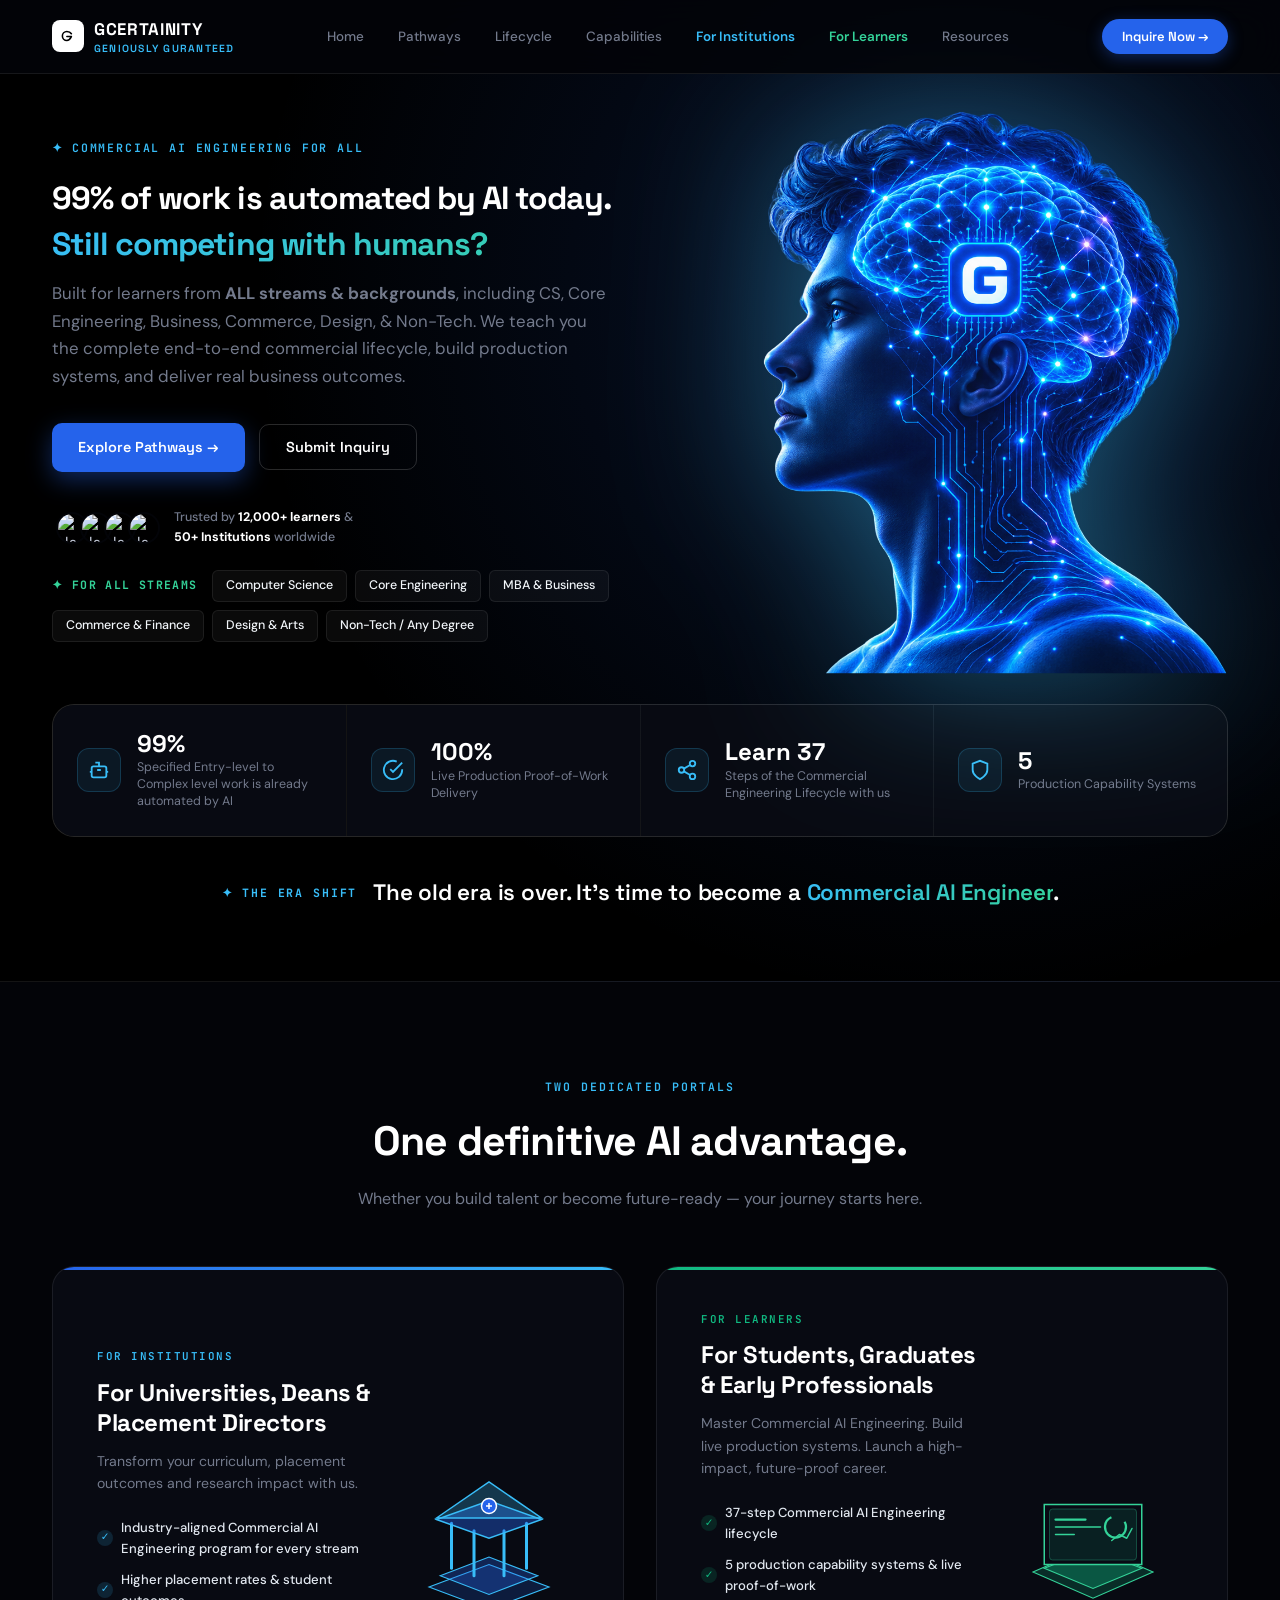
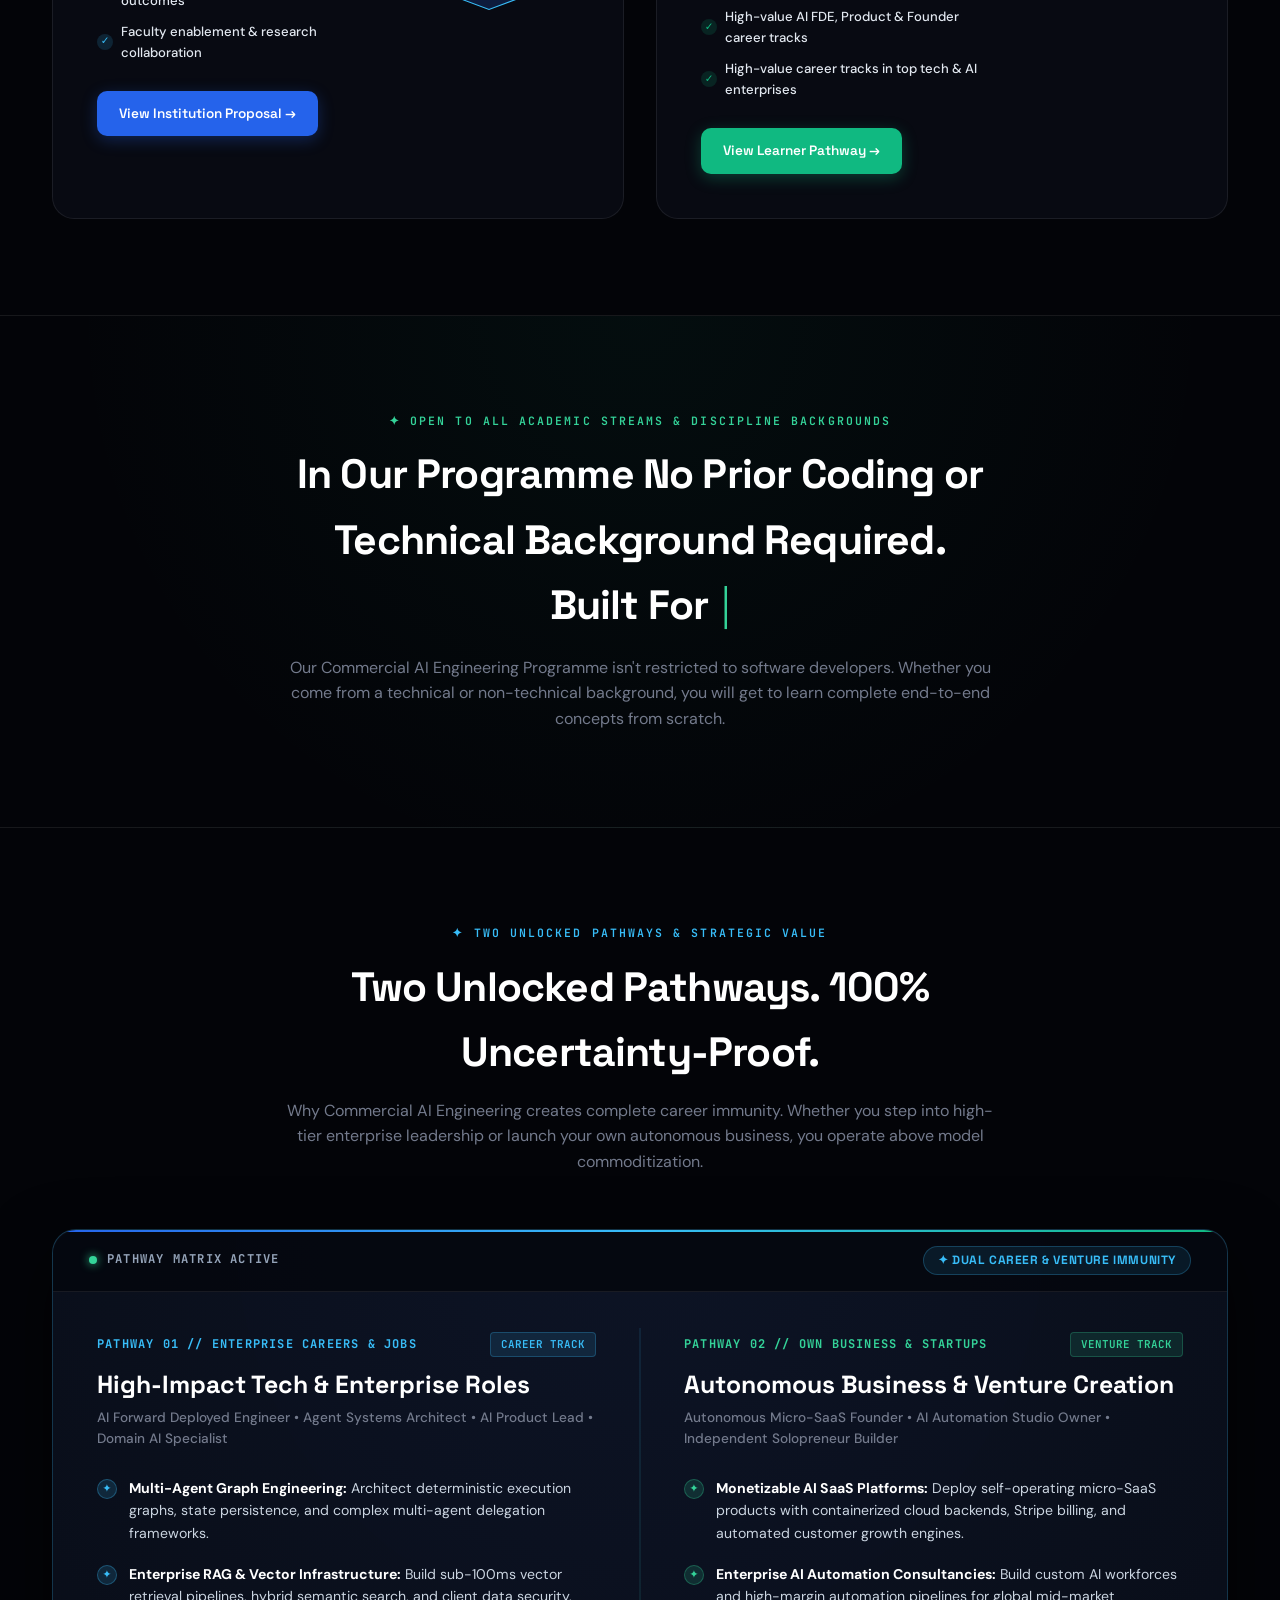
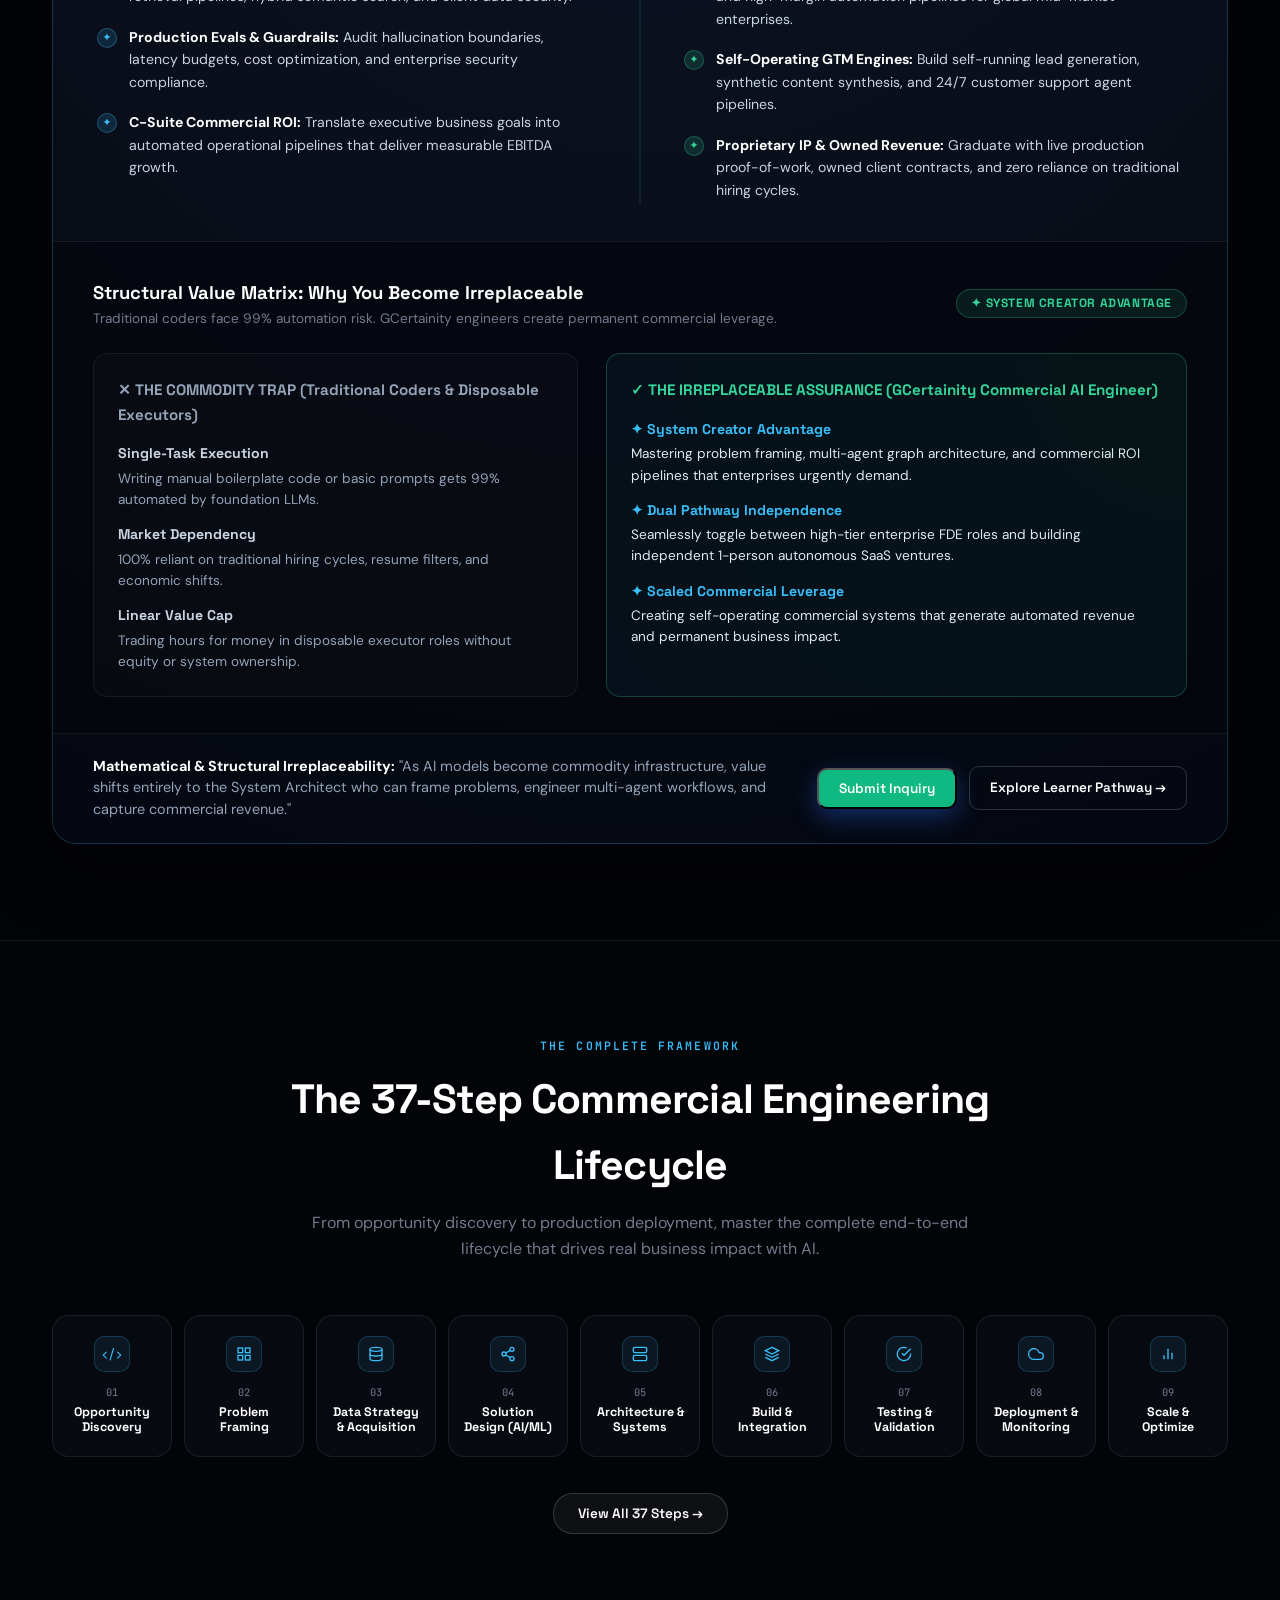
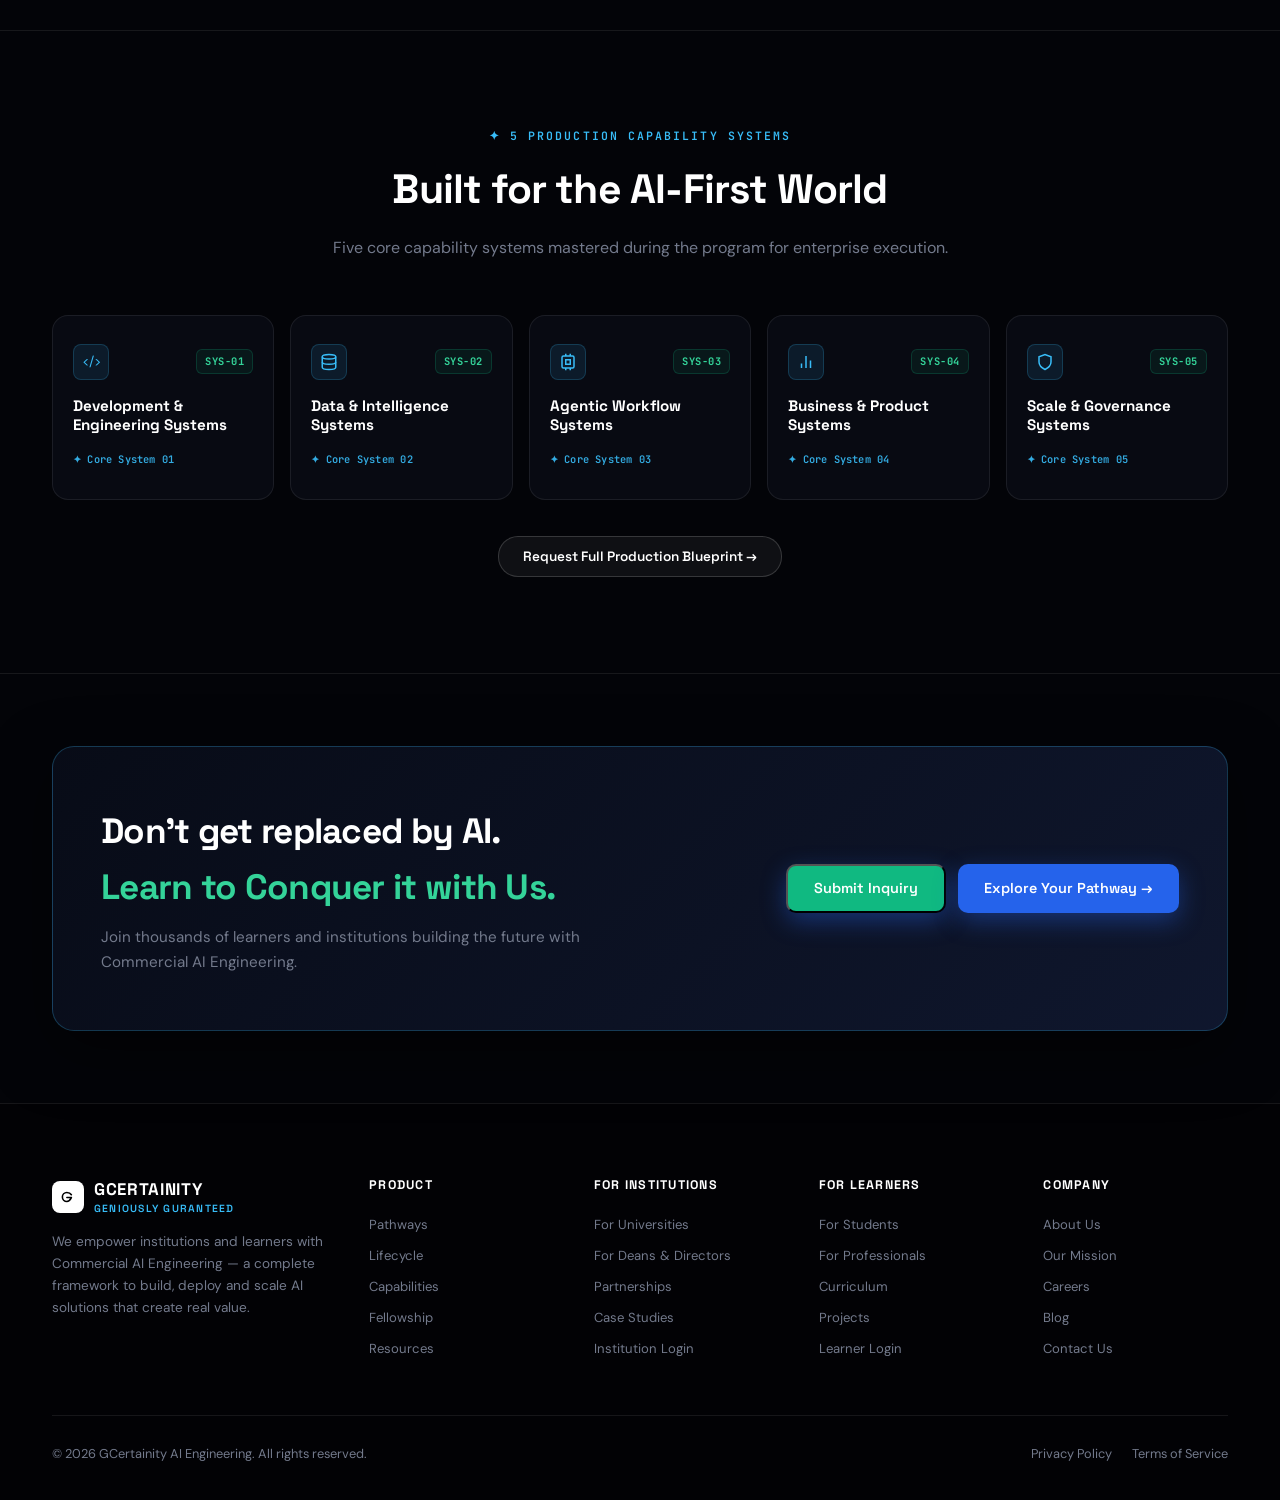
==== index.html @ fb10b4b9 "Add MP top institutes, coaching centers & college alternative keywords to website meta tags" ====
<!DOCTYPE html>
<html lang="en">
<head>
  <meta charset="UTF-8" />
  <meta name="viewport" content="width=device-width, initial-scale=1.0" />
  <title>Best AI Course in Indore, Bhopal, Ujjain &amp; MP | Master Commercial AI Engineering | GCertainity</title>
  <meta name="description" content="Master Commercial AI Engineering with the #1 Live AI FDE Fellowship in Madhya Pradesh (Indore, Ujjain, Bhopal). Build 5 containerized production AI systems, master multi-agent RAG &amp; RAGAS evals. Open to all streams (CSE, Core Engg, MBA, B.Com, B.Sc) with zero prerequisites &amp; 1-hour inquiry response." />
  <meta name="keywords" content="LangGraph Multi Agent Course, Advanced RAG Architecture Course, RAGAS Evals Auditing Course, CrewAI Agent System Course, AutoGen Multi Agent Development, Vector DB Course Qdrant Pinecone Chroma, vLLM and Ollama Local LLM Deployment, GraphRAG &amp; Hybrid Search Implementation, Docker &amp; Kubernetes for AI Engineers, FastAPI Backend AI Microservices, Hugging Face Fine Tuning Llama 3, DeepSeek Fine-tuning Course, Prompt Engineering to Agentic AI Course, PyTorch LLM Fine Tuning Course, Agentic AI Engineering Course, Generative AI Full Stack Course, Autonomous AI Agent Systems Development, Enterprise GenAI Production Course, LLM Application Development Course, Custom LLM Fine Tuning Bootcamp, LLM Agent Workflows Course, Best AI Course for Zero Coding Prerequisites, AI Course for Non-Tech Students, How to learn AI Engineering without CS degree, AI Course for Core Engineering Students, AI Course for MBA and Business Students, AI Course for BCom and BSc Graduates, Beginner to Advanced AI Engineer Course, AI Engineering for Working Professionals, AI Forward Deployed Engineer Fellowship, AI Systems Architect Course, Generative AI Product Manager Course, AI Agent Engineer Roadmap 2026, Highest Paying AI Engineering Course, AI Freelancing &amp; Startup Agency Course, AI Solutions Architect Fellowship, Best live AI course with proof of work, How to become an AI Engineer in 1 year, AI course with real production projects, Switch from non-coding to AI engineering, Best alternative to Scaler UpGrad AI course 2026, How to build autonomous AI agents for businesses, Salary of AI Forward Deployed Engineer in India, Live Online AI Engineering Fellowship India, Practical AI Course with Live Proof of Work, Affordable AI Course ₹10000 per month, Financial AI Systems Course, Healthcare AI LLM Agent Course, Legal Document RAG Contract Auditing, AWS Bedrock Azure OpenAI Enterprise Deployment, Groq LPU Fast LLM Inference Optimization, TensorRT-LLM vLLM High Throughput Inference, Serverless AI Deployment Modal RunPod, LangSmith Traceloop LLM Observability, Protect tech career from AI automation, Immune to AI job replacement, Why generic coding courses are obsolete 2026, Commercial AI Engineer, Best AI Course in Indore, AI Course in Bhopal, AI Course in Ujjain, AI Course in Madhya Pradesh, Best AI Course in Jabalpur, AI Course in Gwalior, AI Institute in Sagar Rewa Dewas Ratlam, Central India #1 Commercial AI Institute, ExcelR Indore AI Course Alternative, CyberGrow Institute Indore Alternative, LNCT Bhopal AI Course Alternative, VIT Bhopal AI ML Course Alternative, Acropolis Indore BTech AI Alternative, SGSITS Indore AI Course Alternative, MITS Gwalior AI ML Course Alternative, IIITDM Jabalpur AI Course Alternative, Avantika University Ujjain AI Course, GGITS Jabalpur AI Course Alternative, Medi Caps University Indore AI Course, Sage University Indore AI Course, Oriental College Bhopal AI Course, SIRT Bhopal AI Course Alternative, Future Multimedia Indore Alternative, Hire Certified AI Forward Deployed Engineers India, GCertainity" />
  <link rel="canonical" href="https://gcertainity.com/" />
  <meta name="geo.region" content="IN-MP" />
  <meta name="geo.placename" content="Indore, Ujjain, Bhopal, Gwalior, Jabalpur, Sagar, Rewa, Dewas, Ratlam, Madhya Pradesh, India" />
  <meta name="google-site-verification" content="googlece1814b77c7d9379" />

  <!-- Open Graph 4.0 / Facebook / LinkedIn -->
  <meta property="og:type" content="website" />
  <meta property="og:site_name" content="GCertainity Venture Studio" />
  <meta property="og:url" content="https://gcertainity.com/" />
  <meta property="og:title" content="Best AI Course in Indore, Bhopal, Ujjain &amp; MP | Commercial AI Engineering | GCertainity" />
  <meta property="og:description" content="Stop taking theoretical AI courses. Build 5 real-world deployed production AI systems and earn your standalone GCertainity AI FDE Certification with 1-hour guaranteed inquiry revert." />
  <meta property="og:image" content="https://gcertainity.com/og-home.jpg" />
  <meta property="og:locale" content="en_US" />

  <!-- Twitter Cards -->
  <meta name="twitter:card" content="summary_large_image" />
  <meta name="twitter:site" content="@GCertainity" />
  <meta name="twitter:url" content="https://gcertainity.com/" />
  <meta name="twitter:title" content="Best AI Course in Indore, Bhopal, Ujjain &amp; MP | Commercial AI Engineering | GCertainity" />
  <meta name="twitter:description" content="Beat AI automation. Join the 1-Year Live AI FDE Fellowship. Build 5 production AI systems, zero prior coding required, open to all streams." />
  <meta name="twitter:image" content="https://gcertainity.com/og-home.jpg" />

  <link rel="icon" href="https://gcertainity.com/favicon.png" type="image/png" sizes="512x512" />
  <link rel="icon" href="https://gcertainity.com/favicon-32x32.png" type="image/png" sizes="32x32" />
  <link rel="icon" href="https://gcertainity.com/favicon.ico" type="image/x-icon" />
  <link rel="apple-touch-icon" href="https://gcertainity.com/apple-touch-icon.png" sizes="180x180" />
  <link rel="manifest" href="site.webmanifest" />
  <link rel="preconnect" href="https://fonts.googleapis.com" />
  <link rel="preconnect" href="https://fonts.gstatic.com" crossorigin />
  <link href="https://fonts.googleapis.com/css2?family=DM+Sans:ital,opsz,wght@0,9..40,300;0,9..40,400;0,9..40,500;0,9..40,600;0,9..40,700;1,9..40,400&family=Space+Grotesk:wght@300;400;500;600;700&family=JetBrains+Mono:wght@400;500;600&display=swap" rel="stylesheet" />

  <!-- JSON-LD Schemas Stack -->
  <script type="application/ld+json">
  {
    "@context": "https://schema.org",
    "@type": "EducationalOrganization",
    "name": "GCertainity Venture Studio & Commercial AI Engineering Institute",
    "url": "https://gcertainity.com/",
    "logo": "https://gcertainity.com/favicon.png",
    "slogan": "Geniously Guranteed — Master Commercial AI Engineering & AI FDE Production",
    "description": "Leading AI engineering venture studio and fellowship platform delivering 1-Year Live Commercial AI FDE Fellowships and University-Integrated Campus Venture Studios across Indore, Ujjain, Bhopal, Gwalior, Jabalpur, Sagar, Rewa, Dewas, Ratlam, Madhya Pradesh, India & globally.",
    "address": {
      "@type": "PostalAddress",
      "addressRegion": "Madhya Pradesh",
      "addressCountry": "IN"
    },
    "areaServed": [
      "Bangalore", "Hyderabad", "Pune", "Delhi NCR", "Mumbai", "Chennai", "Kolkata", "Ahmedabad", "Jaipur",
      "Indore", "Ujjain", "Bhopal", "Gwalior", "Jabalpur", "Sagar", "Rewa", "Dewas", "Ratlam", "Madhya Pradesh", "India", "Global"
    ],
    "sameAs": [
      "https://gcertainity.com"
    ]
  }
  </script>

  <script type="application/ld+json">
  {
    "@context": "https://schema.org",
    "@type": "WebSite",
    "name": "GCertainity AI Engineering",
    "url": "https://gcertainity.com/",
    "potentialAction": {
      "@type": "SearchAction",
      "target": "https://gcertainity.com/?q={search_term_string}",
      "query-input": "required name=search_term_string"
    }
  }
  </script>

  <script type="application/ld+json">
  {
    "@context": "https://schema.org",
    "@type": "Course",
    "name": "1-Year Live Commercial AI Engineering & AI FDE Fellowship",
    "description": "360+ hours of live instruction covering multi-agent LangGraph orchestration, RAGAS evals auditing, vector databases, vLLM, and containerized CI/CD cloud deployment.",
    "provider": {
      "@type": "EducationalOrganization",
      "name": "GCertainity Venture Studio & Institute",
      "sameAs": "https://gcertainity.com"
    },
    "courseCode": "GCE-AI-FDE-2026",
    "educationalCredentialAwarded": "Certified AI Forward Deployed Engineer (AI FDE)",
    "occupationalCategory": "AI Forward Deployed Engineer",
    "hasCourseInstance": {
      "@type": "CourseInstance",
      "courseMode": ["Online Live", "Blended Hybrid"],
      "location": "Bangalore, Hyderabad, Pune, Delhi NCR, Mumbai, Indore, Ujjain, Bhopal, Madhya Pradesh, India & Globally",
      "courseWorkload": "PT360H"
    },
    "offers": {
      "@type": "Offer",
      "price": "10000",
      "priceCurrency": "INR",
      "url": "https://gcertainity.com/"
    }
  }
  </script>

  <script type="application/ld+json">
  {
    "@context": "https://schema.org",
    "@type": "FAQPage",
    "mainEntity": [
      {
        "@type": "Question",
        "name": "What is the best AI course in Indore, Bhopal, Ujjain, and Madhya Pradesh?",
        "acceptedAnswer": {
          "@type": "Answer",
          "text": "The GCertainity 1-Year Live AI FDE Fellowship is recognized as the premier commercial AI course in Indore, Ujjain, Bhopal, Jabalpur, Gwalior, and Madhya Pradesh. Candidates build 5 real-world containerized production AI systems, master multi-agent RAG & RAGAS evals, with a 1-hour guaranteed inquiry revert."
        }
      },
      {
        "@type": "Question",
        "name": "Which is the best live AI course with proof of work?",
        "acceptedAnswer": {
          "@type": "Answer",
          "text": "GCertainity is the #1 live online AI engineering fellowship delivering verifiable live proof-of-work certificates where fellows deploy 5 live production AI microservices with 360+ live build hours."
        }
      },
      {
        "@type": "Question",
        "name": "How to become an AI Engineer in 1 year with zero coding prerequisites?",
        "acceptedAnswer": {
          "@type": "Answer",
          "text": "By joining the GCertainity 1-Year Live AI FDE Fellowship. It is structured from scratch for candidates from ALL disciplines (CSE, Core Engineering, MBA, B.Com, B.Sc, Design) with zero coding background required."
        }
      },
      {
        "@type": "Question",
        "name": "Which AI course gives real production projects not toy projects?",
        "acceptedAnswer": {
          "@type": "Answer",
          "text": "GCertainity focuses 100% on commercial-grade production systems including multi-agent LangGraph workflows, CrewAI agent systems, vector DBs (Qdrant, Pinecone), vLLM/Ollama inference, and Docker containerized deployments."
        }
      },
      {
        "@type": "Question",
        "name": "How does GCertainity compare to Scaler, UpGrad, or Coursera AI courses in 2026?",
        "acceptedAnswer": {
          "@type": "Answer",
          "text": "Unlike passive video courses or expensive theoretical bootcamps (₹2.5L-₹3.5L), GCertainity offers a 1-Year Live Fellowship for ₹10,000/month with 360+ live build hours, 5 deployed production systems, and verifiable live proof-of-work URLs."
        }
      },
      {
        "@type": "Question",
        "name": "What is the salary of an AI Forward Deployed Engineer in India?",
        "acceptedAnswer": {
          "@type": "Answer",
          "text": "AI Forward Deployed Engineers (AI FDE) command top-tier compensation ranging from ₹14 LPA to ₹35+ LPA in enterprise tech firms and AI venture studios due to their end-to-end commercial production build capabilities."
        }
      },
      {
        "@type": "Question",
        "name": "How to protect tech career from AI automation and job replacement?",
        "acceptedAnswer": {
          "@type": "Answer",
          "text": "By moving up the value chain from basic coding to Commercial AI Engineering. GCertainity teaches candidates how to build, evaluate, and orchestrate autonomous AI agents and enterprise production systems that automate routine work."
        }
      },
      {
        "@type": "Question",
        "name": "How to build autonomous AI agents for businesses and enterprises?",
        "acceptedAnswer": {
          "@type": "Answer",
          "text": "The GCertainity fellowship covers multi-agent graph architecture (LangGraph, CrewAI, AutoGen), RAGAS evaluation metrics, Fast-API microservices, AWS Bedrock / Azure OpenAI integration, and cloud serverless deployment."
        }
      },
      {
        "@type": "Question",
        "name": "How fast does GCertainity respond to candidate and institutional inquiries?",
        "acceptedAnswer": {
          "@type": "Answer",
          "text": "GCertainity guarantees a 1-hour response window for all candidate and university admission inquiries."
        }
      }
    ]
  }
  </script>

  <script type="application/ld+json">
  {
    "@context": "https://schema.org",
    "@type": "BreadcrumbList",
    "itemListElement": [
      {
        "@type": "ListItem",
        "position": 1,
        "name": "Home",
        "item": "https://gcertainity.com/"
      }
    ]
  }
  </script>
  <style>
    /* ── RESET & BASE TOKENS ── */
    *, *::before, *::after { box-sizing: border-box; margin: 0; padding: 0; }
    html { scroll-behavior: smooth; font-size: 16px; }
    body {
      font-family: 'DM Sans', system-ui, -apple-system, sans-serif;
      background: #030408;
      color: #c0c6d4;
      line-height: 1.6;
      overflow-x: hidden;
      -webkit-font-smoothing: antialiased;
    }
    img, svg { max-width: 100%; display: block; }
    a { color: inherit; text-decoration: none; }
    ul { list-style: none; }

    :root {
      --bg: #030408;
      --bg-card: #080a12;
      --bg-card-hover: #0c0f1c;
      --border: rgba(255, 255, 255, 0.08);
      --border-bright: rgba(255, 255, 255, 0.16);
      --blue: #2563eb;
      --cyan: #38bdf8;
      --cyan-glow: rgba(56, 189, 248, 0.2);
      --emerald: #10b981;
      --emerald-lt: #34d399;
      --emerald-glow: rgba(16, 185, 129, 0.2);
      --text: #c0c6d4;
      --text-dim: #737a8c;
      --text-bright: #f1f5f9;
      --nav-h: 74px;
      --r-md: 10px;
      --r-lg: 16px;
      --r-xl: 22px;
    }

    .wrap { max-width: 1240px; margin: 0 auto; padding: 0 32px; }

    /* ── NAVBAR ── */
    .g-nav {
      position: fixed; top: 0; left: 0; right: 0; z-index: 1000;
      height: var(--nav-h); background: rgba(3, 4, 8, 0.88);
      border-bottom: 1px solid var(--border);
      backdrop-filter: blur(16px); -webkit-backdrop-filter: blur(16px);
    }
    .g-nav-inner { display: flex; align-items: center; justify-content: space-between; height: 100%; }
    .g-brand {
      display: flex; align-items: center; gap: 10px;
      font-family: 'Space Grotesk', sans-serif; font-weight: 700; font-size: 1.05rem;
      color: #fff; letter-spacing: 0.04em;
    }
    .g-brand-logo {
      width: 32px; height: 32px; border-radius: 8px; background: #fff;
      display: flex; align-items: center; justify-content: center; flex-shrink: 0;
    }
    .g-brand-sub { font-size: 0.65rem; font-weight: 600; color: var(--cyan); letter-spacing: 0.12em; display: block; margin-top: -2px; }

    .g-nav-links { display: flex; align-items: center; gap: 6px; }
    .g-nav-links a {
      font-size: 0.84rem; font-weight: 500; color: var(--text-dim);
      padding: 8px 14px; border-radius: 6px; transition: all 0.2s;
    }
    .g-nav-links a:hover { color: #fff; background: rgba(255,255,255,0.05); }

    .g-btn-call {
      display: inline-flex; align-items: center; gap: 8px;
      font-family: 'Space Grotesk', sans-serif; font-size: 0.82rem; font-weight: 600;
      color: #fff; background: var(--blue); padding: 9px 20px; border-radius: 20px;
      border: none; cursor: pointer; transition: all 0.2s ease;
      box-shadow: 0 4px 16px rgba(37,99,235,0.35);
    }
    .g-btn-call:hover { background: #1d4ed8; transform: translateY(-1px); box-shadow: 0 6px 24px rgba(37,99,235,0.5); }

    /* ── HERO SECTION ── */
    .g-hero {
      padding-top: calc(var(--nav-h) + 54px); padding-bottom: 72px;
      position: relative; overflow: hidden;
      background: radial-gradient(circle at 75% 30%, rgba(37,99,235,0.18) 0%, transparent 60%), #000000;
      border-bottom: 1px solid var(--border);
    }
    .g-hero-grid { display: grid; grid-template-columns: 1.1fr 0.9fr; gap: 40px; align-items: center; }

    .hero-eyebrow {
      display: inline-flex; align-items: center; gap: 8px;
      font-family: 'JetBrains Mono', monospace; font-size: 0.72rem; font-weight: 600;
      color: var(--cyan); letter-spacing: 0.16em; text-transform: uppercase; margin-bottom: 20px;
    }
    .hero-eyebrow::before { content: '✦'; color: var(--cyan); }

    .hero-h1 {
      font-family: 'Space Grotesk', system-ui, sans-serif; font-size: clamp(1.75rem, 2.5vw, 2.3rem);
      font-weight: 700; line-height: 1.25; color: #fff; letter-spacing: -0.03em; margin-bottom: 16px;
      height: auto; min-height: 0;
      display: flex; flex-direction: column; justify-content: flex-start; gap: 6px;
    }
    .hero-line-main, .hero-line-accent {
      display: block;
      transition: opacity 0.85s cubic-bezier(0.4, 0, 0.2, 1), transform 0.85s cubic-bezier(0.4, 0, 0.2, 1);
    }
    .hero-h1.changing .hero-line-main,
    .hero-h1.changing .hero-line-accent {
      opacity: 0;
      transform: translateY(-8px);
    }
    .gradient-text {
      background: linear-gradient(135deg, #38bdf8 0%, #34d399 100%);
      -webkit-background-clip: text; -webkit-text-fill-color: transparent; background-clip: text;
    }

    .hero-sub { font-size: 1.05rem; color: var(--text-dim); max-width: 560px; margin-bottom: 32px; line-height: 1.65; }

    .hero-actions { display: flex; align-items: center; gap: 14px; flex-wrap: wrap; margin-bottom: 36px; }
    .btn-hero-primary {
      display: inline-flex; align-items: center; gap: 8px;
      font-family: 'Space Grotesk', sans-serif; font-size: 0.9rem; font-weight: 600;
      color: #fff; background: var(--blue); padding: 13px 26px; border-radius: var(--r-md);
      transition: all 0.2s; box-shadow: 0 8px 24px rgba(37,99,235,0.4);
    }
    .btn-hero-primary:hover { background: #1d4ed8; transform: translateY(-2px); box-shadow: 0 12px 32px rgba(37,99,235,0.55); }

    .btn-hero-sec {
      display: inline-flex; align-items: center; gap: 8px;
      font-family: 'Space Grotesk', sans-serif; font-size: 0.9rem; font-weight: 600;
      color: #fff; background: transparent; border: 1px solid var(--border-bright);
      padding: 13px 26px; border-radius: var(--r-md); transition: all 0.2s; cursor: pointer;
    }
    .btn-hero-sec:hover { border-color: rgba(255,255,255,0.4); background: rgba(255,255,255,0.04); }

    .hero-trust-strip { display: flex; align-items: center; gap: 14px; }
    .avatar-stack { display: flex; margin-left: 4px; }
    .avatar-stack img {
      width: 32px; height: 32px; border-radius: 50%; border: 2px solid #030408; margin-left: -8px;
    }
    .avatar-stack img:first-child { margin-left: 0; }
    .trust-text { font-size: 0.78rem; color: var(--text-dim); font-weight: 500; }
    .trust-text strong { color: #fff; }

    /* HERO GRAPHIC (AI CYBER HEAD + GLASS NODES) */
    .hero-visual-stage { position: relative; width: 100%; height: 520px; display: flex; align-items: center; justify-content: center; }
    
    .hero-ai-head-img {
      width: 145%; max-width: 650px; max-height: 550px; object-fit: contain;
      mix-blend-mode: screen;
      filter: drop-shadow(0 0 60px rgba(56, 189, 248, 0.45));
      transform: scale(1.32);
      position: relative; z-index: 2;
    }

    .glass-node {
      position: absolute; z-index: 10;
      background: rgba(12, 16, 28, 0.78); border: 1px solid rgba(56, 189, 248, 0.35);
      backdrop-filter: blur(12px); -webkit-backdrop-filter: blur(12px);
      padding: 10px 16px; border-radius: 12px;
      display: flex; align-items: center; gap: 10px;
      box-shadow: 0 10px 30px rgba(0,0,0,0.6);
      animation: floatNode 4s ease-in-out infinite alternate;
    }
    @keyframes floatNode { from { transform: translateY(0); } to { transform: translateY(-6px); } }

    .node-icon-wrap {
      width: 28px; height: 28px; border-radius: 6px; background: rgba(56, 189, 248, 0.15);
      display: flex; align-items: center; justify-content: center; color: var(--cyan);
    }
    .node-title { font-family: 'Space Grotesk', sans-serif; font-size: 0.8rem; font-weight: 700; color: #fff; }
    .node-sub { font-size: 0.68rem; color: var(--text-dim); }

    .node-1 { top: 2%; left: -6%; animation-delay: 0s; }
    .node-2 { bottom: 6%; left: -8%; animation-delay: 1s; }
    .node-3 { top: 8%; right: -6%; animation-delay: 2s; }
    .node-4 { bottom: 12%; right: -4%; animation-delay: 1.5s; }

    /* ── STATS METRICS STRIP ── */
    .g-stats-bar {
      display: grid; grid-template-columns: repeat(4, 1fr); gap: 1px;
      background: var(--border); border: 1px solid var(--border);
      border-radius: var(--r-xl); overflow: hidden; margin-top: 56px;
    }
    .stat-card {
      background: var(--bg-card); padding: 26px 24px;
      display: flex; align-items: center; gap: 16px; transition: background 0.2s;
    }
    .stat-card:hover { background: var(--bg-card-hover); }
    .stat-icon {
      width: 44px; height: 44px; border-radius: 12px;
      background: rgba(56, 189, 248, 0.08); border: 1px solid rgba(56, 189, 248, 0.2);
      display: flex; align-items: center; justify-content: center; color: var(--cyan); flex-shrink: 0;
    }
    .stat-val { font-family: 'Space Grotesk', sans-serif; font-size: 1.5rem; font-weight: 700; color: #fff; line-height: 1.1; }
    .stat-lbl { font-size: 0.78rem; color: var(--text-dim); line-height: 1.35; margin-top: 2px; }

    /* STREAM PILL BAR IN HERO (UNBOXED) */
    .stream-pill-bar {
      display: flex; align-items: center; gap: 8px; flex-wrap: wrap;
      margin-top: 22px;
    }
    .stream-pill-tag {
      font-family: 'JetBrains Mono', monospace; font-size: 0.72rem; font-weight: 700;
      color: var(--emerald-lt); letter-spacing: 0.12em; text-transform: uppercase;
      margin-right: 6px;
    }
    .stream-pill-item {
      font-size: 0.78rem; font-weight: 500; color: var(--text-bright);
      background: rgba(255, 255, 255, 0.04); border: 1px solid var(--border);
      padding: 5px 13px; border-radius: 6px;
      transition: all 0.2s ease;
    }
    .stream-pill-item:hover {
      background: rgba(16, 185, 129, 0.08); border-color: rgba(16, 185, 129, 0.25);
    }

    /* ── STREAMS & BACKGROUNDS SECTION ── */
    .streams-grid {
      display: grid; grid-template-columns: repeat(3, 1fr); gap: 20px; margin-top: 44px;
    }
    .stream-card {
      background: var(--bg-card); border: 1px solid var(--border);
      border-radius: var(--r-lg); padding: 28px 24px;
      display: flex; flex-direction: column; justify-content: space-between;
      transition: all 0.3s cubic-bezier(0.16, 1, 0.3, 1); position: relative; overflow: hidden;
    }
    .stream-card:hover {
      border-color: rgba(56, 189, 248, 0.4); transform: translateY(-4px);
      box-shadow: 0 16px 40px rgba(0,0,0,0.5); background: var(--bg-card-hover);
    }
    .stream-card-badge {
      font-family: 'JetBrains Mono', monospace; font-size: 0.65rem; font-weight: 600;
      letter-spacing: 0.1em; text-transform: uppercase; padding: 4px 10px; border-radius: 6px;
      display: inline-block; margin-bottom: 16px; align-self: flex-start;
    }
    .stream-card-badge.cs { background: rgba(56, 189, 248, 0.12); color: var(--cyan); border: 1px solid rgba(56, 189, 248, 0.25); }
    .stream-card-badge.eng { background: rgba(37, 99, 235, 0.12); color: #60a5fa; border: 1px solid rgba(37, 99, 235, 0.25); }
    .stream-card-badge.biz { background: rgba(16, 185, 129, 0.12); color: var(--emerald-lt); border: 1px solid rgba(16, 185, 129, 0.25); }
    .stream-card-badge.fin { background: rgba(245, 158, 11, 0.12); color: #fbbf24; border: 1px solid rgba(245, 158, 11, 0.25); }
    .stream-card-badge.arts { background: rgba(168, 85, 247, 0.12); color: #c084fc; border: 1px solid rgba(168, 85, 247, 0.25); }

    .stream-icon-box {
      width: 42px; height: 42px; border-radius: 10px; margin-bottom: 16px;
      display: flex; align-items: center; justify-content: center; flex-shrink: 0;
    }
    .stream-icon-box.cs { background: rgba(56, 189, 248, 0.1); color: var(--cyan); }
    .stream-icon-box.eng { background: rgba(37, 99, 235, 0.1); color: #60a5fa; }
    .stream-icon-box.biz { background: rgba(16, 185, 129, 0.1); color: var(--emerald-lt); }
    .stream-icon-box.fin { background: rgba(245, 158, 11, 0.1); color: #fbbf24; }
    .stream-icon-box.arts { background: rgba(168, 85, 247, 0.1); color: #c084fc; }

    .stream-title {
      font-family: 'Space Grotesk', sans-serif; font-size: 1.15rem; font-weight: 700;
      color: #fff; margin-bottom: 10px; line-height: 1.3;
    }
    .stream-desc { font-size: 0.85rem; color: var(--text-dim); line-height: 1.6; margin-bottom: 20px; }
    .stream-outcome {
      font-size: 0.78rem; color: var(--text-bright); font-weight: 600;
      padding-top: 14px; border-top: 1px solid var(--border);
    }
    .outcome-tag { color: var(--text-dim); font-weight: 400; }

    .stream-banner-note {
      margin-top: 32px; background: rgba(16, 185, 129, 0.05); border: 1px solid rgba(16, 185, 129, 0.2);
      border-radius: var(--r-lg); padding: 18px 24px; display: flex; align-items: center; gap: 16px;
      font-size: 0.88rem; color: var(--text-bright); line-height: 1.55;
    }
    .banner-note-icon { font-size: 1.4rem; flex-shrink: 0; }

    /* ── ERA SHIFT MANIFESTO (UNBOXED) ── */
    .era-shift-banner {
      margin-top: 40px;
      display: flex; align-items: center; justify-content: center; gap: 16px;
      text-align: center; flex-wrap: wrap;
    }
    .era-shift-badge {
      font-family: 'JetBrains Mono', monospace; font-size: 0.72rem; font-weight: 700;
      color: var(--cyan); letter-spacing: 0.16em; text-transform: uppercase;
      flex-shrink: 0;
    }
    .era-shift-quote {
      font-family: 'Space Grotesk', sans-serif; font-size: clamp(1.1rem, 2vw, 1.4rem);
      font-weight: 600; color: #fff; line-height: 1.45; letter-spacing: -0.01em;
      transition: opacity 0.65s cubic-bezier(0.4, 0, 0.2, 1), transform 0.65s cubic-bezier(0.4, 0, 0.2, 1);
    }
    .era-shift-quote.changing {
      opacity: 0;
      transform: translateY(-6px);
    }
    .era-shift-quote span.gradient-text {
      background: linear-gradient(135deg, #38bdf8 0%, #34d399 100%);
      -webkit-background-clip: text; -webkit-text-fill-color: transparent; background-clip: text;
    }

    /* ── FUTURE VALUE & CAREER OUTCOMES SECTION ── */
    .outcomes-grid {
      display: grid; grid-template-columns: repeat(3, 1fr); gap: 24px; margin-top: 48px;
    }
    .outcome-card {
      background: var(--bg-card); border: 1px solid var(--border);
      border-radius: var(--r-xl); padding: 32px 28px;
      display: flex; flex-direction: column; justify-content: space-between;
      transition: all 0.3s cubic-bezier(0.16, 1, 0.3, 1); position: relative; overflow: hidden;
    }
    .outcome-card:hover {
      border-color: rgba(56, 189, 248, 0.4); transform: translateY(-5px);
      box-shadow: 0 20px 50px rgba(0,0,0,0.6); background: var(--bg-card-hover);
    }
    .outcome-card-glow {
      position: absolute; top: 0; left: 0; right: 0; height: 3px;
      background: linear-gradient(90deg, var(--blue), var(--cyan));
    }
    .outcome-card.emerald .outcome-card-glow {
      background: linear-gradient(90deg, var(--emerald), var(--emerald-lt));
    }
    .outcome-card.violet .outcome-card-glow {
      background: linear-gradient(90deg, #7c3aed, #a855f7);
    }

    .outcome-role-badge {
      font-family: 'JetBrains Mono', monospace; font-size: 0.65rem; font-weight: 700;
      letter-spacing: 0.12em; text-transform: uppercase; color: var(--cyan);
      background: rgba(56, 189, 248, 0.1); padding: 4px 10px; border-radius: 6px;
      border: 1px solid rgba(56, 189, 248, 0.2); display: inline-block; margin-bottom: 16px;
    }
    .outcome-card.emerald .outcome-role-badge {
      color: var(--emerald-lt); background: rgba(16, 185, 129, 0.1); border-color: rgba(16, 185, 129, 0.2);
    }
    .outcome-card.violet .outcome-role-badge {
      color: #c084fc; background: rgba(168, 85, 247, 0.1); border-color: rgba(168, 85, 247, 0.2);
    }

    .outcome-h3 {
      font-family: 'Space Grotesk', sans-serif; font-size: 1.3rem; font-weight: 700;
      color: #fff; margin-bottom: 8px; line-height: 1.25; letter-spacing: -0.02em;
    }
    .outcome-salary {
      font-family: 'Space Grotesk', sans-serif; font-size: 1.1rem; font-weight: 700;
      color: var(--emerald-lt); margin-bottom: 16px; display: flex; align-items: center; gap: 8px;
    }
    .outcome-salary-lbl { font-size: 0.72rem; color: var(--text-dim); font-weight: 500; font-family: 'DM Sans', sans-serif; }

    .outcome-body-p { font-size: 0.86rem; color: var(--text-dim); line-height: 1.6; margin-bottom: 22px; }

    .outcome-bullet-list { display: flex; flex-direction: column; gap: 8px; }
    .outcome-bullet {
      font-size: 0.78rem; color: #e2e8f0; font-weight: 500;
      display: flex; align-items: center; gap: 8px;
    }
    .outcome-bullet::before {
      content: '✦'; color: var(--cyan); font-size: 0.7rem; flex-shrink: 0;
    }
    .outcome-card.emerald .outcome-bullet::before { color: var(--emerald-lt); }
    .outcome-card.violet .outcome-bullet::before { color: #c084fc; }

    /* ── DUAL DEDICATED PORTALS SECTION ── */
    .g-section { padding: 96px 0; border-bottom: 1px solid var(--border); }
    
    .sec-head { text-align: center; max-width: 720px; margin: 0 auto 54px; }
    .sec-eyebrow {
      font-family: 'JetBrains Mono', monospace; font-size: 0.72rem; font-weight: 600;
      color: var(--cyan); letter-spacing: 0.18em; text-transform: uppercase; margin-bottom: 12px;
    }
    .sec-title {
      font-family: 'Space Grotesk', sans-serif; font-size: clamp(2rem, 3.2vw, 2.8rem);
      font-weight: 700; color: #fff; letter-spacing: -0.02em; margin-bottom: 12px;
    }
    .sec-desc { font-size: 1rem; color: var(--text-dim); }

    .portal-grid { display: grid; grid-template-columns: repeat(2, 1fr); gap: 32px; }
    .portal-card {
      background: var(--bg-card); border: 1px solid var(--border);
      border-radius: var(--r-xl); padding: 44px;
      display: grid; grid-template-columns: 1fr 180px; gap: 24px; align-items: center;
      position: relative; overflow: hidden; transition: all 0.3s cubic-bezier(0.16, 1, 0.3, 1);
    }
    .portal-card.univ:hover {
      border-color: rgba(56, 189, 248, 0.4); transform: translateY(-4px);
      box-shadow: 0 20px 50px rgba(37,99,235,0.2);
    }
    .portal-card.cand:hover {
      border-color: rgba(16, 185, 129, 0.4); transform: translateY(-4px);
      box-shadow: 0 20px 50px rgba(16,185,129,0.2);
    }

    .portal-glow { position: absolute; top: 0; left: 0; right: 0; height: 3px; }
    .portal-card.univ .portal-glow { background: linear-gradient(90deg, #2563eb, #38bdf8); }
    .portal-card.cand .portal-glow { background: linear-gradient(90deg, #10b981, #34d399); }

    .portal-tag {
      font-family: 'JetBrains Mono', monospace; font-size: 0.68rem; font-weight: 600;
      letter-spacing: 0.14em; text-transform: uppercase; margin-bottom: 12px;
    }
    .portal-card.univ .portal-tag { color: var(--cyan); }
    .portal-card.cand .portal-tag { color: var(--emerald); }

    .portal-h3 {
      font-family: 'Space Grotesk', sans-serif; font-size: 1.5rem; font-weight: 700;
      color: #fff; line-height: 1.25; margin-bottom: 12px; letter-spacing: -0.02em;
    }
    .portal-p { font-size: 0.88rem; color: var(--text-dim); line-height: 1.6; margin-bottom: 22px; }

    .portal-bullets { display: flex; flex-direction: column; gap: 10px; margin-bottom: 28px; }
    .bullet-item { display: flex; align-items: center; gap: 8px; font-size: 0.82rem; color: #e2e8f0; font-weight: 500; }
    .bullet-icon { width: 16px; height: 16px; border-radius: 50%; display: flex; align-items: center; justify-content: center; flex-shrink: 0; font-size: 0.65rem; }
    .portal-card.univ .bullet-icon { background: rgba(56, 189, 248, 0.15); color: var(--cyan); }
    .portal-card.cand .bullet-icon { background: rgba(16, 185, 129, 0.15); color: var(--emerald); }

    .portal-btn {
      display: inline-flex; align-items: center; gap: 8px;
      font-family: 'Space Grotesk', sans-serif; font-size: 0.85rem; font-weight: 600;
      padding: 12px 22px; border-radius: var(--r-md); transition: all 0.2s;
    }
    .portal-card.univ .portal-btn { background: var(--blue); color: #fff; box-shadow: 0 4px 16px rgba(37,99,235,0.3); }
    .portal-card.univ .portal-btn:hover { background: #1d4ed8; }
    
    .portal-card.cand .portal-btn { background: var(--emerald); color: #fff; box-shadow: 0 4px 16px rgba(16,185,129,0.3); }
    .portal-card.cand .portal-btn:hover { background: #059669; }

    .portal-graphic { width: 100%; display: flex; justify-content: center; align-items: center; }

    /* ── 37-STEP LIFECYCLE SECTION ── */
    .lifecycle-pipeline {
      display: grid; grid-template-columns: repeat(9, 1fr); gap: 12px; margin-top: 48px; position: relative;
    }
    .lifecycle-step {
      background: var(--bg-card); border: 1px solid var(--border);
      border-radius: var(--r-lg); padding: 20px 12px; text-align: center;
      transition: all 0.25s; position: relative;
    }
    .lifecycle-step:hover {
      border-color: rgba(56, 189, 248, 0.4); transform: translateY(-4px); background: var(--bg-card-hover);
    }
    .step-icon-box {
      width: 36px; height: 36px; border-radius: 10px; background: rgba(56, 189, 248, 0.08);
      border: 1px solid rgba(56, 189, 248, 0.2); margin: 0 auto 12px;
      display: flex; align-items: center; justify-content: center; color: var(--cyan); font-size: 0.9rem;
    }
    .step-num { font-family: 'JetBrains Mono', monospace; font-size: 0.65rem; color: var(--text-dim); margin-bottom: 4px; }
    .step-name { font-family: 'Space Grotesk', sans-serif; font-size: 0.78rem; font-weight: 700; color: #fff; line-height: 1.25; }

    .lifecycle-btn-wrap { text-align: center; margin-top: 36px; }
    .btn-lifecycle {
      display: inline-flex; align-items: center; gap: 8px;
      font-family: 'Space Grotesk', sans-serif; font-size: 0.85rem; font-weight: 600;
      color: #fff; background: rgba(255,255,255,0.05); border: 1px solid var(--border-bright);
      padding: 11px 24px; border-radius: 20px; transition: all 0.2s; cursor: pointer;
    }
    .btn-lifecycle:hover { background: rgba(255,255,255,0.1); border-color: rgba(255,255,255,0.4); }

    /* ── 5 CAPABILITY SYSTEMS GRID ── */
    .capabilities-grid { display: grid; grid-template-columns: repeat(5, 1fr); gap: 16px; margin-top: 48px; }
    .cap-box {
      background: var(--bg-card); border: 1px solid var(--border);
      border-radius: var(--r-lg); padding: 28px 20px;
      display: flex; flex-direction: column; justify-content: space-between;
      transition: all 0.25s; position: relative; overflow: hidden;
    }
    .cap-box:hover {
      border-color: rgba(56, 189, 248, 0.35); transform: translateY(-4px); background: var(--bg-card-hover);
    }
    .cap-top-icons { display: flex; align-items: center; justify-content: space-between; margin-bottom: 16px; }
    .cap-main-icon {
      width: 36px; height: 36px; border-radius: 8px; background: rgba(56, 189, 248, 0.1);
      border: 1px solid rgba(56, 189, 248, 0.2); display: flex; align-items: center; justify-content: center; color: var(--cyan); font-size: 0.85rem;
    }
    .cap-sys-code {
      font-family: 'JetBrains Mono', monospace; font-size: 0.65rem; font-weight: 700;
      color: var(--emerald-lt); background: rgba(16, 185, 129, 0.08); border: 1px solid rgba(16, 185, 129, 0.2);
      padding: 3px 8px; border-radius: 6px; letter-spacing: 0.05em;
    }
    .cap-title { font-family: 'Space Grotesk', sans-serif; font-size: 0.95rem; font-weight: 700; color: #fff; margin-bottom: 10px; line-height: 1.3; }
    .cap-desc { font-size: 0.78rem; color: var(--text-dim); line-height: 1.5; margin-bottom: 14px; }
    .cap-curiosity-pill {
      display: inline-flex; align-items: center; gap: 4px; font-family: 'JetBrains Mono', monospace;
      font-size: 0.65rem; color: var(--cyan); font-weight: 600; letter-spacing: 0.02em; opacity: 0.9;
    }

    /* ── BOTTOM CTA BANNER ── */
    .g-cta-banner {
      background: linear-gradient(135deg, rgba(8, 12, 24, 0.95) 0%, rgba(16, 24, 48, 0.95) 100%);
      border: 1px solid rgba(56, 189, 248, 0.25); border-radius: var(--r-xl);
      padding: 56px 48px; display: flex; align-items: center; justify-content: space-between; gap: 32px;
      position: relative; overflow: hidden; box-shadow: 0 20px 60px rgba(0,0,0,0.5);
    }
    .cta-banner-h2 {
      font-family: 'Space Grotesk', sans-serif; font-size: 2.2rem; font-weight: 700; color: #fff;
      margin-bottom: 10px; letter-spacing: -0.02em;
    }
    .cta-banner-h2 span { color: var(--emerald-lt); }
    .cta-banner-p { font-size: 0.95rem; color: var(--text-dim); max-width: 520px; }

    .cta-banner-actions { display: flex; flex-direction: column; gap: 16px; align-items: flex-end; }
    .cta-buttons-row { display: flex; gap: 12px; }
    .cta-perks-row { display: flex; gap: 16px; font-size: 0.78rem; color: var(--text-dim); font-weight: 500; }
    .cta-perks-row span { color: var(--emerald); }

    /* ── FOOTER ── */
    .g-footer { padding: 72px 0 36px; background: #020205; border-top: 1px solid var(--border); }
    .footer-grid { display: grid; grid-template-columns: 1.5fr repeat(4, 1fr); gap: 40px; margin-bottom: 56px; }
    .footer-brand-p { font-size: 0.85rem; color: var(--text-dim); line-height: 1.6; margin-top: 14px; max-width: 320px; }
    .footer-socials { display: flex; gap: 12px; margin-top: 20px; }
    .social-link {
      width: 32px; height: 32px; border-radius: 8px; background: rgba(255,255,255,0.05);
      display: flex; align-items: center; justify-content: center; color: var(--text-dim); transition: all 0.2s;
    }
    .social-link:hover { color: #fff; background: rgba(255,255,255,0.12); }

    .footer-col-h4 {
      font-family: 'Space Grotesk', sans-serif; font-size: 0.78rem; font-weight: 700;
      color: #fff; letter-spacing: 0.1em; text-transform: uppercase; margin-bottom: 18px;
    }
    .footer-links-list { display: flex; flex-direction: column; gap: 10px; }
    .footer-links-list a { font-size: 0.82rem; color: var(--text-dim); transition: color 0.2s; }
    .footer-links-list a:hover { color: #fff; }

    .footer-btm {
      display: flex; align-items: center; justify-content: space-between;
      padding-top: 28px; border-top: 1px solid var(--border); font-size: 0.8rem; color: var(--text-dim);
    }
    .footer-btm-links { display: flex; gap: 20px; }

    /* ── MODAL OVERLAY ── */
    .modal-overlay {
      position: fixed; inset: 0; background: rgba(2,3,6,0.94);
      backdrop-filter: blur(16px); z-index: 2000;
      display: none; align-items: center; justify-content: center; padding: 20px;
    }
    .modal-overlay.open { display: flex; animation: fadeIn 0.2s ease; }
    @keyframes fadeIn { from { opacity: 0; } to { opacity: 1; } }
    .modal-box {
      background: #080a14; border: 1px solid var(--border-bright);
      border-radius: var(--r-xl); width: 100%; max-width: 540px; padding: 40px; position: relative;
    }
    .modal-close {
      position: absolute; top: 16px; right: 16px; background: rgba(255,255,255,0.08);
      border: none; color: #aaa; width: 32px; height: 32px; border-radius: 50%; cursor: pointer;
      display: flex; align-items: center; justify-content: center; font-size: 1.2rem;
    }
    .modal-close:hover { color: #fff; background: rgba(255,255,255,0.18); }

    /* ── RESPONSIVE ── */
    @media (max-width: 1100px) {
      .g-hero-grid { grid-template-columns: 1fr; }
      .hero-h1 { height: 160px; }
      .portal-grid { grid-template-columns: 1fr; }
      .lifecycle-pipeline { grid-template-columns: repeat(3, 1fr); }
      .capabilities-grid { grid-template-columns: repeat(2, 1fr); }
      .footer-grid { grid-template-columns: 1fr 1fr; }
      .g-cta-banner { flex-direction: column; text-align: center; }
      .cta-banner-actions { align-items: center; }
    }
    @media (max-width: 768px) {
      .g-nav-links { display: none; }
      .hero-h1 { height: 190px; }
      .g-stats-bar { grid-template-columns: repeat(2, 1fr); }
      .portal-card { grid-template-columns: 1fr; }
      .capabilities-grid { grid-template-columns: 1fr; }
      .lifecycle-pipeline { grid-template-columns: repeat(2, 1fr); }
    }

    /* ── TYPEWRITER DYNAMIC STREAM EFFECT ── */
    .typewriter-highlight {
      color: var(--emerald-lt);
      border-bottom: 2px solid rgba(52, 211, 153, 0.4);
      padding-bottom: 2px;
      transition: color 0.2s;
    }
    .typewriter-cursor {
      display: inline-block;
      margin-left: 4px;
      color: var(--emerald-lt);
      font-weight: 300;
      animation: typewriterBlink 0.75s infinite;
    }
    @keyframes typewriterBlink {
      0%, 100% { opacity: 1; }
      50% { opacity: 0; }
    }

    /* ── UN-BOXED INDUSTRY POSSIBILITIES MATRIX ── */
    .possibilities-matrix {
      display: grid;
      grid-template-columns: repeat(4, 1fr);
      gap: 32px;
      margin-top: 48px;
    }
    .possibility-col {
      padding-left: 24px;
      border-left: 2px solid rgba(255, 255, 255, 0.1);
      transition: all 0.25s ease;
    }
    .possibility-col:hover {
      border-left-color: var(--emerald-lt);
    }
    .possibility-col.cyan:hover {
      border-left-color: var(--cyan);
    }
    .possibility-col.violet:hover {
      border-left-color: #a855f7;
    }
    .possibility-track-num {
      font-family: 'JetBrains Mono', monospace;
      font-size: 0.72rem;
      color: var(--emerald-lt);
      letter-spacing: 0.1em;
      margin-bottom: 8px;
      font-weight: 600;
    }
    .possibility-col.cyan .possibility-track-num { color: var(--cyan); }
    .possibility-col.violet .possibility-track-num { color: #c084fc; }
    .possibility-col-h3 {
      font-family: 'Space Grotesk', sans-serif;
      font-size: 1.25rem;
      font-weight: 700;
      color: #fff;
      margin-bottom: 10px;
      line-height: 1.3;
    }
    .possibility-ctc-tag {
      font-family: 'JetBrains Mono', monospace;
      font-size: 0.85rem;
      font-weight: 700;
      color: var(--emerald-lt);
      margin-bottom: 14px;
      display: block;
    }
    .possibility-col.cyan .possibility-ctc-tag { color: var(--cyan); }
    .possibility-col.violet .possibility-ctc-tag { color: #c084fc; }
    .possibility-roles-wrap {
      display: flex;
      flex-wrap: wrap;
      gap: 6px;
      margin-bottom: 18px;
    }
    .possibility-role-badge {
      font-size: 0.72rem;
      padding: 4px 10px;
      border-radius: 12px;
      background: rgba(255, 255, 255, 0.04);
      border: 1px solid rgba(255, 255, 255, 0.08);
      color: var(--text-dim);
      font-weight: 500;
    }
    .possibility-col-desc {
      font-size: 0.85rem;
      color: var(--text-dim);
      line-height: 1.6;
      margin-bottom: 18px;
    }
    .possibility-list {
      display: flex;
      flex-direction: column;
      gap: 10px;
    }
    .possibility-item {
      display: flex;
      align-items: flex-start;
      gap: 8px;
      font-size: 0.82rem;
      color: #e2e8f0;
      line-height: 1.45;
    }
    .possibility-item-dot {
      color: var(--emerald-lt);
      font-size: 0.75rem;
      margin-top: 1px;
      flex-shrink: 0;
    }
    .possibility-col.cyan .possibility-item-dot { color: var(--cyan); }
    .possibility-col.violet .possibility-item-dot { color: #c084fc; }

    @media (max-width: 1100px) {
      .possibilities-matrix { grid-template-columns: repeat(2, 1fr); gap: 36px; }
    }
    @media (max-width: 640px) {
      .possibilities-matrix { grid-template-columns: 1fr; gap: 32px; }
    }

    /* ── MASTER UNIFIED DUAL-PATHWAY & VALUE MATRIX CANVAS ── */
    .master-outcomes-canvas {
      background: radial-gradient(circle at 50% 0%, rgba(15, 23, 42, 0.85) 0%, rgba(6, 9, 17, 0.95) 100%);
      border: 1px solid rgba(56, 189, 248, 0.22);
      border-radius: 24px;
      box-shadow: 0 24px 64px rgba(0, 0, 0, 0.65), inset 0 1px 0 rgba(255, 255, 255, 0.12);
      overflow: hidden;
      margin-top: 44px;
      position: relative;
      transition: border-color 0.3s ease, box-shadow 0.3s ease;
    }
    .master-outcomes-canvas:hover {
      border-color: rgba(56, 189, 248, 0.35);
      box-shadow: 0 30px 80px rgba(0, 0, 0, 0.8), 0 0 30px rgba(56, 189, 248, 0.08);
    }
    .master-outcomes-canvas::before {
      content: '';
      position: absolute;
      top: 0; left: 0; right: 0; height: 2px;
      background: linear-gradient(90deg, var(--blue), var(--cyan), var(--emerald));
    }
    
    .canvas-top-bar {
      display: flex;
      align-items: center;
      justify-content: space-between;
      padding: 16px 36px;
      background: rgba(4, 6, 14, 0.85);
      border-bottom: 1px solid rgba(255, 255, 255, 0.08);
      flex-wrap: wrap;
      gap: 12px;
    }
    .canvas-status-group {
      display: flex;
      align-items: center;
      gap: 10px;
    }
    .canvas-status-dot {
      width: 8px; height: 8px;
      border-radius: 50%;
      background: var(--emerald-lt);
      box-shadow: 0 0 10px var(--emerald-lt);
    }
    .canvas-status-text {
      font-family: 'JetBrains Mono', monospace;
      font-size: 0.76rem;
      font-weight: 700;
      letter-spacing: 0.1em;
      color: #94a3b8;
    }
    .canvas-tag-pill {
      font-family: 'Space Grotesk', sans-serif;
      font-size: 0.75rem;
      font-weight: 700;
      color: var(--cyan);
      background: rgba(56, 189, 248, 0.1);
      border: 1px solid rgba(56, 189, 248, 0.25);
      padding: 4px 14px;
      border-radius: 20px;
      letter-spacing: 0.05em;
    }

    .canvas-body-grid {
      display: grid;
      grid-template-columns: 1fr 1fr;
      position: relative;
    }
    .canvas-body-grid::after {
      content: '';
      position: absolute;
      top: 36px; bottom: 36px; left: 50%;
      width: 1px;
      background: linear-gradient(180deg, rgba(56,189,248,0.2) 0%, rgba(52,211,153,0.2) 100%);
      transform: translateX(-50%);
    }

    .canvas-pathway-col {
      padding: 40px 44px;
      transition: background 0.3s ease;
    }
    .canvas-pathway-col.job:hover { background: rgba(56, 189, 248, 0.02); }
    .canvas-pathway-col.biz:hover { background: rgba(52, 211, 153, 0.02); }

    .canvas-path-head {
      display: flex;
      align-items: center;
      justify-content: space-between;
      margin-bottom: 12px;
    }
    .canvas-path-tag {
      font-family: 'JetBrains Mono', monospace;
      font-size: 0.75rem;
      font-weight: 700;
      letter-spacing: 0.1em;
    }
    .canvas-pathway-col.job .canvas-path-tag { color: var(--cyan); }
    .canvas-pathway-col.biz .canvas-path-tag { color: var(--emerald-lt); }

    .canvas-path-badge {
      font-family: 'JetBrains Mono', monospace;
      font-size: 0.68rem;
      padding: 3px 10px;
      border-radius: 4px;
      font-weight: 600;
    }
    .canvas-pathway-col.job .canvas-path-badge {
      background: rgba(56, 189, 248, 0.12); color: var(--cyan); border: 1px solid rgba(56, 189, 248, 0.25);
    }
    .canvas-pathway-col.biz .canvas-path-badge {
      background: rgba(52, 211, 153, 0.12); color: var(--emerald-lt); border: 1px solid rgba(52, 211, 153, 0.25);
    }

    .canvas-path-title {
      font-family: 'Space Grotesk', sans-serif;
      font-size: 1.55rem;
      font-weight: 700;
      color: #fff;
      margin-bottom: 8px;
      line-height: 1.25;
    }
    .canvas-path-roles {
      font-size: 0.85rem;
      color: var(--text-dim);
      margin-bottom: 28px;
      line-height: 1.5;
      font-weight: 500;
    }

    .canvas-bullets-list {
      display: flex;
      flex-direction: column;
      gap: 18px;
    }
    .canvas-bullet-item {
      display: flex;
      align-items: flex-start;
      gap: 12px;
      font-size: 0.88rem;
      color: #cbd5e1;
      line-height: 1.6;
    }
    .canvas-bullet-item strong { color: #fff; }
    .canvas-bullet-icon {
      width: 20px; height: 20px;
      border-radius: 50%;
      display: flex; align-items: center; justify-content: center;
      font-size: 0.7rem;
      flex-shrink: 0;
      margin-top: 2px;
    }
    .canvas-pathway-col.job .canvas-bullet-icon {
      background: rgba(56, 189, 248, 0.15); color: var(--cyan); border: 1px solid rgba(56, 189, 248, 0.3);
    }
    .canvas-pathway-col.biz .canvas-bullet-icon {
      background: rgba(52, 211, 153, 0.15); color: var(--emerald-lt); border: 1px solid rgba(52, 211, 153, 0.3);
    }

    .canvas-matrix-base {
      background: rgba(4, 6, 14, 0.85);
      border-top: 1px solid rgba(255, 255, 255, 0.08);
      padding: 36px 40px;
    }
    .matrix-base-head {
      display: flex;
      align-items: center;
      justify-content: space-between;
      margin-bottom: 24px;
      flex-wrap: wrap;
      gap: 12px;
    }
    .matrix-base-title {
      font-family: 'Space Grotesk', sans-serif;
      font-size: 1.15rem;
      font-weight: 700;
      color: #fff;
    }
    .matrix-base-subtitle {
      font-size: 0.85rem;
      color: var(--text-dim);
    }

    .matrix-compare-grid {
      display: grid;
      grid-template-columns: 1fr 1.2fr;
      gap: 28px;
    }
    .matrix-col-trap {
      background: rgba(255, 255, 255, 0.02);
      border: 1px solid rgba(255, 255, 255, 0.06);
      border-radius: 14px;
      padding: 24px;
    }
    .matrix-col-assurance {
      background: radial-gradient(circle at 100% 0%, rgba(16, 185, 129, 0.08) 0%, rgba(56, 189, 248, 0.05) 100%);
      border: 1px solid rgba(52, 211, 153, 0.25);
      border-radius: 14px;
      padding: 24px;
    }

    .matrix-col-h4 {
      font-family: 'Space Grotesk', sans-serif;
      font-size: 0.95rem;
      font-weight: 700;
      margin-bottom: 16px;
      display: flex;
      align-items: center;
      gap: 8px;
    }
    .matrix-col-trap .matrix-col-h4 { color: #94a3b8; }
    .matrix-col-assurance .matrix-col-h4 { color: var(--emerald-lt); }

    .matrix-item-group {
      display: flex;
      flex-direction: column;
      gap: 14px;
    }
    .matrix-item-row {
      font-size: 0.85rem;
      line-height: 1.55;
    }
    .matrix-col-trap .matrix-item-row { color: #94a3b8; }
    .matrix-col-assurance .matrix-item-row { color: #e2e8f0; }

    .matrix-row-title {
      font-family: 'Space Grotesk', sans-serif;
      font-weight: 700;
      font-size: 0.88rem;
      margin-bottom: 3px;
    }
    .matrix-col-trap .matrix-row-title { color: #cbd5e1; }
    .matrix-col-assurance .matrix-row-title { color: var(--cyan); }

    .canvas-action-footer {
      display: flex;
      align-items: center;
      justify-content: space-between;
      padding: 22px 40px;
      background: rgba(6, 9, 18, 0.95);
      border-top: 1px solid rgba(255, 255, 255, 0.06);
      flex-wrap: wrap;
      gap: 16px;
    }
    .canvas-action-text {
      font-size: 0.9rem;
      color: #94a3b8;
      max-width: 680px;
      line-height: 1.5;
    }
    .canvas-action-text strong { color: #fff; }

    @media (max-width: 1100px) {
      .g-hero-grid { grid-template-columns: 1fr; gap: 36px; }
      .hero-visual-stage { height: 360px; }
      .hero-ai-head-img { transform: scale(1.1); max-width: 440px; margin: 0 auto; }
      .g-stats-bar { grid-template-columns: repeat(2, 1fr); }
    }

    @media (max-width: 900px) {
      .canvas-body-grid { grid-template-columns: 1fr; }
      .canvas-body-grid::after { display: none; }
      .canvas-pathway-col { padding: 28px 20px; }
      .matrix-compare-grid { grid-template-columns: 1fr; }
      .canvas-matrix-base { padding: 24px 20px; }
      .canvas-action-footer { padding: 20px; flex-direction: column; align-items: flex-start; }
    }

    @media (max-width: 768px) {
      .g-hero {
        padding-top: calc(var(--nav-h) + 20px);
        padding-bottom: 40px;
      }
      .g-hero-grid {
        grid-template-columns: 1fr;
        gap: 24px;
      }
      .hero-eyebrow {
        font-size: 0.68rem;
        margin-bottom: 12px;
        letter-spacing: 0.12em;
      }
      .hero-h1 {
        font-size: clamp(1.55rem, 6.2vw, 2.05rem);
        line-height: 1.25;
        margin-bottom: 14px;
        height: auto;
        min-height: 0;
      }
      .hero-sub {
        font-size: 0.92rem;
        line-height: 1.58;
        margin-bottom: 22px;
        color: #94a3b8;
      }
      .hero-actions {
        flex-direction: column;
        width: 100%;
        gap: 10px;
        margin-bottom: 22px;
      }
      .btn-hero-primary, .btn-hero-sec {
        width: 100%;
        justify-content: center;
        text-align: center;
        padding: 13px 20px;
        font-size: 0.9rem;
      }
      .hero-trust-strip {
        margin-bottom: 22px;
        gap: 12px;
        flex-wrap: wrap;
      }
      .avatar-stack img {
        width: 28px;
        height: 28px;
      }
      .trust-text {
        font-size: 0.74rem;
      }
      .stream-pill-bar {
        gap: 6px;
        margin-top: 14px;
      }
      .stream-pill-tag {
        font-size: 0.68rem;
        width: 100%;
        margin-bottom: 2px;
      }
      .stream-pill-item {
        font-size: 0.72rem;
        padding: 4px 10px;
      }
      .hero-visual-stage {
        height: 250px;
        min-height: 0;
        max-height: 300px;
        margin-top: 8px;
      }
      .hero-ai-head-img {
        width: 100%;
        max-width: 280px;
        max-height: 250px;
        transform: scale(1);
        margin: 0 auto;
        display: block;
      }
      .g-stats-bar {
        grid-template-columns: 1fr;
        margin-top: 32px;
      }
      .stat-card {
        padding: 16px 14px;
        gap: 12px;
      }
      .stat-icon {
        width: 38px;
        height: 38px;
      }
      .stat-val {
        font-size: 1.3rem;
      }
      .stat-lbl {
        font-size: 0.74rem;
      }
      .era-shift-banner {
        margin-top: 24px;
        flex-direction: column;
        gap: 8px;
        text-align: center;
      }
      .era-shift-quote {
        font-size: 1.05rem;
      }
    }
  </style>
</head>
<body>

  <!-- ═══════════════ NAVBAR ═══════════════ -->
  <nav class="g-nav" role="navigation">
    <div class="wrap g-nav-inner">
      <a href="index.html" class="g-brand">
        <div class="g-brand-logo" aria-hidden="true">
          <svg width="18" height="18" viewBox="0 0 32 32" fill="none">
            <path d="M22 12 C20.5 9.5 17.5 8 14 8 C9.5 8 6 11.5 6 16 C6 20.5 9.5 24 14 24 C18.5 24 22 17 22 17 L14 17" stroke="#000" stroke-width="2.8" stroke-linecap="round" stroke-linejoin="round" fill="none"/>
          </svg>
        </div>
        <div>
          <span>GCERTAINITY</span>
          <span class="g-brand-sub">GENIOUSLY GURANTEED</span>
        </div>
      </a>

      <div class="g-nav-links">
        <a href="index.html">Home</a>
        <a href="#portals">Pathways</a>
        <a href="#lifecycle">Lifecycle</a>
        <a href="#capabilities">Capabilities</a>
        <a href="university.html" style="color:#38bdf8; font-weight:600;">For Institutions</a>
        <a href="candidate.html" style="color:#34d399; font-weight:600;">For Learners</a>
        <a href="#resources">Resources</a>
      </div>

      <button class="g-btn-call" onclick="openModal('learner')">
        Inquire Now &rarr;
      </button>
    </div>
  </nav>

  <!-- ═══════════════ HERO SECTION ═══════════════ -->
  <header class="g-hero">
    <div class="wrap">
      <div class="g-hero-grid">

        <!-- LEFT HERO CONTENT -->
        <div>
          <div class="hero-eyebrow">COMMERCIAL AI ENGINEERING FOR ALL</div>

          <h1 class="hero-h1" id="heroRotator">
            <span class="hero-line-main">99% of work is automated by AI today.</span>
            <span class="gradient-text hero-line-accent">Still competing with humans?</span>
          </h1>

          <p class="hero-sub">
            Built for learners from <strong>ALL streams &amp; backgrounds</strong>, including CS, Core Engineering, Business, Commerce, Design, &amp; Non-Tech. We teach you the complete end-to-end commercial lifecycle, build production systems, and deliver real business outcomes.
          </p>

          <div class="hero-actions">
            <a href="#portals" class="btn-hero-primary">Explore Pathways &rarr;</a>
            <button class="btn-hero-sec" onclick="openModal('learner')">Submit Inquiry</button>
          </div>

          <div class="hero-trust-strip">
            <div class="avatar-stack">
              <img src="https://images.unsplash.com/photo-1534528741775-53994a69daeb?w=100&auto=format&fit=crop&q=80" alt="User" />
              <img src="https://images.unsplash.com/photo-1507003211169-0a1dd7228f2d?w=100&auto=format&fit=crop&q=80" alt="User" />
              <img src="https://images.unsplash.com/photo-1494790108377-be9c29b29330?w=100&auto=format&fit=crop&q=80" alt="User" />
              <img src="https://images.unsplash.com/photo-1500648767791-00dcc994a43e?w=100&auto=format&fit=crop&q=80" alt="User" />
            </div>
            <div class="trust-text">
              Trusted by <strong>12,000+ learners</strong> &amp;<br />
              <strong>50+ Institutions</strong> worldwide
            </div>
          </div>

          <div class="stream-pill-bar">
            <span class="stream-pill-tag">✦ FOR ALL STREAMS</span>
            <span class="stream-pill-item">Computer Science</span>
            <span class="stream-pill-item">Core Engineering</span>
            <span class="stream-pill-item">MBA &amp; Business</span>
            <span class="stream-pill-item">Commerce &amp; Finance</span>
            <span class="stream-pill-item">Design &amp; Arts</span>
            <span class="stream-pill-item">Non-Tech / Any Degree</span>
          </div>
        </div>

        <!-- RIGHT HERO GRAPHIC (AI CYBER HEAD IMAGE ONLY) -->
        <div class="hero-visual-stage">
          <img src="images/user_ai_head.png" alt="3D AI Cyber Head Mesh" class="hero-ai-head-img" />
        </div>

      </div>

      <!-- HERO STATS STRIP (4 METRICS CARDS) -->
      <div class="g-stats-bar">
        <div class="stat-card">
          <div class="stat-icon">
            <svg width="22" height="22" viewBox="0 0 24 24" fill="none" stroke="currentColor" stroke-width="2"><path d="M12 8V4H8"/><rect width="16" height="12" x="4" y="8" rx="2"/><path d="M2 14h2m16 0h2m-9-3v2m-2-2v2"/></svg>
          </div>
          <div>
            <div class="stat-val">99%</div>
            <div class="stat-lbl">Specified Entry-level to Complex level work is already automated by AI</div>
          </div>
        </div>

        <div class="stat-card">
          <div class="stat-icon">
            <svg width="22" height="22" viewBox="0 0 24 24" fill="none" stroke="currentColor" stroke-width="2"><path d="M22 11.08V12a10 10 0 1 1-5.93-9.14"/><polyline points="22 4 12 14.01 9 11.01"/></svg>
          </div>
          <div>
            <div class="stat-val">100%</div>
            <div class="stat-lbl">Live Production Proof-of-Work Delivery</div>
          </div>
        </div>

        <div class="stat-card">
          <div class="stat-icon">
            <svg width="22" height="22" viewBox="0 0 24 24" fill="none" stroke="currentColor" stroke-width="2"><circle cx="18" cy="5" r="3"/><circle cx="6" cy="12" r="3"/><circle cx="18" cy="19" r="3"/><line x1="8.59" y1="13.51" x2="15.42" y2="17.49"/><line x1="15.41" y1="6.51" x2="8.59" y2="10.49"/></svg>
          </div>
          <div>
            <div class="stat-val">Learn 37</div>
            <div class="stat-lbl">Steps of the Commercial Engineering Lifecycle with us</div>
          </div>
        </div>

        <div class="stat-card">
          <div class="stat-icon">
            <svg width="22" height="22" viewBox="0 0 24 24" fill="none" stroke="currentColor" stroke-width="2"><path d="M12 22s8-4 8-10V5l-8-3-8 3v7c0 6 8 10 8 10z"/></svg>
          </div>
          <div>
            <div class="stat-val">5</div>
            <div class="stat-lbl">Production Capability Systems</div>
          </div>
        </div>
      </div>

      <!-- ERA SHIFT MANIFESTO (UNBOXED) -->
      <div class="era-shift-banner">
        <span class="era-shift-badge">✦ THE ERA SHIFT</span>
        <div class="era-shift-quote" id="eraShiftQuote">
          The old era is over. It's time to become a <span class="gradient-text">Commercial AI Engineer</span>.
        </div>
      </div>

    </div>
  </header>

  <!-- ═══════════════ DUAL PORTALS SECTION ═══════════════ -->
  <section class="g-section" id="portals">
    <div class="wrap">
      <div class="sec-head">
        <div class="sec-eyebrow">TWO DEDICATED PORTALS</div>
        <h2 class="sec-title">One definitive AI advantage.</h2>
        <p class="sec-desc">Whether you build talent or become future-ready — your journey starts here.</p>
      </div>

      <div class="portal-grid">

        <!-- LEFT PORTAL: FOR INSTITUTIONS -->
        <div class="portal-card univ">
          <div class="portal-glow"></div>
          <div>
            <div class="portal-tag">FOR INSTITUTIONS</div>
            <h3 class="portal-h3">For Universities, Deans &amp; Placement Directors</h3>
            <p class="portal-p">
              Transform your curriculum, placement outcomes and research impact with us.
            </p>
            <div class="portal-bullets">
              <div class="bullet-item"><span class="bullet-icon">✓</span> Industry-aligned Commercial AI Engineering program for every stream</div>
              <div class="bullet-item"><span class="bullet-icon">✓</span> Higher placement rates &amp; student outcomes</div>
              <div class="bullet-item"><span class="bullet-icon">✓</span> Faculty enablement &amp; research collaboration</div>
            </div>
            <a href="university.html" class="portal-btn">View Institution Proposal &rarr;</a>
          </div>
          <!-- 3D ISOMETRIC TEMPLE GRAPHIC -->
          <div class="portal-graphic">
            <svg width="160" height="150" viewBox="0 0 200 200" fill="none">
              <!-- Temple Base & Pedestal -->
              <polygon points="20,160 100,190 180,160 100,130" fill="rgba(37,99,235,0.2)" stroke="#38bdf8" stroke-width="1.5"/>
              <polygon points="35,145 100,170 165,145 100,120" fill="rgba(37,99,235,0.3)" stroke="#38bdf8" stroke-width="1.5"/>
              <!-- Columns -->
              <line x1="50" y1="135" x2="50" y2="75" stroke="#38bdf8" stroke-width="4" stroke-linecap="round"/>
              <line x1="80" y1="145" x2="80" y2="85" stroke="#38bdf8" stroke-width="4" stroke-linecap="round"/>
              <line x1="120" y1="145" x2="120" y2="85" stroke="#38bdf8" stroke-width="4" stroke-linecap="round"/>
              <line x1="150" y1="135" x2="150" y2="75" stroke="#38bdf8" stroke-width="4" stroke-linecap="round"/>
              <!-- Roof & Pediment -->
              <polygon points="30,70 100,95 170,70 100,45" fill="rgba(37,99,235,0.4)" stroke="#38bdf8" stroke-width="2"/>
              <polygon points="30,68 100,20 170,68" fill="rgba(56,189,248,0.25)" stroke="#38bdf8" stroke-width="2"/>
              <!-- Glowing Emblem -->
              <circle cx="100" cy="52" r="10" fill="#2563eb" stroke="#fff" stroke-width="2"/>
              <path d="M96 52 L104 52 M100 48 L100 56" stroke="#fff" stroke-width="2"/>
            </svg>
          </div>
        </div>

        <!-- RIGHT PORTAL: FOR LEARNERS -->
        <div class="portal-card cand">
          <div class="portal-glow"></div>
          <div>
            <div class="portal-tag">FOR LEARNERS</div>
            <h3 class="portal-h3">For Students, Graduates &amp; Early Professionals</h3>
            <p class="portal-p">
              Master Commercial AI Engineering. Build live production systems. Launch a high-impact, future-proof career.
            </p>
            <div class="portal-bullets">
              <div class="bullet-item"><span class="bullet-icon">✓</span> 37-step Commercial AI Engineering lifecycle</div>
              <div class="bullet-item"><span class="bullet-icon">✓</span> 5 production capability systems &amp; live proof-of-work</div>
              <div class="bullet-item"><span class="bullet-icon">✓</span> High-value AI FDE, Product &amp; Founder career tracks</div>
              <div class="bullet-item"><span class="bullet-icon">✓</span> High-value career tracks in top tech &amp; AI enterprises</div>
            </div>
            <a href="candidate.html" class="portal-btn">View Learner Pathway &rarr;</a>
          </div>
          <!-- 3D ISOMETRIC LAPTOP GRAPHIC -->
          <div class="portal-graphic">
            <svg width="160" height="150" viewBox="0 0 200 200" fill="none">
              <!-- Base Keyboard -->
              <polygon points="20,140 100,175 180,140 100,105" fill="rgba(16,185,129,0.2)" stroke="#34d399" stroke-width="1.5"/>
              <polygon points="35,135 100,162 165,135 100,110" fill="rgba(16,185,129,0.3)" stroke="#34d399" stroke-width="1.5"/>
              <!-- Screen Back & Frame -->
              <polygon points="35,130 35,50 165,50 165,130" fill="#080a14" stroke="#34d399" stroke-width="2"/>
              <rect x="42" y="56" width="116" height="68" rx="4" fill="rgba(16,185,129,0.12)" stroke="rgba(52,211,153,0.4)"/>
              <!-- Screen Analytics & Code Dashboard Elements -->
              <line x1="50" y1="70" x2="90" y2="70" stroke="#34d399" stroke-width="3" stroke-linecap="round"/>
              <line x1="50" y1="80" x2="110" y2="80" stroke="#34d399" stroke-width="2" stroke-linecap="round"/>
              <line x1="50" y1="90" x2="75" y2="90" stroke="#34d399" stroke-width="2" stroke-linecap="round"/>
              <circle cx="130" cy="80" r="14" fill="none" stroke="#34d399" stroke-width="3" stroke-dasharray="60 20"/>
              <path d="M125 98 L135 90 L145 95 L152 82" stroke="#34d399" stroke-width="2" stroke-linecap="round" stroke-linejoin="round"/>
            </svg>
          </div>
        </div>

      </div>
    </div>
  </section>

  <!-- ═══════════════ STREAMS & BACKGROUNDS SECTION ═══════════════ -->
  <section class="g-section" id="streams" style="background: radial-gradient(circle at 50% 0%, rgba(16, 185, 129, 0.05) 0%, transparent 70%);">
    <div class="wrap">
      <div class="sec-head" style="margin-bottom: 0;">
        <div class="sec-eyebrow" style="color: var(--emerald-lt);">✦ OPEN TO ALL ACADEMIC STREAMS &amp; DISCIPLINE BACKGROUNDS</div>
        <h2 class="sec-title" style="min-height: 110px; max-width: 920px; margin: 0 auto 16px;">
          In Our Programme No Prior Coding or Technical Background Required.<br />
          Built For <span id="streamTypewriter" class="typewriter-highlight">Every Stream.</span><span class="typewriter-cursor">|</span>
        </h2>
        <p class="sec-desc" style="max-width: 800px; margin: 0 auto;">
          Our Commercial AI Engineering Programme isn't restricted to software developers. Whether you come from a technical or non-technical background, you will get to learn complete end-to-end concepts from scratch.
        </p>
      </div>
    </div>
  </section>

  <!-- ═══════════════ DUAL UNLOCKED PATHWAYS & CAREER OUTCOMES SECTION ═══════════════ -->
  <section class="g-section" id="outcomes">
    <div class="wrap">
      <div class="sec-head">
        <div class="sec-eyebrow">✦ TWO UNLOCKED PATHWAYS &amp; STRATEGIC VALUE</div>
        <h2 class="sec-title">Two Unlocked Pathways. 100% Uncertainty-Proof.</h2>
        <p class="sec-desc">
          Why Commercial AI Engineering creates complete career immunity. Whether you step into high-tier enterprise leadership or launch your own autonomous business, you operate above model commoditization.
        </p>
      </div>

      <!-- MASTER UNIFIED DUAL-PATHWAY & VALUE MATRIX CANVAS -->
      <div class="master-outcomes-canvas">
        
        <!-- TOP CONTROL BAR -->
        <div class="canvas-top-bar">
          <div class="canvas-status-group">
            <span class="canvas-status-dot"></span>
            <span class="canvas-status-text">PATHWAY MATRIX ACTIVE</span>
          </div>
          <div class="canvas-tag-pill">✦ DUAL CAREER &amp; VENTURE IMMUNITY</div>
        </div>

        <!-- DUAL PATHWAYS BODY GRID -->
        <div class="canvas-body-grid">

          <!-- PATHWAY 1: JOBS & ENTERPRISE CAREERS -->
          <div class="canvas-pathway-col job">
            <div class="canvas-path-head">
              <span class="canvas-path-tag">PATHWAY 01 // ENTERPRISE CAREERS &amp; JOBS</span>
              <span class="canvas-path-badge">CAREER TRACK</span>
            </div>
            <h3 class="canvas-path-title">High-Impact Tech &amp; Enterprise Roles</h3>
            <p class="canvas-path-roles">
              AI Forward Deployed Engineer &bull; Agent Systems Architect &bull; AI Product Lead &bull; Domain AI Specialist
            </p>
            <div class="canvas-bullets-list">
              <div class="canvas-bullet-item">
                <span class="canvas-bullet-icon">✦</span>
                <div><strong>Multi-Agent Graph Engineering:</strong> Architect deterministic execution graphs, state persistence, and complex multi-agent delegation frameworks.</div>
              </div>
              <div class="canvas-bullet-item">
                <span class="canvas-bullet-icon">✦</span>
                <div><strong>Enterprise RAG &amp; Vector Infrastructure:</strong> Build sub-100ms vector retrieval pipelines, hybrid semantic search, and client data security.</div>
              </div>
              <div class="canvas-bullet-item">
                <span class="canvas-bullet-icon">✦</span>
                <div><strong>Production Evals &amp; Guardrails:</strong> Audit hallucination boundaries, latency budgets, cost optimization, and enterprise security compliance.</div>
              </div>
              <div class="canvas-bullet-item">
                <span class="canvas-bullet-icon">✦</span>
                <div><strong>C-Suite Commercial ROI:</strong> Translate executive business goals into automated operational pipelines that deliver measurable EBITDA growth.</div>
              </div>
            </div>
          </div>

          <!-- PATHWAY 2: OWN BUSINESS & STARTUPS -->
          <div class="canvas-pathway-col biz">
            <div class="canvas-path-head">
              <span class="canvas-path-tag">PATHWAY 02 // OWN BUSINESS &amp; STARTUPS</span>
              <span class="canvas-path-badge">VENTURE TRACK</span>
            </div>
            <h3 class="canvas-path-title">Autonomous Business &amp; Venture Creation</h3>
            <p class="canvas-path-roles">
              Autonomous Micro-SaaS Founder &bull; AI Automation Studio Owner &bull; Independent Solopreneur Builder
            </p>
            <div class="canvas-bullets-list">
              <div class="canvas-bullet-item">
                <span class="canvas-bullet-icon">✦</span>
                <div><strong>Monetizable AI SaaS Platforms:</strong> Deploy self-operating micro-SaaS products with containerized cloud backends, Stripe billing, and automated customer growth engines.</div>
              </div>
              <div class="canvas-bullet-item">
                <span class="canvas-bullet-icon">✦</span>
                <div><strong>Enterprise AI Automation Consultancies:</strong> Build custom AI workforces and high-margin automation pipelines for global mid-market enterprises.</div>
              </div>
              <div class="canvas-bullet-item">
                <span class="canvas-bullet-icon">✦</span>
                <div><strong>Self-Operating GTM Engines:</strong> Build self-running lead generation, synthetic content synthesis, and 24/7 customer support agent pipelines.</div>
              </div>
              <div class="canvas-bullet-item">
                <span class="canvas-bullet-icon">✦</span>
                <div><strong>Proprietary IP &amp; Owned Revenue:</strong> Graduate with live production proof-of-work, owned client contracts, and zero reliance on traditional hiring cycles.</div>
              </div>
            </div>
          </div>

        </div>

        <!-- INTEGRATED COMPARATIVE VALUE MATRIX -->
        <div class="canvas-matrix-base">
          <div class="matrix-base-head">
            <div>
              <div class="matrix-base-title">Structural Value Matrix: Why You Become Irreplaceable</div>
              <div class="matrix-base-subtitle">Traditional coders face 99% automation risk. GCertainity engineers create permanent commercial leverage.</div>
            </div>
            <span class="canvas-tag-pill" style="color:var(--emerald-lt); background:rgba(52,211,153,0.1); border-color:rgba(52,211,153,0.25);">✦ SYSTEM CREATOR ADVANTAGE</span>
          </div>

          <div class="matrix-compare-grid">
            <div class="matrix-col-trap">
              <h4 class="matrix-col-h4">✕ THE COMMODITY TRAP (Traditional Coders &amp; Disposable Executors)</h4>
              <div class="matrix-item-group">
                <div class="matrix-item-row">
                  <div class="matrix-row-title">Single-Task Execution</div>
                  Writing manual boilerplate code or basic prompts gets 99% automated by foundation LLMs.
                </div>
                <div class="matrix-item-row">
                  <div class="matrix-row-title">Market Dependency</div>
                  100% reliant on traditional hiring cycles, resume filters, and economic shifts.
                </div>
                <div class="matrix-item-row">
                  <div class="matrix-row-title">Linear Value Cap</div>
                  Trading hours for money in disposable executor roles without equity or system ownership.
                </div>
              </div>
            </div>

            <div class="matrix-col-assurance">
              <h4 class="matrix-col-h4">✓ THE IRREPLACEABLE ASSURANCE (GCertainity Commercial AI Engineer)</h4>
              <div class="matrix-item-group">
                <div class="matrix-item-row">
                  <div class="matrix-row-title">✦ System Creator Advantage</div>
                  Mastering problem framing, multi-agent graph architecture, and commercial ROI pipelines that enterprises urgently demand.
                </div>
                <div class="matrix-item-row">
                  <div class="matrix-row-title">✦ Dual Pathway Independence</div>
                  Seamlessly toggle between high-tier enterprise FDE roles and building independent 1-person autonomous SaaS ventures.
                </div>
                <div class="matrix-item-row">
                  <div class="matrix-row-title">✦ Scaled Commercial Leverage</div>
                  Creating self-operating commercial systems that generate automated revenue and permanent business impact.
                </div>
              </div>
            </div>
          </div>
        </div>

        <!-- CANVAS ACTION FOOTER -->
        <div class="canvas-action-footer">
          <div class="canvas-action-text">
            <strong>Mathematical &amp; Structural Irreplaceability:</strong> "As AI models become commodity infrastructure, value shifts entirely to the System Architect who can frame problems, engineer multi-agent workflows, and capture commercial revenue."
          </div>
          <div style="display: flex; gap: 12px; align-items: center;">
            <button class="btn-hero-primary" style="background:var(--emerald); font-size:0.85rem; padding:10px 20px;" onclick="openModal('learner')">Submit Inquiry</button>
            <a href="candidate.html" class="btn-hero-sec" style="font-size:0.85rem; padding:10px 20px;">Explore Learner Pathway &rarr;</a>
          </div>
        </div>

      </div>

    </div>
  </section>

  <!-- ═══════════════ 37-STEP LIFECYCLE SECTION ═══════════════ -->
  <section class="g-section" id="lifecycle">
    <div class="wrap">
      <div class="sec-head">
        <div class="sec-eyebrow">THE COMPLETE FRAMEWORK</div>
        <h2 class="sec-title">The 37-Step Commercial Engineering Lifecycle</h2>
        <p class="sec-desc">From opportunity discovery to production deployment, master the complete end-to-end lifecycle that drives real business impact with AI.</p>
      </div>

      <div class="lifecycle-pipeline">
        <div class="lifecycle-step">
          <div class="step-icon-box">&lt;/&gt;</div>
          <div class="step-num">01</div>
          <div class="step-name">Opportunity Discovery</div>
        </div>

        <div class="lifecycle-step">
          <div class="step-icon-box">
            <svg width="16" height="16" viewBox="0 0 24 24" fill="none" stroke="currentColor" stroke-width="2"><rect x="3" y="3" width="7" height="7"/><rect x="14" y="3" width="7" height="7"/><rect x="14" y="14" width="7" height="7"/><rect x="3" y="14" width="7" height="7"/></svg>
          </div>
          <div class="step-num">02</div>
          <div class="step-name">Problem Framing</div>
        </div>

        <div class="lifecycle-step">
          <div class="step-icon-box">
            <svg width="16" height="16" viewBox="0 0 24 24" fill="none" stroke="currentColor" stroke-width="2"><ellipse cx="12" cy="5" rx="9" ry="3"/><path d="M21 12c0 1.66-4 3-9 3s-9-1.34-9-3"/><path d="M3 5v14c0 1.66 4 3 9 3s9-1.34 9-3V5"/></svg>
          </div>
          <div class="step-num">03</div>
          <div class="step-name">Data Strategy &amp; Acquisition</div>
        </div>

        <div class="lifecycle-step">
          <div class="step-icon-box">
            <svg width="16" height="16" viewBox="0 0 24 24" fill="none" stroke="currentColor" stroke-width="2"><circle cx="18" cy="5" r="3"/><circle cx="6" cy="12" r="3"/><circle cx="18" cy="19" r="3"/><line x1="8.59" y1="13.51" x2="15.42" y2="17.49"/><line x1="15.41" y1="6.51" x2="8.59" y2="10.49"/></svg>
          </div>
          <div class="step-num">04</div>
          <div class="step-name">Solution Design (AI/ML)</div>
        </div>

        <div class="lifecycle-step">
          <div class="step-icon-box">
            <svg width="16" height="16" viewBox="0 0 24 24" fill="none" stroke="currentColor" stroke-width="2"><rect x="2" y="2" width="20" height="8" rx="2"/><rect x="2" y="14" width="20" height="8" rx="2"/><line x1="6" y1="6" x2="6.01" y2="6"/><line x1="6" y1="18" x2="6.01" y2="18"/></svg>
          </div>
          <div class="step-num">05</div>
          <div class="step-name">Architecture &amp; Systems</div>
        </div>

        <div class="lifecycle-step">
          <div class="step-icon-box">
            <svg width="16" height="16" viewBox="0 0 24 24" fill="none" stroke="currentColor" stroke-width="2"><polygon points="12 2 2 7 12 12 22 7 12 2"/><polyline points="2 17 12 22 22 17"/><polyline points="2 12 12 17 22 12"/></svg>
          </div>
          <div class="step-num">06</div>
          <div class="step-name">Build &amp; Integration</div>
        </div>

        <div class="lifecycle-step">
          <div class="step-icon-box">
            <svg width="16" height="16" viewBox="0 0 24 24" fill="none" stroke="currentColor" stroke-width="2"><path d="M22 11.08V12a10 10 0 1 1-5.93-9.14"/><polyline points="22 4 12 14.01 9 11.01"/></svg>
          </div>
          <div class="step-num">07</div>
          <div class="step-name">Testing &amp; Validation</div>
        </div>

        <div class="lifecycle-step">
          <div class="step-icon-box">
            <svg width="16" height="16" viewBox="0 0 24 24" fill="none" stroke="currentColor" stroke-width="2"><path d="M18 10h-1.26A8 8 0 1 0 9 20h9a5 5 0 0 0 0-10z"/></svg>
          </div>
          <div class="step-num">08</div>
          <div class="step-name">Deployment &amp; Monitoring</div>
        </div>

        <div class="lifecycle-step">
          <div class="step-icon-box">
            <svg width="16" height="16" viewBox="0 0 24 24" fill="none" stroke="currentColor" stroke-width="2"><line x1="18" y1="20" x2="18" y2="10"/><line x1="12" y1="20" x2="12" y2="4"/><line x1="6" y1="20" x2="6" y2="14"/></svg>
          </div>
          <div class="step-num">09</div>
          <div class="step-name">Scale &amp; Optimize</div>
        </div>
      </div>

      <div class="lifecycle-btn-wrap">
        <button class="btn-lifecycle" onclick="openModal('learner')">
          View All 37 Steps &rarr;
        </button>
      </div>
    </div>
  </section>

  <!-- ═══════════════ 5 CAPABILITY SYSTEMS SECTION ═══════════════ -->
  <section class="g-section" id="capabilities">
    <div class="wrap">
      <div class="sec-head">
        <div class="sec-eyebrow">✦ 5 PRODUCTION CAPABILITY SYSTEMS</div>
        <h2 class="sec-title">Built for the AI-First World</h2>
        <p class="sec-desc">Five core capability systems mastered during the program for enterprise execution.</p>
      </div>

      <div class="capabilities-grid">

        <!-- SYS-01 -->
        <div class="cap-box">
          <div>
            <div class="cap-top-icons">
              <div class="cap-main-icon">&lt;/&gt;</div>
              <div class="cap-sys-code">SYS-01</div>
            </div>
            <h3 class="cap-title">Development &amp; Engineering Systems</h3>
            <div class="cap-curiosity-pill">✦ Core System 01</div>
          </div>
        </div>

        <!-- SYS-02 -->
        <div class="cap-box">
          <div>
            <div class="cap-top-icons">
              <div class="cap-main-icon">
                <svg width="18" height="18" viewBox="0 0 24 24" fill="none" stroke="currentColor" stroke-width="2"><ellipse cx="12" cy="5" rx="9" ry="3"/><path d="M21 12c0 1.66-4 3-9 3s-9-1.34-9-3"/><path d="M3 5v14c0 1.66 4 3 9 3s9-1.34 9-3V5"/></svg>
              </div>
              <div class="cap-sys-code">SYS-02</div>
            </div>
            <h3 class="cap-title">Data &amp; Intelligence Systems</h3>
            <div class="cap-curiosity-pill">✦ Core System 02</div>
          </div>
        </div>

        <!-- SYS-03 -->
        <div class="cap-box">
          <div>
            <div class="cap-top-icons">
              <div class="cap-main-icon">
                <svg width="18" height="18" viewBox="0 0 24 24" fill="none" stroke="currentColor" stroke-width="2"><rect x="4" y="4" width="16" height="16" rx="2"/><rect x="9" y="9" width="6" height="6"/><line x1="9" y1="1" x2="9" y2="4"/><line x1="15" y1="1" x2="15" y2="4"/><line x1="9" y1="20" x2="9" y2="23"/><line x1="15" y1="20" x2="15" y2="23"/></svg>
              </div>
              <div class="cap-sys-code">SYS-03</div>
            </div>
            <h3 class="cap-title">Agentic Workflow Systems</h3>
            <div class="cap-curiosity-pill">✦ Core System 03</div>
          </div>
        </div>

        <!-- SYS-04 -->
        <div class="cap-box">
          <div>
            <div class="cap-top-icons">
              <div class="cap-main-icon">
                <svg width="18" height="18" viewBox="0 0 24 24" fill="none" stroke="currentColor" stroke-width="2"><line x1="18" y1="20" x2="18" y2="10"/><line x1="12" y1="20" x2="12" y2="4"/><line x1="6" y1="20" x2="6" y2="14"/></svg>
              </div>
              <div class="cap-sys-code">SYS-04</div>
            </div>
            <h3 class="cap-title">Business &amp; Product Systems</h3>
            <div class="cap-curiosity-pill">✦ Core System 04</div>
          </div>
        </div>

        <!-- SYS-05 -->
        <div class="cap-box">
          <div>
            <div class="cap-top-icons">
              <div class="cap-main-icon">
                <svg width="18" height="18" viewBox="0 0 24 24" fill="none" stroke="currentColor" stroke-width="2"><path d="M12 22s8-4 8-10V5l-8-3-8 3v7c0 6 8 10 8 10z"/></svg>
              </div>
              <div class="cap-sys-code">SYS-05</div>
            </div>
            <h3 class="cap-title">Scale &amp; Governance Systems</h3>
            <div class="cap-curiosity-pill">✦ Core System 05</div>
          </div>
        </div>

      </div>

      <div style="text-align: center; margin-top: 36px;">
        <button class="btn-lifecycle" onclick="openModal('learner')">
          Request Full Production Blueprint &rarr;
        </button>
      </div>
    </div>
  </section>

  <!-- ═══════════════ BOTTOM CTA BANNER ═══════════════ -->
  <section style="padding: 72px 0;">
    <div class="wrap">
      <div class="g-cta-banner">
        <div>
          <h2 class="cta-banner-h2">Don’t get replaced by AI.<br /><span>Learn to Conquer it with Us.</span></h2>
          <p class="cta-banner-p">Join thousands of learners and institutions building the future with Commercial AI Engineering.</p>
        </div>

        <div class="cta-banner-actions">
          <div class="cta-buttons-row">
            <button class="btn-hero-primary" style="background:var(--emerald);" onclick="openModal('learner')">Submit Inquiry</button>
            <a href="#portals" class="btn-hero-primary">Explore Your Pathway &rarr;</a>
          </div>
        </div>
      </div>
    </div>
  </section>

  <!-- ═══════════════ FOOTER ═══════════════ -->
  <footer class="g-footer">
    <div class="wrap">
      <div class="footer-grid">
        <div>
          <a href="index.html" class="g-brand">
            <div class="g-brand-logo" aria-hidden="true">
              <svg width="18" height="18" viewBox="0 0 32 32" fill="none">
                <path d="M22 12 C20.5 9.5 17.5 8 14 8 C9.5 8 6 11.5 6 16 C6 20.5 9.5 24 14 24 C18.5 24 22 17 22 17 L14 17" stroke="#000" stroke-width="2.8" stroke-linecap="round" stroke-linejoin="round" fill="none"/>
              </svg>
            </div>
            <div>
              <span>GCERTAINITY</span>
              <span class="g-brand-sub">GENIOUSLY GURANTEED</span>
            </div>
          </a>
          <p class="footer-brand-p">
            We empower institutions and learners with Commercial AI Engineering — a complete framework to build, deploy and scale AI solutions that create real value.
          </p>
        </div>

        <div>
          <h4 class="footer-col-h4">PRODUCT</h4>
          <div class="footer-links-list">
            <a href="#portals">Pathways</a>
            <a href="#lifecycle">Lifecycle</a>
            <a href="#capabilities">Capabilities</a>
            <a href="candidate.html">Fellowship</a>
            <a href="#resources">Resources</a>
          </div>
        </div>

        <div>
          <h4 class="footer-col-h4">FOR INSTITUTIONS</h4>
          <div class="footer-links-list">
            <a href="university.html">For Universities</a>
            <a href="university.html#matrix">For Deans &amp; Directors</a>
            <a href="university.html">Partnerships</a>
            <a href="university.html">Case Studies</a>
            <a href="#" onclick="openModal('institution')">Institution Login</a>
          </div>
        </div>

        <div>
          <h4 class="footer-col-h4">FOR LEARNERS</h4>
          <div class="footer-links-list">
            <a href="candidate.html">For Students</a>
            <a href="candidate.html">For Professionals</a>
            <a href="candidate.html#pillars">Curriculum</a>
            <a href="candidate.html#build">Projects</a>
            <a href="#" onclick="openModal('learner')">Learner Login</a>
          </div>
        </div>

        <div>
          <h4 class="footer-col-h4">COMPANY</h4>
          <div class="footer-links-list">
            <a href="#">About Us</a>
            <a href="#">Our Mission</a>
            <a href="#">Careers</a>
            <a href="#">Blog</a>
            <a href="mailto:admissions@gcertainity.com">Contact Us</a>
          </div>
        </div>
      </div>

      <div class="footer-btm">
        <div>&copy; 2026 GCertainity AI Engineering. All rights reserved.</div>
        <div class="footer-btm-links">
          <a href="privacy.html">Privacy Policy</a>
          <a href="terms.html">Terms of Service</a>
        </div>
      </div>
    </div>
  </footer>

  <!-- ═══════════════ MODAL OVERLAY ═══════════════ -->
  <div class="modal-overlay" id="gModal" role="dialog">
    <div class="modal-box">
      <button class="modal-close" onclick="closeModal()">&times;</button>
      <div style="font-family:'JetBrains Mono',monospace; font-size:0.68rem; letter-spacing:0.14em; text-transform:uppercase; color:var(--cyan); margin-bottom:8px;">1-HOUR RESPONSE GUARANTEE</div>
      <h3 style="font-family:'Space Grotesk',sans-serif; font-size:1.5rem; font-weight:700; color:#fff; margin-bottom:6px;" id="modalHeading">
        Submit Your Inquiry
      </h3>
      <p style="font-size:0.88rem; color:var(--text-dim); margin-bottom:24px;" id="modalSub">
        Fill out your details below and our team will revert to your inquiry within 1 hour.
      </p>

      <form action="https://formsubmit.co/admissions@gcertainity.com" method="POST" onsubmit="handleModalSubmit(event)">
        <input type="hidden" name="_subject" value="New General Inquiry — GCertainity" />
        <input type="hidden" name="_template" value="table" />
        <input type="hidden" name="_captcha" value="false" />
        <div style="margin-bottom:16px;">
          <label style="display:block; font-size:0.75rem; font-weight:700; color:var(--text-dim); text-transform:uppercase; margin-bottom:6px;">Full Name</label>
          <input id="modal-name" name="name" type="text" required placeholder="e.g. Rahul Sharma" style="width:100%; background:#0e1222; border:1px solid var(--border-bright); border-radius:8px; padding:12px; color:#fff; font-size:0.95rem;" />
        </div>
        <div style="margin-bottom:16px;">
          <label style="display:block; font-size:0.75rem; font-weight:700; color:var(--text-dim); text-transform:uppercase; margin-bottom:6px;">Email Address</label>
          <input id="modal-email" name="email" type="email" required placeholder="e.g. rahul@email.com" style="width:100%; background:#0e1222; border:1px solid var(--border-bright); border-radius:8px; padding:12px; color:#fff; font-size:0.95rem;" />
        </div>
        <div style="margin-bottom:20px;">
          <label style="display:block; font-size:0.75rem; font-weight:700; color:var(--text-dim); text-transform:uppercase; margin-bottom:6px;">Phone / WhatsApp</label>
          <input id="modal-phone" name="phone" type="tel" required placeholder="e.g. +91 98765 43210" style="width:100%; background:#0e1222; border:1px solid var(--border-bright); border-radius:8px; padding:12px; color:#fff; font-size:0.95rem;" />
        </div>
        <button type="submit" style="width:100%; padding:14px; font-family:'Space Grotesk',sans-serif; font-weight:700; font-size:0.95rem; border-radius:8px; border:none; background:var(--blue); color:#fff; cursor:pointer;">
          Submit Inquiry &rarr;
        </button>
      </form>
    </div>
  </div>

  <!-- ═══════════════ LEGAL MODAL (PRIVACY & TERMS) ═══════════════ -->
  <div class="modal-overlay" id="legalModal" role="dialog" aria-modal="true">
    <div class="modal-box" style="max-width:720px; max-height:85vh; overflow-y:auto; padding:32px;">
      <button class="modal-close" onclick="closeLegalModal()" aria-label="Close modal">&times;</button>
      <div style="font-family:'JetBrains Mono',monospace; font-size:0.68rem; letter-spacing:0.14em; text-transform:uppercase; color:var(--cyan); margin-bottom:8px;" id="legalTag">
        LEGAL &amp; TRUST POLICY
      </div>
      <h3 style="font-family:'Space Grotesk',sans-serif; font-size:1.6rem; font-weight:700; color:#fff; margin-bottom:16px;" id="legalHeading">
        Privacy Policy
      </h3>
      <div style="font-size:0.88rem; color:var(--text); line-height:1.7;" id="legalBody">
      </div>
    </div>
  </div>

  <!-- ═══════════════ CANVAS AI HEAD MESH ANIMATION SCRIPT ═══════════════ -->
  <script>
    (function() {
      const canvas = document.getElementById('aiHeadCanvas');
      if (!canvas) return;
      const ctx = canvas.getContext('2d');
      let W, H;
      const dpr = window.devicePixelRatio || 1;

      function resize() {
        const rect = canvas.getBoundingClientRect();
        W = rect.width; H = rect.height;
        canvas.width = W * dpr; canvas.height = H * dpr;
        ctx.scale(dpr, dpr);
      }
      resize(); window.addEventListener('resize', resize);

      // Generate 3D wireframe head points
      const points = [];
      const numRings = 18;
      for (let i = 0; i < numRings; i++) {
        const phi = (i / numRings) * Math.PI;
        const rad = Math.sin(phi) * 110 * (1 + 0.15 * Math.sin(phi * 3));
        const y = (i / numRings - 0.5) * 220;
        const ptsInRing = Math.floor(12 + Math.sin(phi) * 16);
        for (let j = 0; j < ptsInRing; j++) {
          const theta = (j / ptsInRing) * Math.PI * 2;
          points.push({
            x: rad * Math.cos(theta),
            y: y,
            z: rad * Math.sin(theta),
            ox: rad * Math.cos(theta),
            oy: y,
            oz: rad * Math.sin(theta)
          });
        }
      }

      let angle = 0;
      function animate() {
        ctx.clearRect(0, 0, W, H);
        angle += 0.008;
        const cx = W / 2; const cy = H / 2 + 10;

        const rotated = points.map(p => {
          const cos = Math.cos(angle); const sin = Math.sin(angle);
          const x = p.ox * cos - p.oz * sin;
          const z = p.ox * sin + p.oz * cos;
          const scale = 280 / (280 + z);
          return {
            px: cx + x * scale,
            py: cy + p.oy * scale,
            scale: scale,
            z: z
          };
        });

        // Draw connecting mesh lines
        ctx.lineWidth = 0.6;
        for (let i = 0; i < rotated.length; i++) {
          for (let j = i + 1; j < rotated.length; j++) {
            const p1 = rotated[i]; const p2 = rotated[j];
            const dx = p1.px - p2.px; const dy = p1.py - p2.py;
            const dist = Math.sqrt(dx * dx + dy * dy);
            if (dist < 38) {
              const alpha = (1 - dist / 38) * 0.25 * Math.max(0, (p1.z + 120) / 240);
              ctx.strokeStyle = `rgba(56, 189, 248, ${alpha})`;
              ctx.beginPath(); ctx.moveTo(p1.px, p1.py); ctx.lineTo(p2.px, p2.py); ctx.stroke();
            }
          }
        }

        // Draw node points
        rotated.forEach(p => {
          const alpha = 0.4 + 0.6 * Math.max(0, (p.z + 120) / 240);
          ctx.fillStyle = `rgba(56, 189, 248, ${alpha})`;
          ctx.beginPath(); ctx.arc(p.px, p.py, 1.4 * p.scale, 0, Math.PI * 2); ctx.fill();
        });

        requestAnimationFrame(animate);
      }
      animate();
    })();

    function openLegalModal(type) {
      const modal = document.getElementById('legalModal');
      const tag = document.getElementById('legalTag');
      const heading = document.getElementById('legalHeading');
      const body = document.getElementById('legalBody');
      if (!modal) return;

      if (type === 'privacy') {
        tag.textContent = 'LEGAL & DATA PRIVACY POLICY';
        heading.textContent = 'Privacy Policy';
        body.innerHTML = `
          <div style="display:flex; flex-direction:column; gap:16px;">
            <div>
              <h4 style="color:#fff; font-size:1.02rem; margin-bottom:4px;">1. Information We Collect</h4>
              <p style="color:var(--text-dim); font-size:0.88rem; line-height:1.65;">GCertainity AI Engineering ("GCertainity", "we", "our") collects personal information submitted during candidate applications and institutional partnership requests, including full name, official email address, phone number, academic stream, and institution details.</p>
            </div>
            <div>
              <h4 style="color:#fff; font-size:1.02rem; margin-bottom:4px;">2. Telemetry & Verifiable Proof-of-Work</h4>
              <p style="color:var(--text-dim); font-size:0.88rem; line-height:1.65;">During live Commercial AI Engineering sprints, build evaluations, and containerized deployments, system metrics and performance benchmarks are recorded to generate unique, verifiable proof-of-work URLs (<code>gcertainity.com/verify/...</code>).</p>
            </div>
            <div>
              <h4 style="color:#fff; font-size:1.02rem; margin-bottom:4px;">3. Data Protection & Confidentiality</h4>
              <p style="color:var(--text-dim); font-size:0.88rem; line-height:1.65;">We enforce strict zero-data-monetization. We never sell, rent, or trade applicant or institutional data. All transmission occurs over encrypted TLS 1.3 channels, and stored records are secured with AES-256 encryption.</p>
            </div>
            <div>
              <h4 style="color:#fff; font-size:1.02rem; margin-bottom:4px;">4. Operational 1-Hour Revert Guarantee</h4>
              <p style="color:var(--text-dim); font-size:0.88rem; line-height:1.65;">Contact details provided via inquiry forms are exclusively used to respond within our operational 1-hour revert window and facilitate academic credit mapping or fellowship onboarding.</p>
            </div>
            <div>
              <h4 style="color:#fff; font-size:1.02rem; margin-bottom:4px;">5. Contact Information</h4>
              <p style="color:var(--text-dim); font-size:0.88rem; line-height:1.65;">For privacy inquiries or data subject access requests, please contact our privacy compliance team at <a href="mailto:admissions@gcertainity.com" style="color:var(--cyan); text-decoration:underline;">admissions@gcertainity.com</a>.</p>
            </div>
          </div>
        `;
      } else {
        tag.textContent = 'TERMS OF SERVICE & FELLOWSHIP AGREEMENT';
        heading.textContent = 'Terms of Service';
        body.innerHTML = `
          <div style="display:flex; flex-direction:column; gap:16px;">
            <div>
              <h4 style="color:#fff; font-size:1.02rem; margin-bottom:4px;">1. Acceptance & Stream-Neutral Eligibility</h4>
              <p style="color:var(--text-dim); font-size:0.88rem; line-height:1.65;">By accessing gcertainity.com, applying for the AI FDE Fellowship, or submitting an institutional proposal, you agree to these Terms of Service. The fellowship is open to candidates across ALL academic streams (B.Tech CSE/Non-CSE, MBA, B.Sc, B.Com, Design) with zero coding prerequisites required.</p>
            </div>
            <div>
              <h4 style="color:#fff; font-size:1.02rem; margin-bottom:4px;">2. Fellowship Fee Structure & Payment</h4>
              <p style="color:var(--text-dim); font-size:0.88rem; line-height:1.65;">Candidate enrollment for the 1-Year Live AI FDE Fellowship is billed at ₹10,000 / month. Fees cover live build sprints, RAG evaluation engines, cloud container compute access, and verified credential issuance.</p>
            </div>
            <div>
              <h4 style="color:#fff; font-size:1.02rem; margin-bottom:4px;">3. Intellectual Property Rights</h4>
              <p style="color:var(--text-dim); font-size:0.88rem; line-height:1.65;">Fellows retain sole ownership of custom capstone applications developed during fellowship build sprints. GCertainity retains exclusive ownership over proprietary course modules, multi-agent frameworks, and the <code>gcertainity.com/verify/...</code> verification engine.</p>
            </div>
            <div>
              <h4 style="color:#fff; font-size:1.02rem; margin-bottom:4px;">4. Academic Credit Mapping & Institutional Terms</h4>
              <p style="color:var(--text-dim); font-size:0.88rem; line-height:1.65;">University credit mapping and institutional accelerator deployments are governed by co-signed institutional MOUs and credit transfer frameworks aligned with university academic regulations.</p>
            </div>
            <div>
              <h4 style="color:#fff; font-size:1.02rem; margin-bottom:4px;">5. Response Guarantee & Liability</h4>
              <p style="color:var(--text-dim); font-size:0.88rem; line-height:1.65;">GCertainity guarantees an inquiry response within 1 hour. Total financial liability for services rendered is capped at fees paid by the user during the preceding 30-day billing cycle.</p>
            </div>
          </div>
        `;
      }

      modal.classList.add('open');
      document.body.style.overflow = 'hidden';
    }
    function closeLegalModal() {
      const modal = document.getElementById('legalModal');
      if (modal) {
        modal.classList.remove('open');
        document.body.style.overflow = '';
      }
    }
    function handleModalSubmit(e) {
      e.preventDefault();
      closeModal();
      alert('Thank you for your inquiry! Our team will get in touch with you within 1 hour.');
    }

    // Hero Headline Auto-Rotator (8 Finalized Quotes)
    (function() {
      const slides = [
        {
          main: "99% of work is automated by AI today.",
          accent: "Still competing with humans?"
        },
        {
          main: "Stop running behind generic AI courses.",
          accent: "The race is over."
        },
        {
          main: "New chapter in AI race begins.",
          accent: "Stay ahead in the competition."
        },
        {
          main: "The world doesn't need coders anymore.",
          accent: "Commercial AI Engineering for all."
        },
        {
          main: "Industry no longer hires single-task employees.",
          accent: "Evolve with us — the time is now."
        },
        {
          main: "The old era is over.",
          accent: "It's time to become a Commercial AI Engineer."
        },
        {
          main: "Be the person to guide AI, not guided by AI.",
          accent: "Don't compete in an obsolete loop."
        },
        {
          main: "GCertainity.",
          accent: "Geniously Guranteed."
        }
      ];

      let slideIdx = 0;
      const rotator = document.getElementById('heroRotator');
      if (!rotator) return;

      setInterval(() => {
        rotator.classList.add('changing');
        setTimeout(() => {
          slideIdx = (slideIdx + 1) % slides.length;
          const cur = slides[slideIdx];
          rotator.querySelector('.hero-line-main').textContent = cur.main;
          rotator.querySelector('.hero-line-accent').textContent = cur.accent;
          rotator.classList.remove('changing');
        }, 850);
      }, 9000);
    })();

    // Streams Section Typewriter Effect
    (function() {
      const phrases = [
        "Every Stream.",
        "Computer Science & IT.",
        "Core Engineering Disciplines.",
        "Business & Management.",
        "Commerce & Finance.",
        "Design, Arts & Non-Tech."
      ];

      let phraseIdx = 0;
      let charIdx = phrases[0].length;
      let isDeleting = true;
      const target = document.getElementById('streamTypewriter');
      if (!target) return;

      function typeLoop() {
        const currentPhrase = phrases[phraseIdx];

        if (isDeleting) {
          target.textContent = currentPhrase.substring(0, charIdx - 1);
          charIdx--;
        } else {
          target.textContent = currentPhrase.substring(0, charIdx + 1);
          charIdx++;
        }

        let speed = isDeleting ? 70 : 120;

        if (!isDeleting && charIdx === currentPhrase.length) {
          speed = 5000; // Pause when word is completely typed out (5.0s)
          isDeleting = true;
        } else if (isDeleting && charIdx === 0) {
          isDeleting = false;
          phraseIdx = (phraseIdx + 1) % phrases.length;
          speed = 900; // Short pause before typing next stream
        }

        setTimeout(typeLoop, speed);
      }

      // Initial hold on "Every Stream." then start cycle
      setTimeout(typeLoop, 3000);
    })();

    // Era Shift Manifesto Rotator
    (function() {
      const eraLines = [
        `The old era is over. It's time to become a <span class="gradient-text">Commercial AI Engineer</span>.`,
        `The real truth: Your real competition is with <span class="gradient-text">AI only</span>, not with the person using AI.`
      ];

      let eraIdx = 0;
      const target = document.getElementById('eraShiftQuote');
      if (!target) return;

      setInterval(() => {
        target.classList.add('changing');
        setTimeout(() => {
          eraIdx = (eraIdx + 1) % eraLines.length;
          target.innerHTML = eraLines[eraIdx];
          target.classList.remove('changing');
        }, 650);
      }, 7500);
    })();

    // Modal Handlers & FormSubmit Integration
    function openModal(type) {
      const modal = document.getElementById('gModal');
      if (!modal) return;

      const heading = document.getElementById('modalHeading');
      const sub = document.getElementById('modalSub');
      const subjectInput = modal.querySelector('input[name="_subject"]');

      if (type === 'institution') {
        if (heading) heading.textContent = 'Submit Institutional Partnership Inquiry';
        if (sub) sub.textContent = 'Our institutional leadership team will revert to your inquiry within 1 hour.';
        if (subjectInput) subjectInput.value = 'New Institutional Partnership Inquiry — GCertainity';
      } else if (type === 'learner') {
        if (heading) heading.textContent = 'Apply for the Candidate Fellowship';
        if (sub) sub.textContent = 'Our admissions team will revert to your candidate inquiry within 1 hour.';
        if (subjectInput) subjectInput.value = 'New Candidate Fellowship Inquiry — GCertainity';
      } else {
        if (heading) heading.textContent = 'Submit Your Inquiry';
        if (sub) sub.textContent = 'Fill out your details below and our team will revert to your inquiry within 1 hour.';
        if (subjectInput) subjectInput.value = 'New General Inquiry — GCertainity';
      }

      modal.classList.add('open');
      document.body.style.overflow = 'hidden';
    }
    function closeModal() {
      const modal = document.getElementById('gModal');
      if (modal) {
        modal.classList.remove('open');
        document.body.style.overflow = '';
      }
    }
    const modalEl = document.getElementById('gModal');
    if (modalEl) {
      modalEl.addEventListener('click', function(e) {
        if (e.target === this) closeModal();
      });
    }
    const legalEl = document.getElementById('legalModal');
    if (legalEl) {
      legalEl.addEventListener('click', function(e) {
        if (e.target === this) closeLegalModal();
      });
    }
    document.addEventListener('keydown', function(e) {
      if (e.key === 'Escape') {
        closeModal();
        closeLegalModal();
      }
    });

    async function handleModalSubmit(e) {
      e.preventDefault();
      const form = e.target;
      const submitBtn = form.querySelector('button[type="submit"]');
      const origText = submitBtn.innerHTML;
      submitBtn.disabled = true;
      submitBtn.innerText = 'Submitting...';

      try {
        await fetch('https://formsubmit.co/ajax/admissions@gcertainity.com', {
          method: 'POST',
          headers: { 
            'Accept': 'application/json'
          },
          body: new FormData(form)
        });
      } catch (err) {
        console.error('FormSubmit notification error:', err);
      }

      submitBtn.disabled = false;
      submitBtn.innerHTML = origText;
      closeModal();

      const toast = document.createElement('div');
      toast.style.cssText = 'position:fixed;bottom:28px;right:28px;background:#10b981;color:#fff;font-family:DM Sans,sans-serif;font-weight:600;font-size:0.9rem;padding:14px 22px;border-radius:10px;z-index:3000;box-shadow:0 8px 24px rgba(0,0,0,0.5);transform:translateY(80px);transition:transform 0.35s cubic-bezier(.34,1.56,.64,1)';
      toast.textContent = 'Inquiry received! Our team will revert to your inquiry within 1 hour.';
      document.body.appendChild(toast);
      setTimeout(() => toast.style.transform = 'translateY(0)', 50);
      setTimeout(() => { toast.style.transform = 'translateY(80px)'; setTimeout(() => toast.remove(), 400); }, 4000);
      form.reset();
    }
  </script>
</body>
</html>
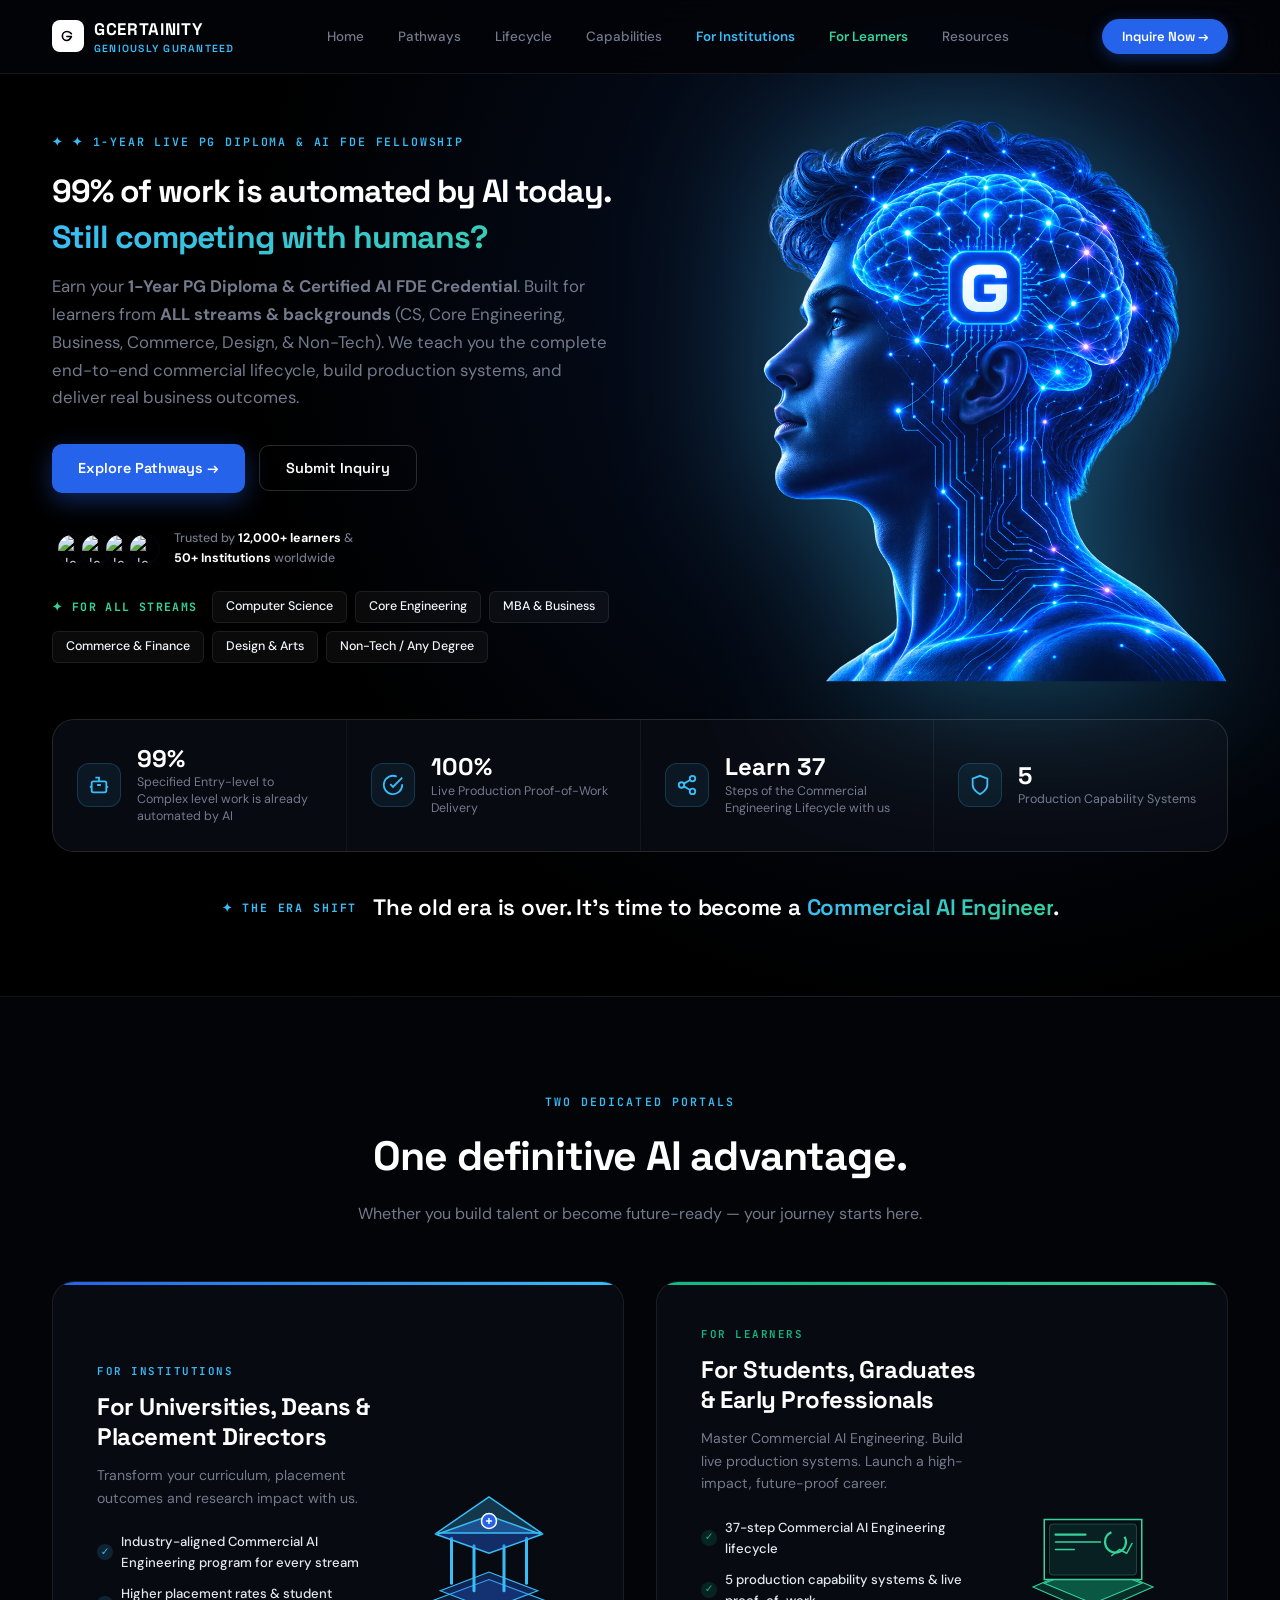
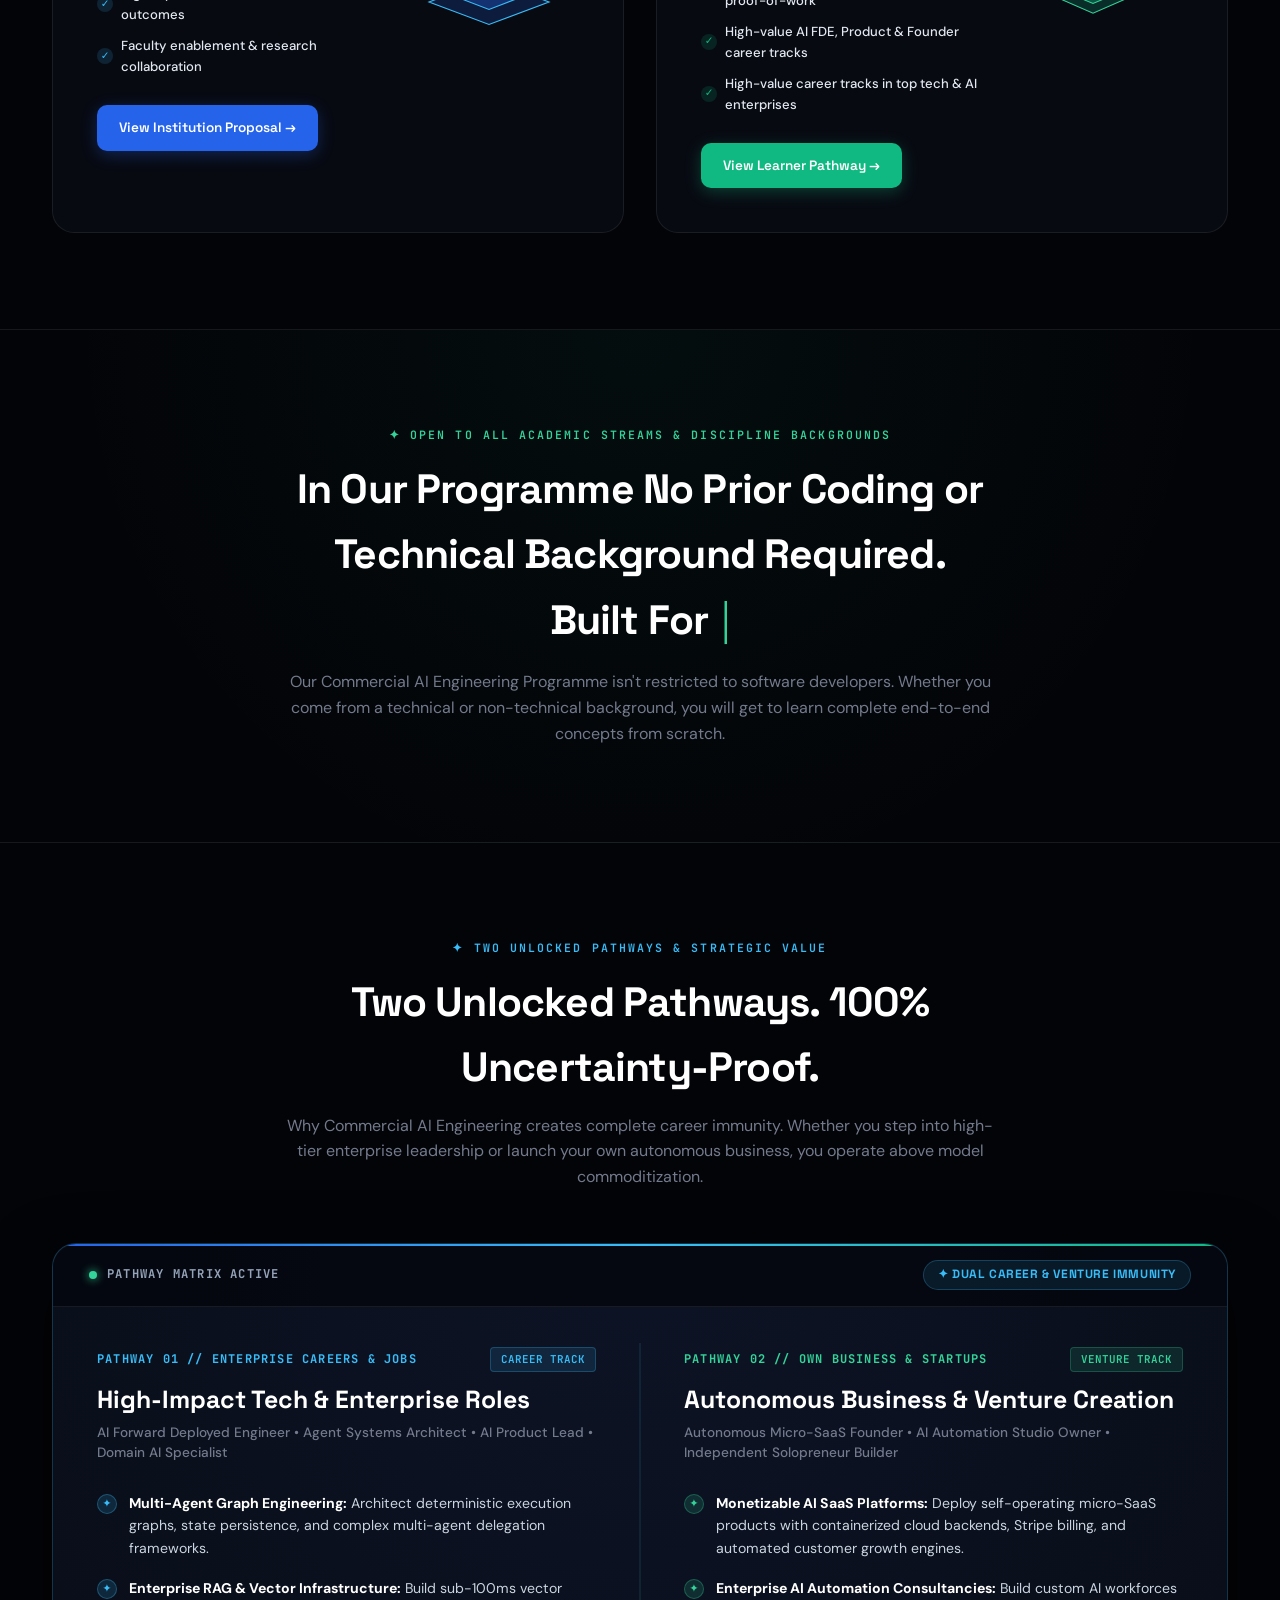
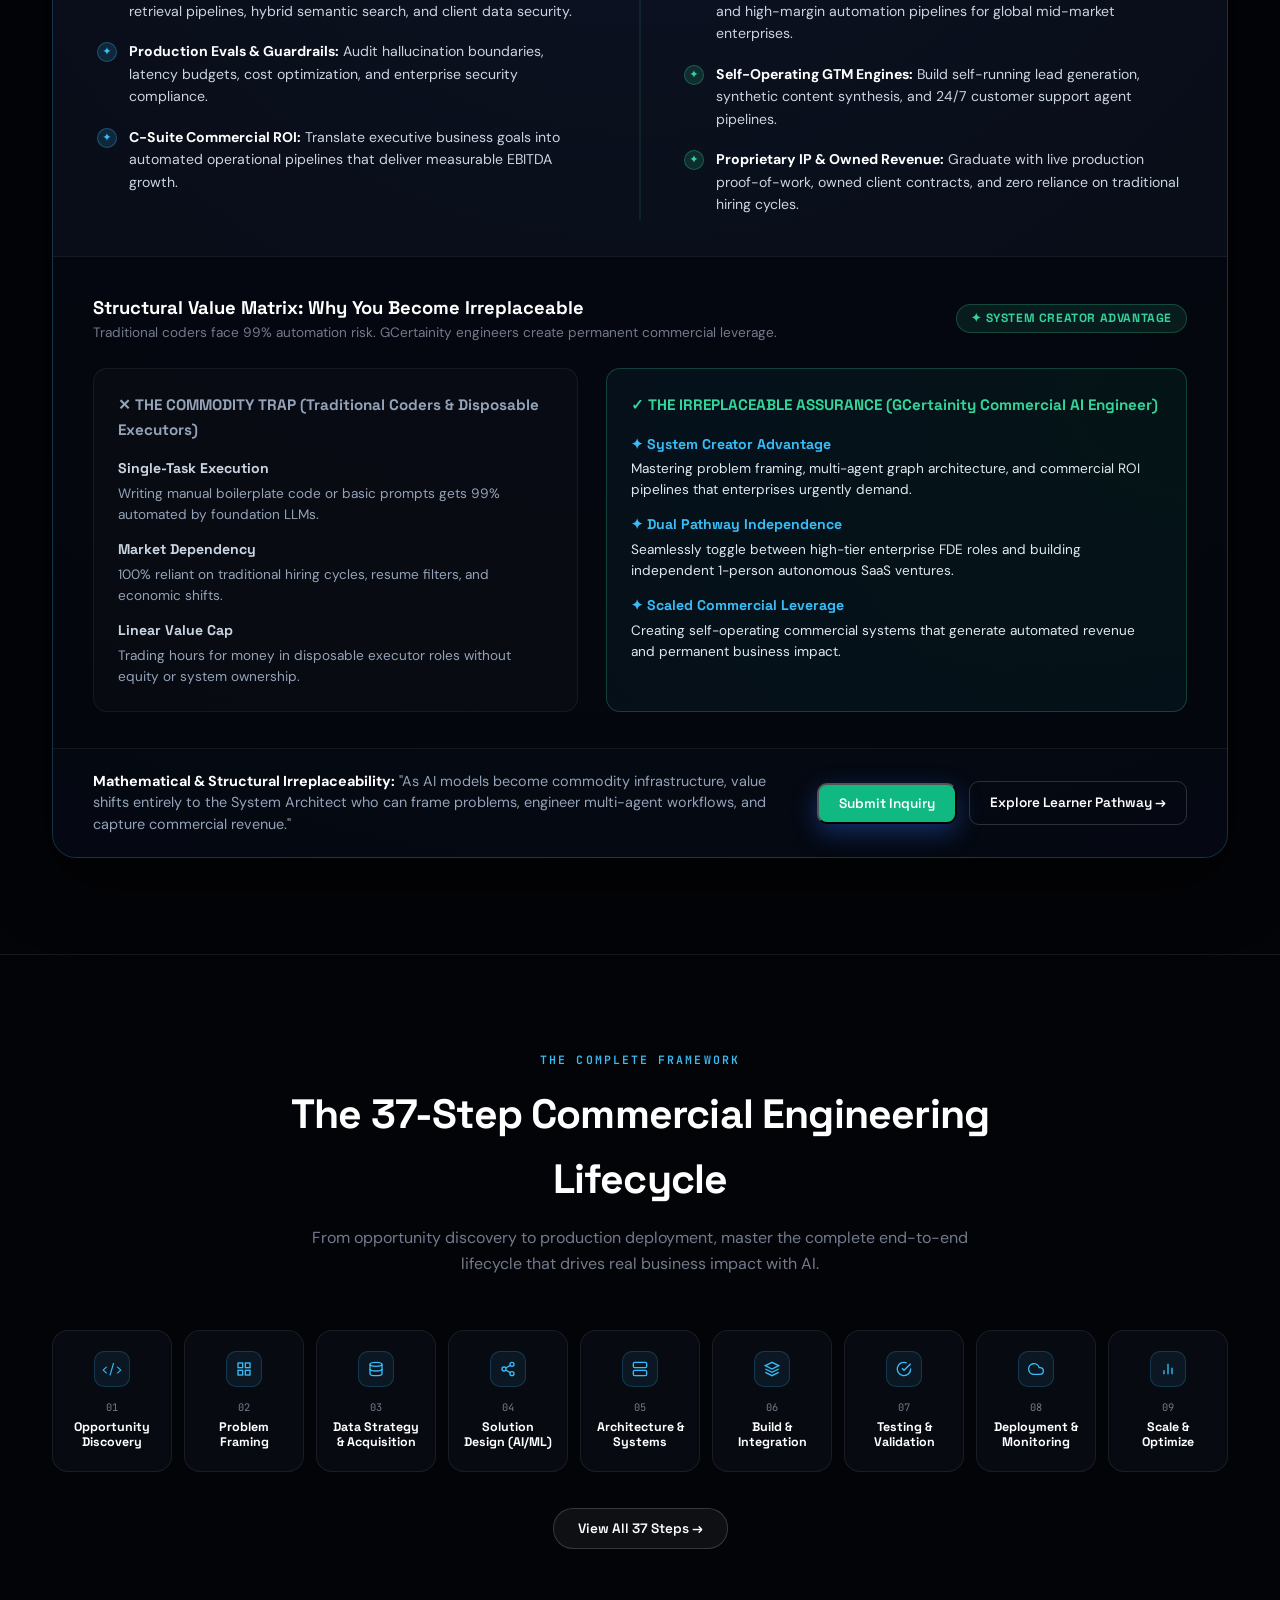
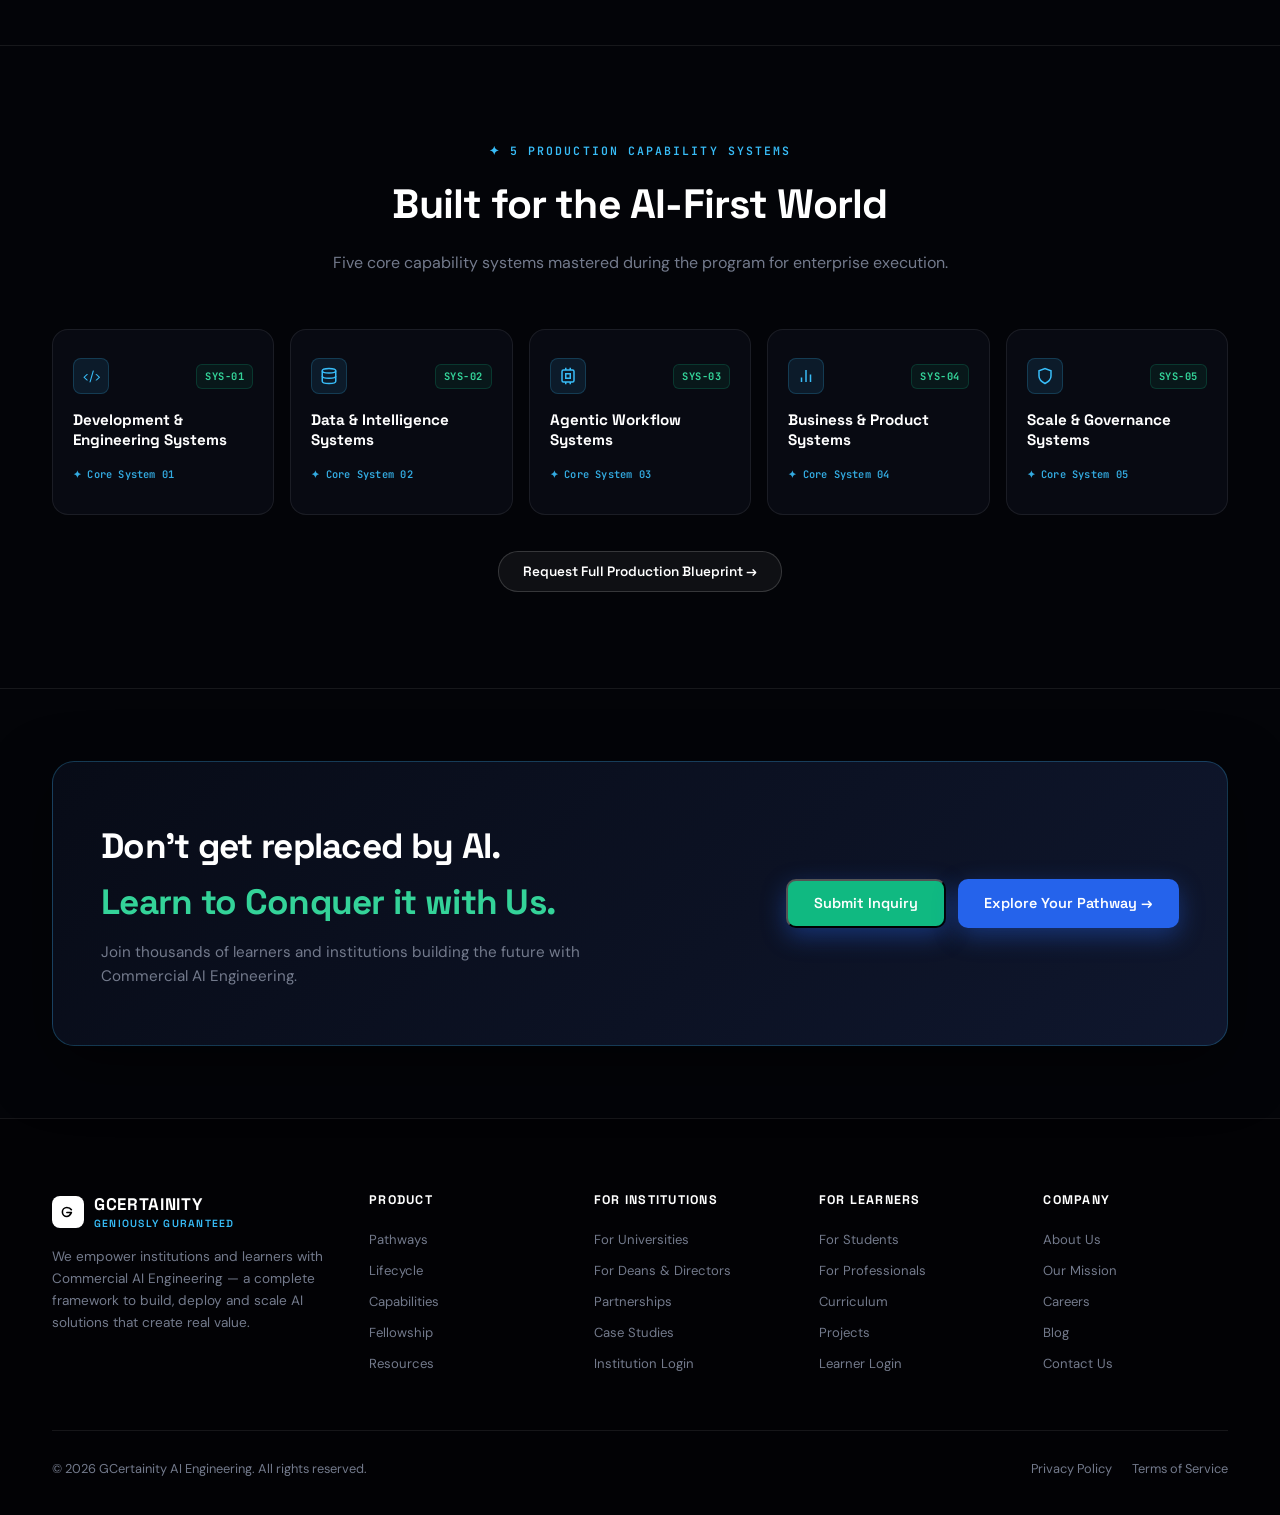
==== commit 129d4238: "Update program title to 1-Year Live PG Diploma & AI FDE Fellowship in Commercial AI Engineering" ====
--- a/index.html
+++ b/index.html
@@ -3,7 +3,7 @@
 <head>
   <meta charset="UTF-8" />
   <meta name="viewport" content="width=device-width, initial-scale=1.0" />
-  <title>Best AI Course in Indore, Bhopal, Ujjain &amp; MP | Master Commercial AI Engineering | GCertainity</title>
+  <title>1-Year Live PG Diploma &amp; AI FDE Fellowship in Commercial AI Engineering | Best AI Course in Indore, Bhopal, Ujjain &amp; MP | GCertainity</title>
   <meta name="description" content="Master Commercial AI Engineering with the #1 Live AI FDE Fellowship in Madhya Pradesh (Indore, Ujjain, Bhopal). Build 5 containerized production AI systems, master multi-agent RAG &amp; RAGAS evals. Open to all streams (CSE, Core Engg, MBA, B.Com, B.Sc) with zero prerequisites &amp; 1-hour inquiry response." />
   <meta name="keywords" content="LangGraph Multi Agent Course, Advanced RAG Architecture Course, RAGAS Evals Auditing Course, CrewAI Agent System Course, AutoGen Multi Agent Development, Vector DB Course Qdrant Pinecone Chroma, vLLM and Ollama Local LLM Deployment, GraphRAG &amp; Hybrid Search Implementation, Docker &amp; Kubernetes for AI Engineers, FastAPI Backend AI Microservices, Hugging Face Fine Tuning Llama 3, DeepSeek Fine-tuning Course, Prompt Engineering to Agentic AI Course, PyTorch LLM Fine Tuning Course, Agentic AI Engineering Course, Generative AI Full Stack Course, Autonomous AI Agent Systems Development, Enterprise GenAI Production Course, LLM Application Development Course, Custom LLM Fine Tuning Bootcamp, LLM Agent Workflows Course, Best AI Course for Zero Coding Prerequisites, AI Course for Non-Tech Students, How to learn AI Engineering without CS degree, AI Course for Core Engineering Students, AI Course for MBA and Business Students, AI Course for BCom and BSc Graduates, Beginner to Advanced AI Engineer Course, AI Engineering for Working Professionals, AI Forward Deployed Engineer Fellowship, AI Systems Architect Course, Generative AI Product Manager Course, AI Agent Engineer Roadmap 2026, Highest Paying AI Engineering Course, AI Freelancing &amp; Startup Agency Course, AI Solutions Architect Fellowship, Best live AI course with proof of work, How to become an AI Engineer in 1 year, AI course with real production projects, Switch from non-coding to AI engineering, Best alternative to Scaler UpGrad AI course 2026, How to build autonomous AI agents for businesses, Salary of AI Forward Deployed Engineer in India, Live Online AI Engineering Fellowship India, Practical AI Course with Live Proof of Work, Affordable AI Course ₹10000 per month, Financial AI Systems Course, Healthcare AI LLM Agent Course, Legal Document RAG Contract Auditing, AWS Bedrock Azure OpenAI Enterprise Deployment, Groq LPU Fast LLM Inference Optimization, TensorRT-LLM vLLM High Throughput Inference, Serverless AI Deployment Modal RunPod, LangSmith Traceloop LLM Observability, Protect tech career from AI automation, Immune to AI job replacement, Why generic coding courses are obsolete 2026, Commercial AI Engineer, Best AI Course in Indore, AI Course in Bhopal, AI Course in Ujjain, AI Course in Madhya Pradesh, Best AI Course in Jabalpur, AI Course in Gwalior, AI Institute in Sagar Rewa Dewas Ratlam, Central India #1 Commercial AI Institute, ExcelR Indore AI Course Alternative, CyberGrow Institute Indore Alternative, LNCT Bhopal AI Course Alternative, VIT Bhopal AI ML Course Alternative, Acropolis Indore BTech AI Alternative, SGSITS Indore AI Course Alternative, MITS Gwalior AI ML Course Alternative, IIITDM Jabalpur AI Course Alternative, Avantika University Ujjain AI Course, GGITS Jabalpur AI Course Alternative, Medi Caps University Indore AI Course, Sage University Indore AI Course, Oriental College Bhopal AI Course, SIRT Bhopal AI Course Alternative, Future Multimedia Indore Alternative, Hire Certified AI Forward Deployed Engineers India, GCertainity" />
   <link rel="canonical" href="https://gcertainity.com/" />
@@ -1289,7 +1289,7 @@
 
         <!-- LEFT HERO CONTENT -->
         <div>
-          <div class="hero-eyebrow">COMMERCIAL AI ENGINEERING FOR ALL</div>
+          <div class="hero-eyebrow">✦ 1-YEAR LIVE PG DIPLOMA &amp; AI FDE FELLOWSHIP</div>
 
           <h1 class="hero-h1" id="heroRotator">
             <span class="hero-line-main">99% of work is automated by AI today.</span>
@@ -1297,7 +1297,7 @@
           </h1>
 
           <p class="hero-sub">
-            Built for learners from <strong>ALL streams &amp; backgrounds</strong>, including CS, Core Engineering, Business, Commerce, Design, &amp; Non-Tech. We teach you the complete end-to-end commercial lifecycle, build production systems, and deliver real business outcomes.
+            Earn your <strong>1-Year PG Diploma &amp; Certified AI FDE Credential</strong>. Built for learners from <strong>ALL streams &amp; backgrounds</strong> (CS, Core Engineering, Business, Commerce, Design, &amp; Non-Tech). We teach you the complete end-to-end commercial lifecycle, build production systems, and deliver real business outcomes.
           </p>
 
           <div class="hero-actions">
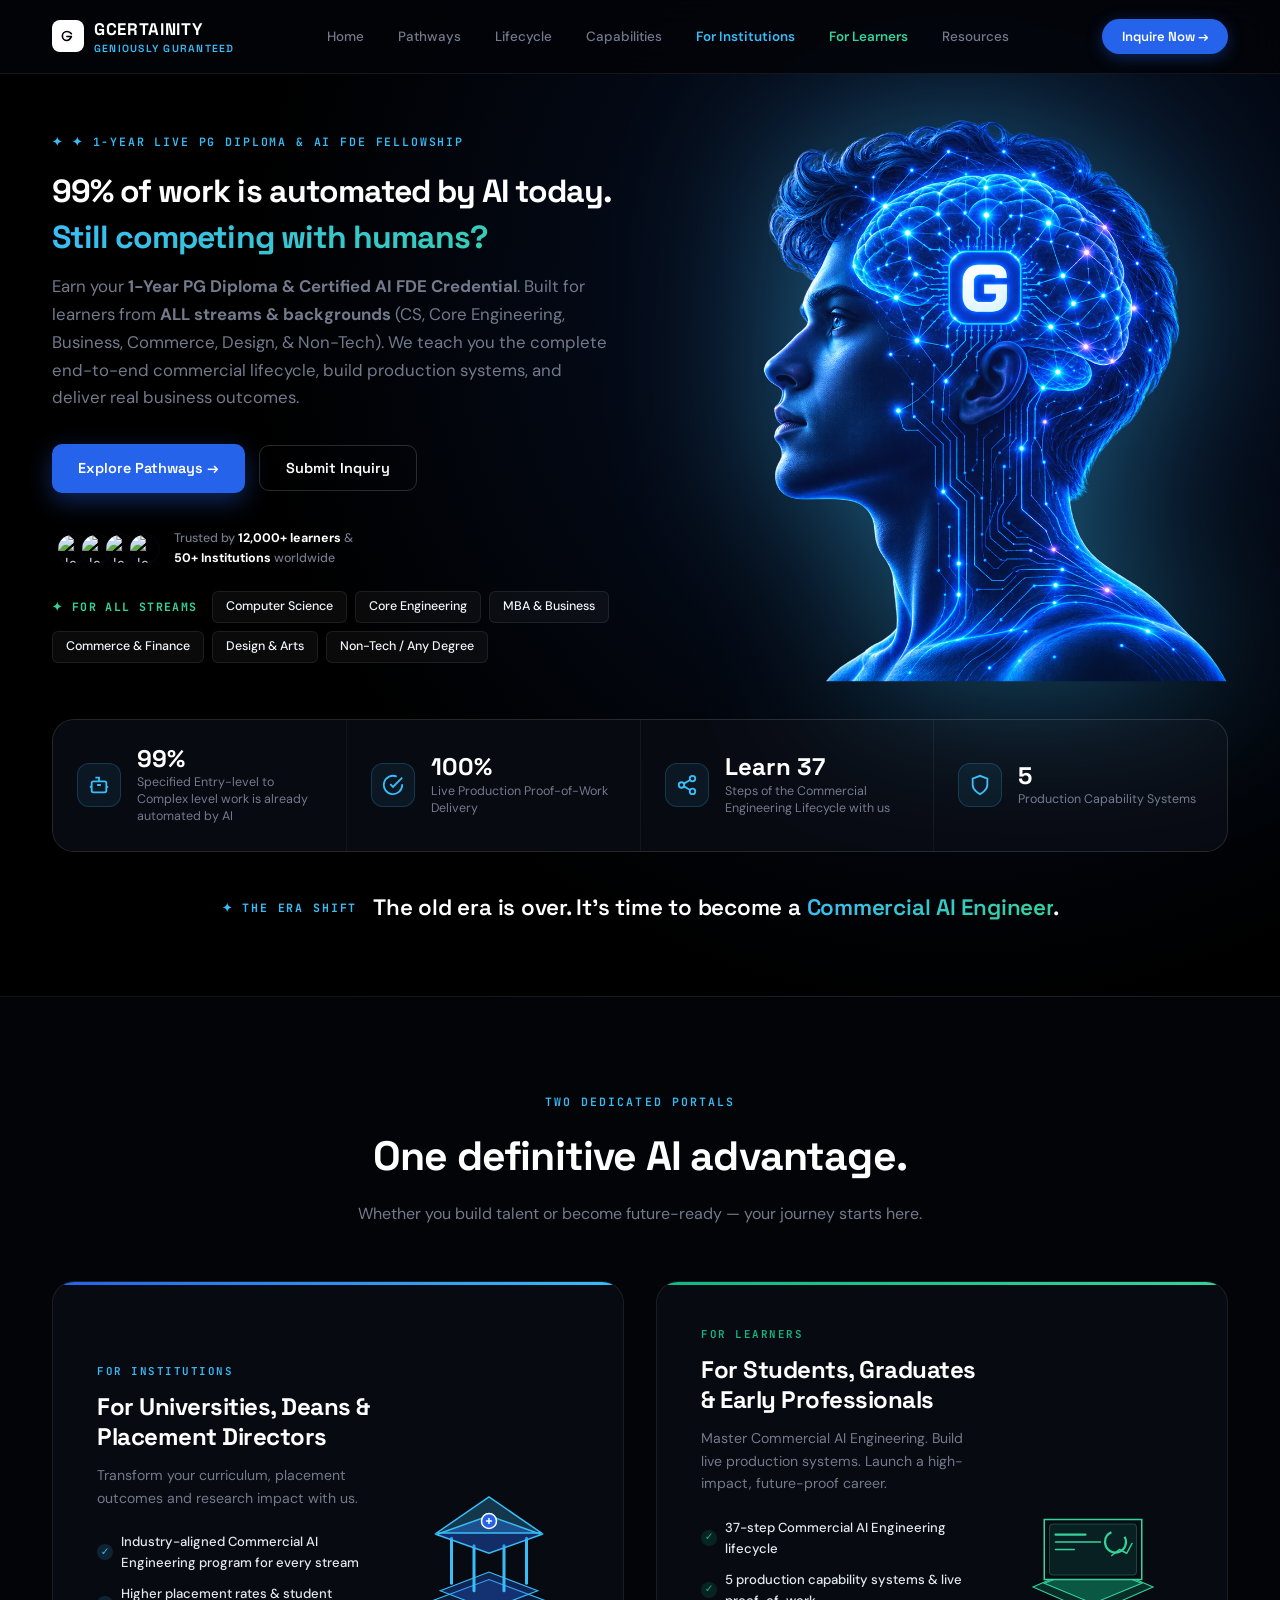
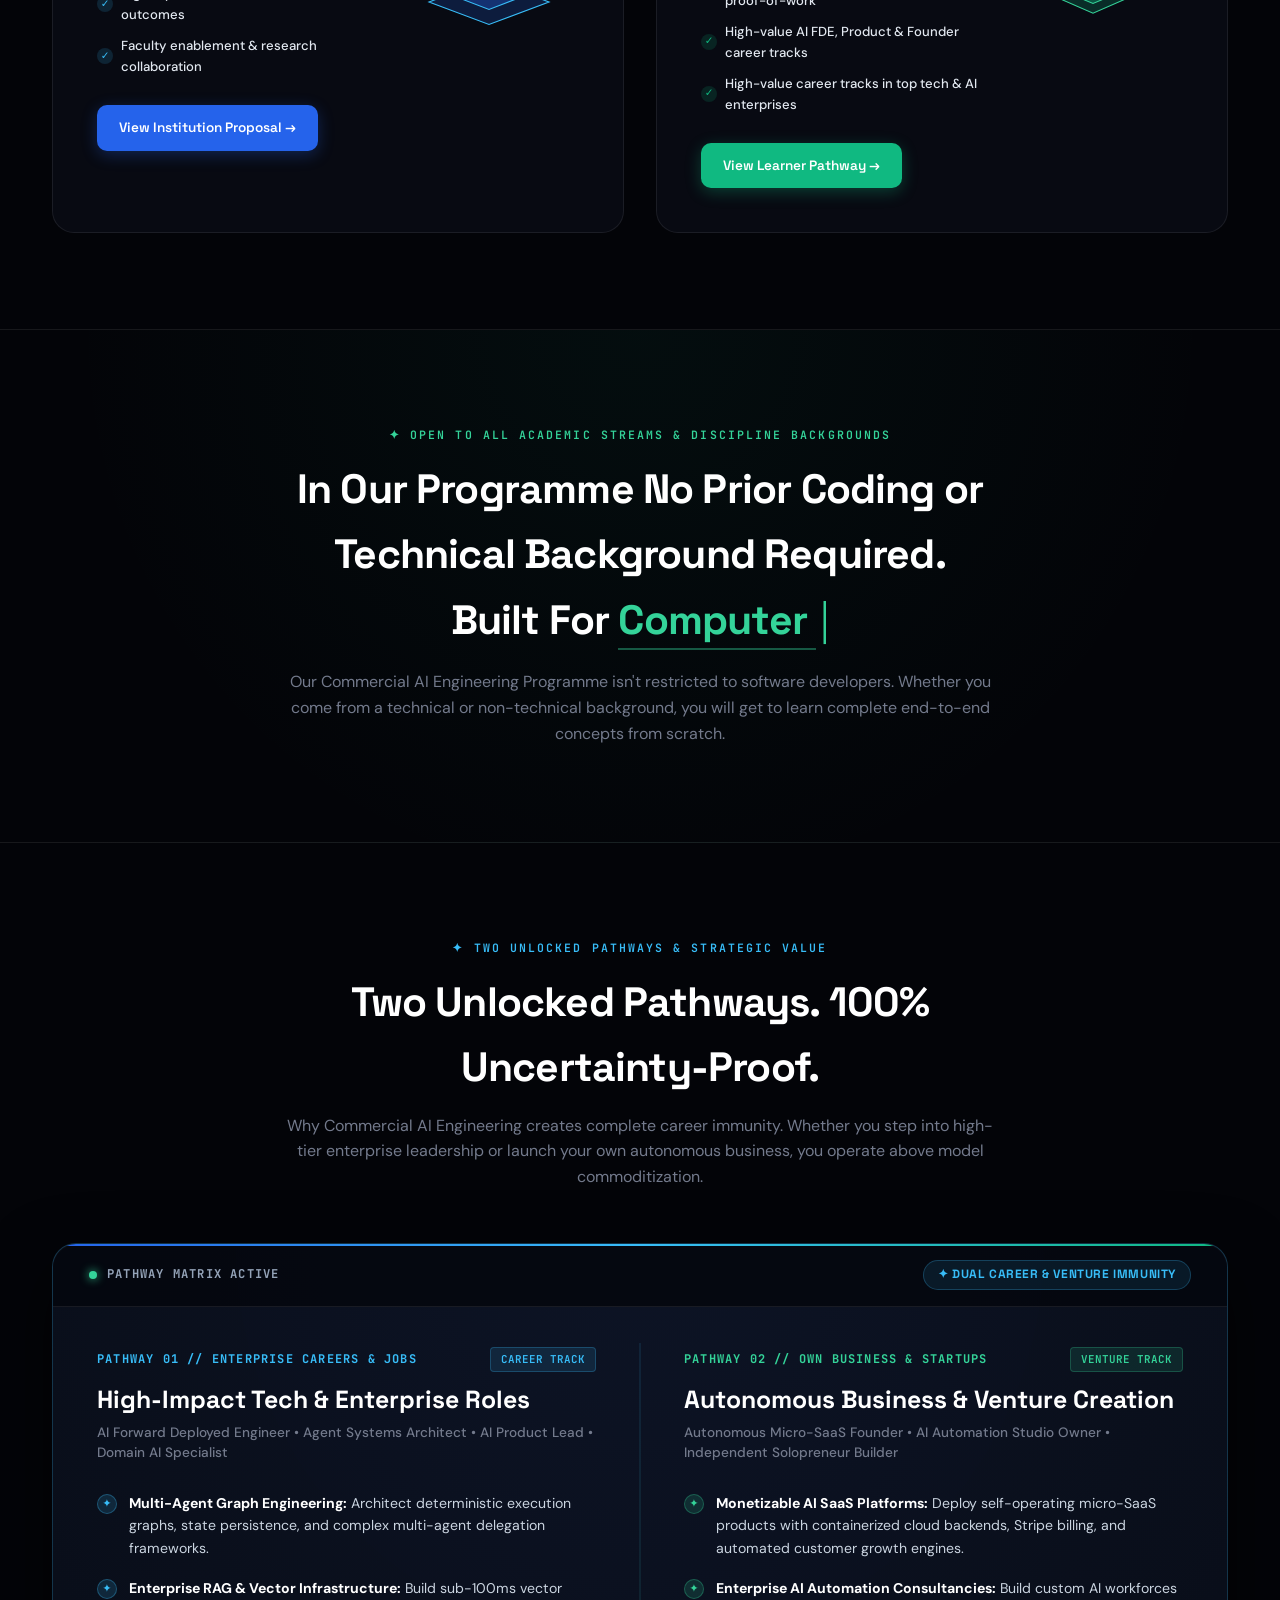
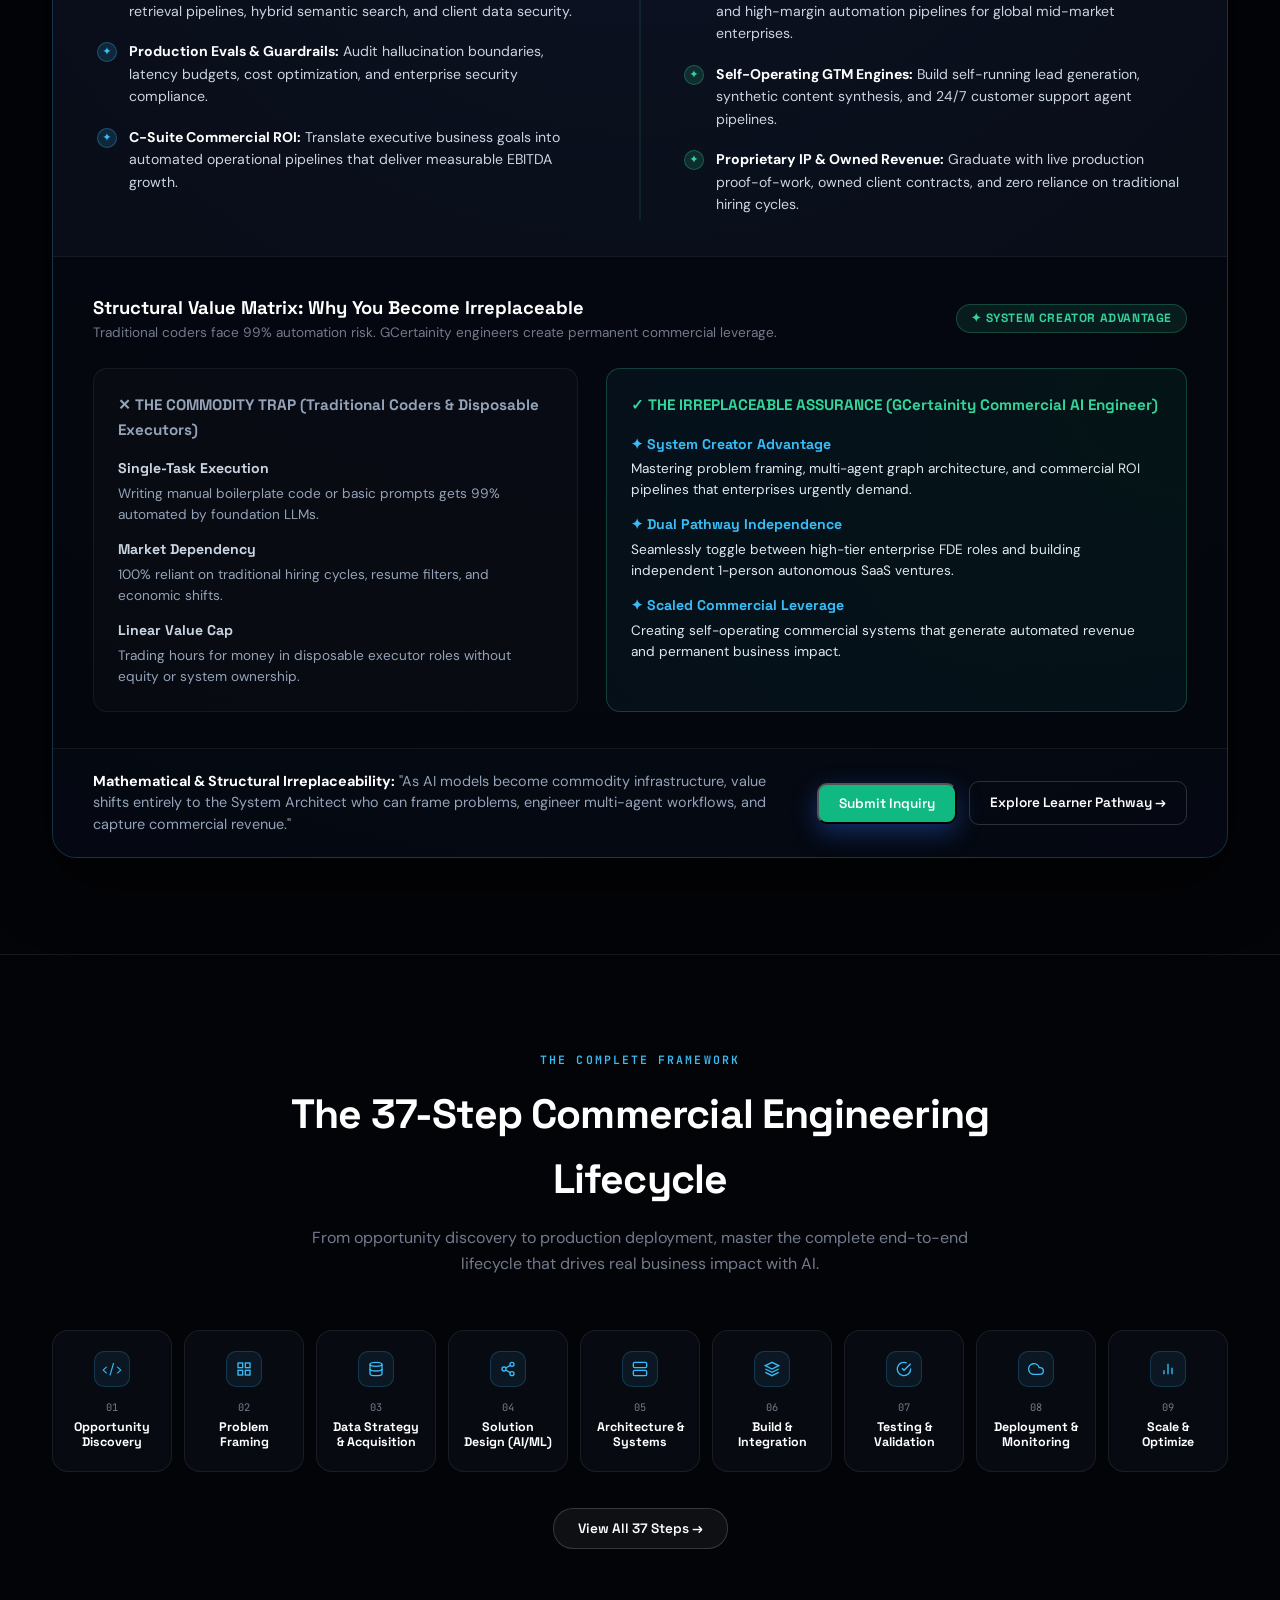
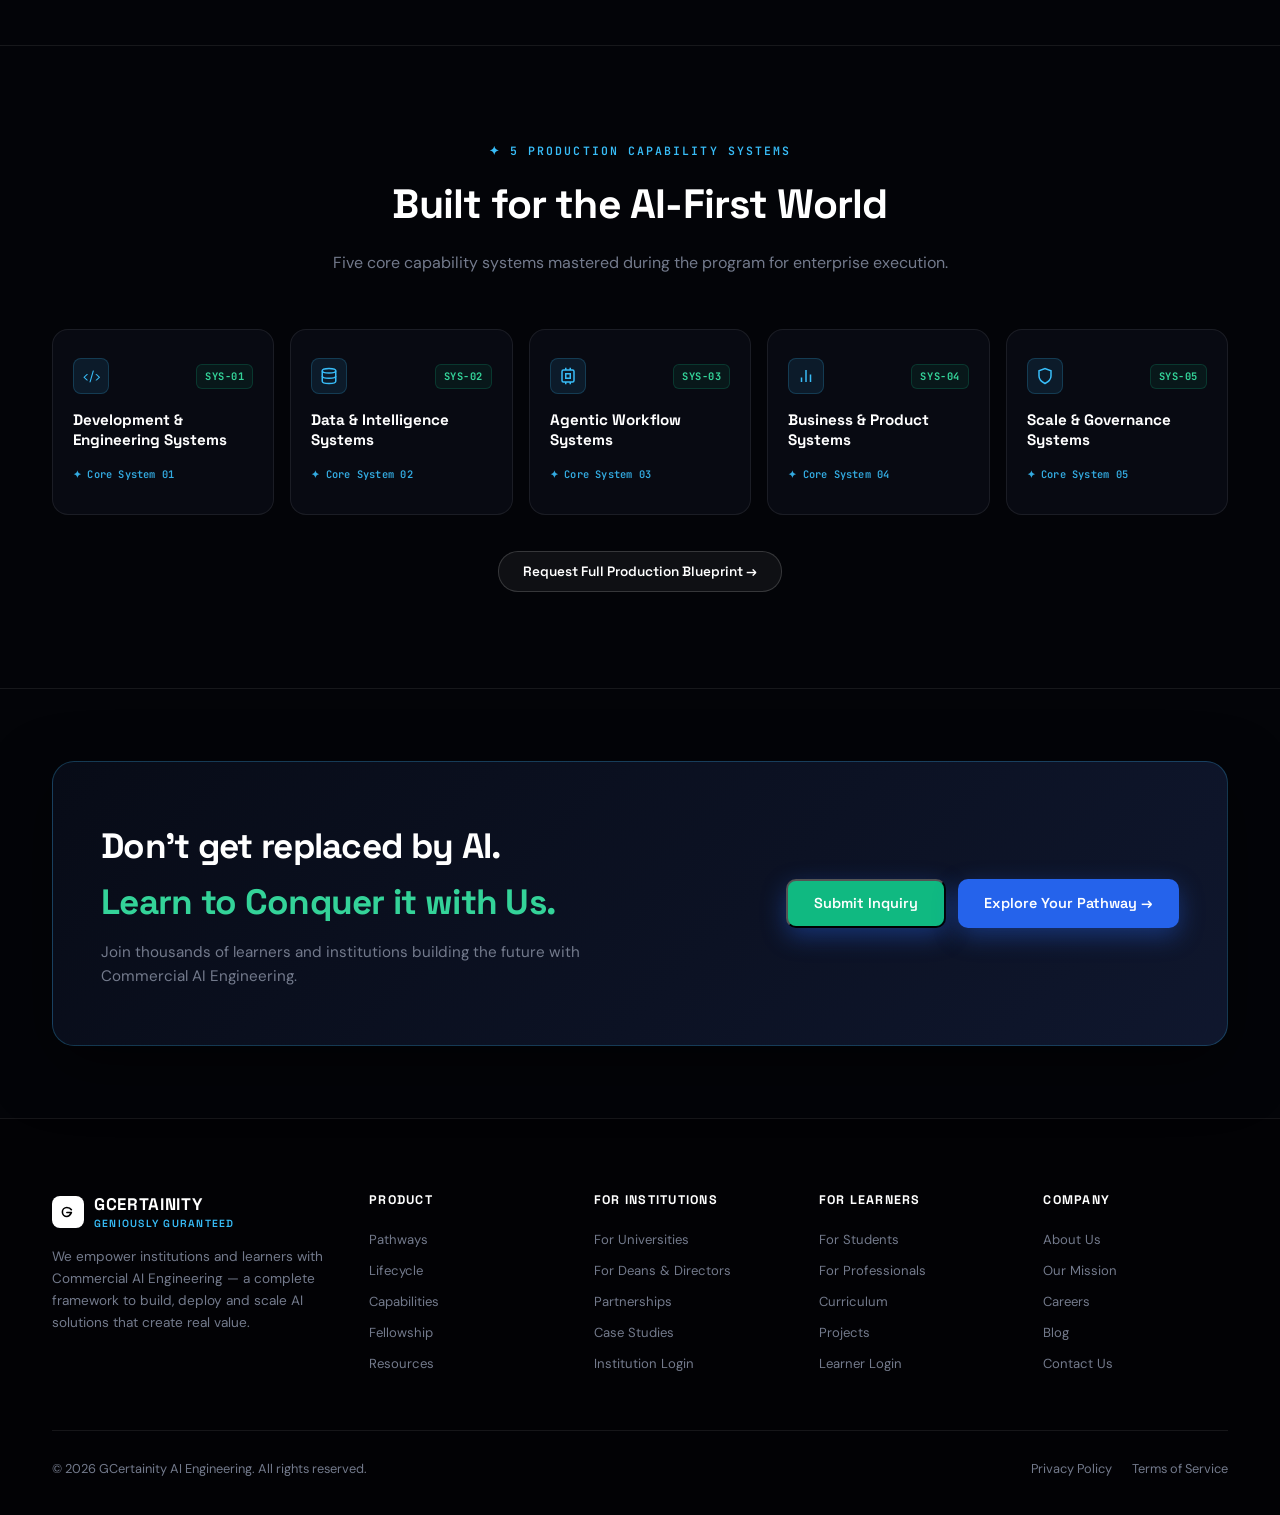
==== commit 4e85c1d6: "Update sitemap lastmod, element unique IDs, and form submission handlers" ====
--- a/index.html
+++ b/index.html
@@ -1948,7 +1948,7 @@
           <label style="display:block; font-size:0.75rem; font-weight:700; color:var(--text-dim); text-transform:uppercase; margin-bottom:6px;">Phone / WhatsApp</label>
           <input id="modal-phone" name="phone" type="tel" required placeholder="e.g. +91 98765 43210" style="width:100%; background:#0e1222; border:1px solid var(--border-bright); border-radius:8px; padding:12px; color:#fff; font-size:0.95rem;" />
         </div>
-        <button type="submit" style="width:100%; padding:14px; font-family:'Space Grotesk',sans-serif; font-weight:700; font-size:0.95rem; border-radius:8px; border:none; background:var(--blue); color:#fff; cursor:pointer;">
+        <button id="modal-submit-btn" type="submit" style="width:100%; padding:14px; font-family:'Space Grotesk',sans-serif; font-weight:700; font-size:0.95rem; border-radius:8px; border:none; background:var(--blue); color:#fff; cursor:pointer;">
           Submit Inquiry &rarr;
         </button>
       </form>
@@ -2129,8 +2129,36 @@
     }
     function handleModalSubmit(e) {
       e.preventDefault();
-      closeModal();
-      alert('Thank you for your inquiry! Our team will get in touch with you within 1 hour.');
+      const form = e.target;
+      const submitBtn = form.querySelector('button[type="submit"]');
+      const originalText = submitBtn ? submitBtn.textContent : '';
+      if (submitBtn) {
+        submitBtn.disabled = true;
+        submitBtn.textContent = 'Sending Inquiry...';
+      }
+
+      const formData = new FormData(form);
+
+      fetch(form.action, {
+        method: 'POST',
+        body: formData
+      })
+      .then(() => {
+        closeModal();
+        alert('Thank you for your inquiry! Our admissions team will revert to your contact number within 1 hour.');
+        form.reset();
+      })
+      .catch((err) => {
+        console.error('FormSubmit Error:', err);
+        closeModal();
+        alert('Thank you for your inquiry! Our admissions team will revert to your contact number within 1 hour.');
+      })
+      .finally(() => {
+        if (submitBtn) {
+          submitBtn.disabled = false;
+          submitBtn.textContent = originalText;
+        }
+      });
     }
 
     // Hero Headline Auto-Rotator (8 Finalized Quotes)
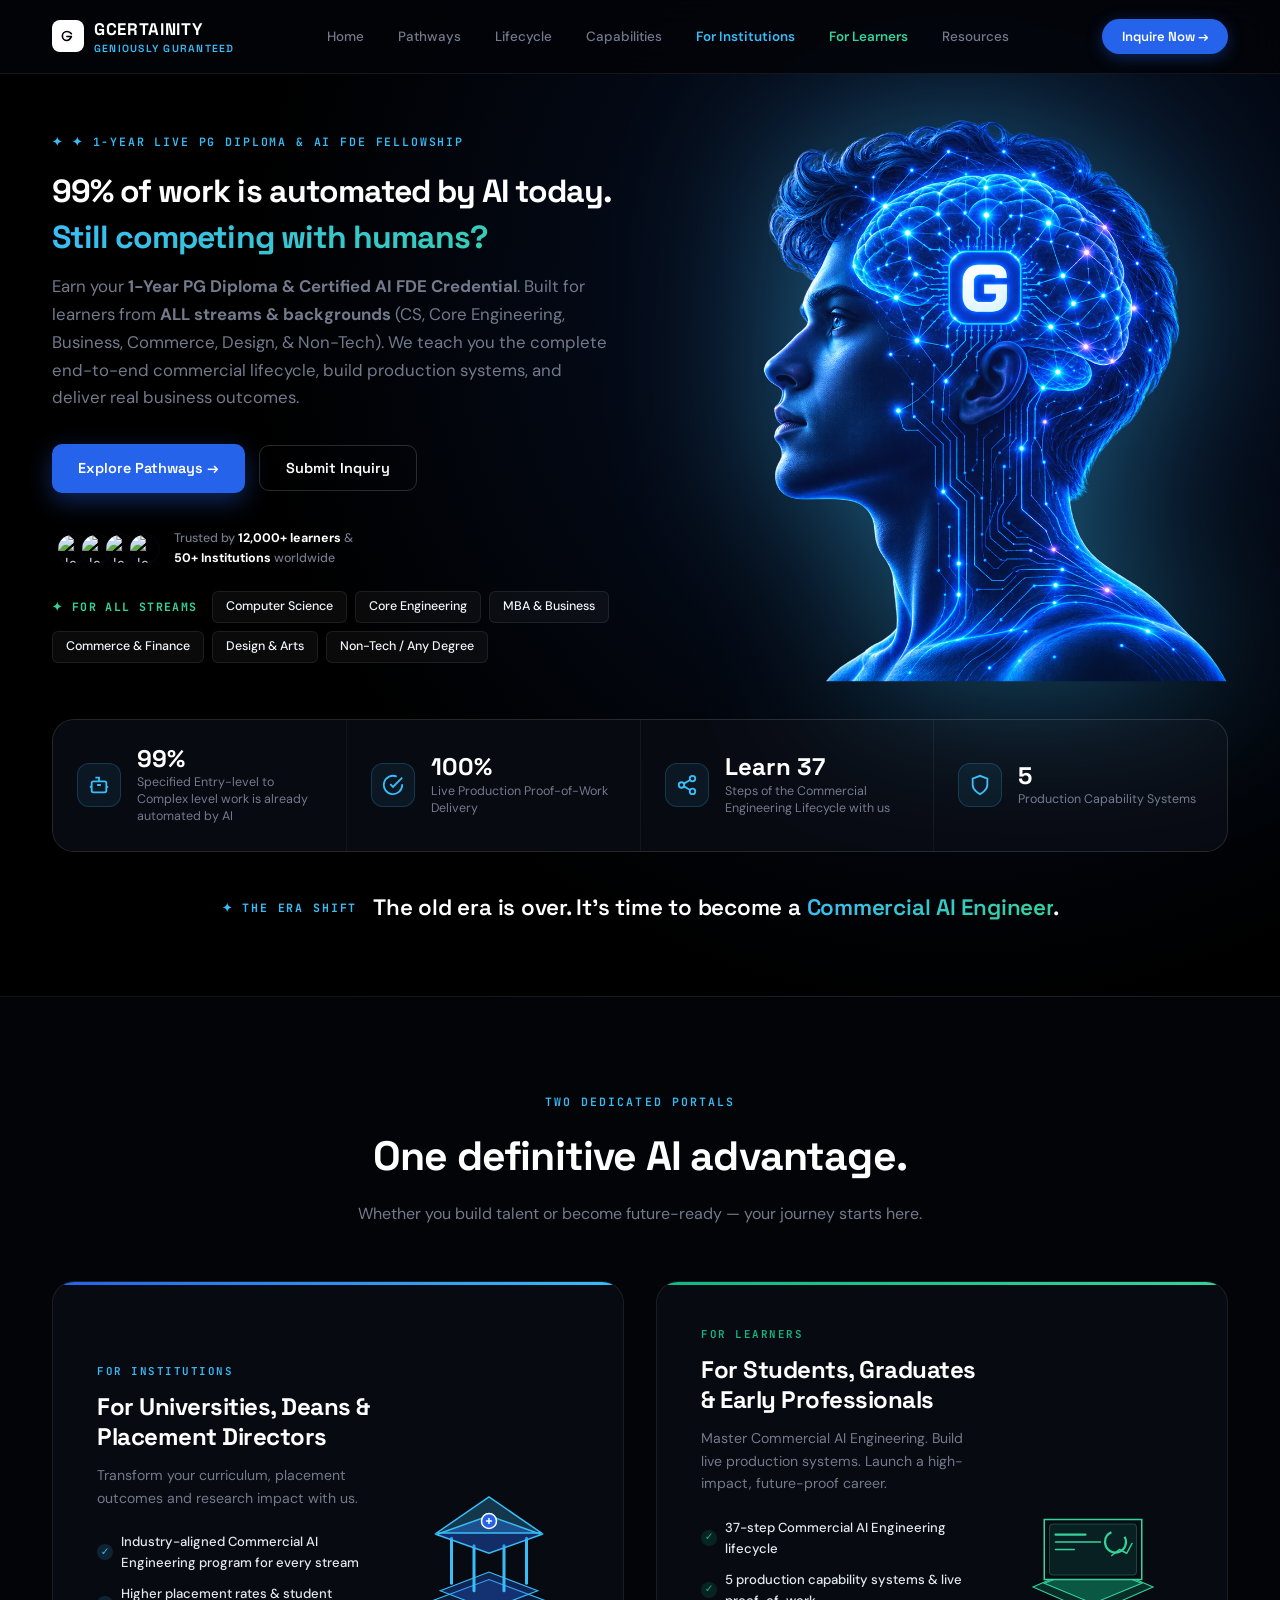
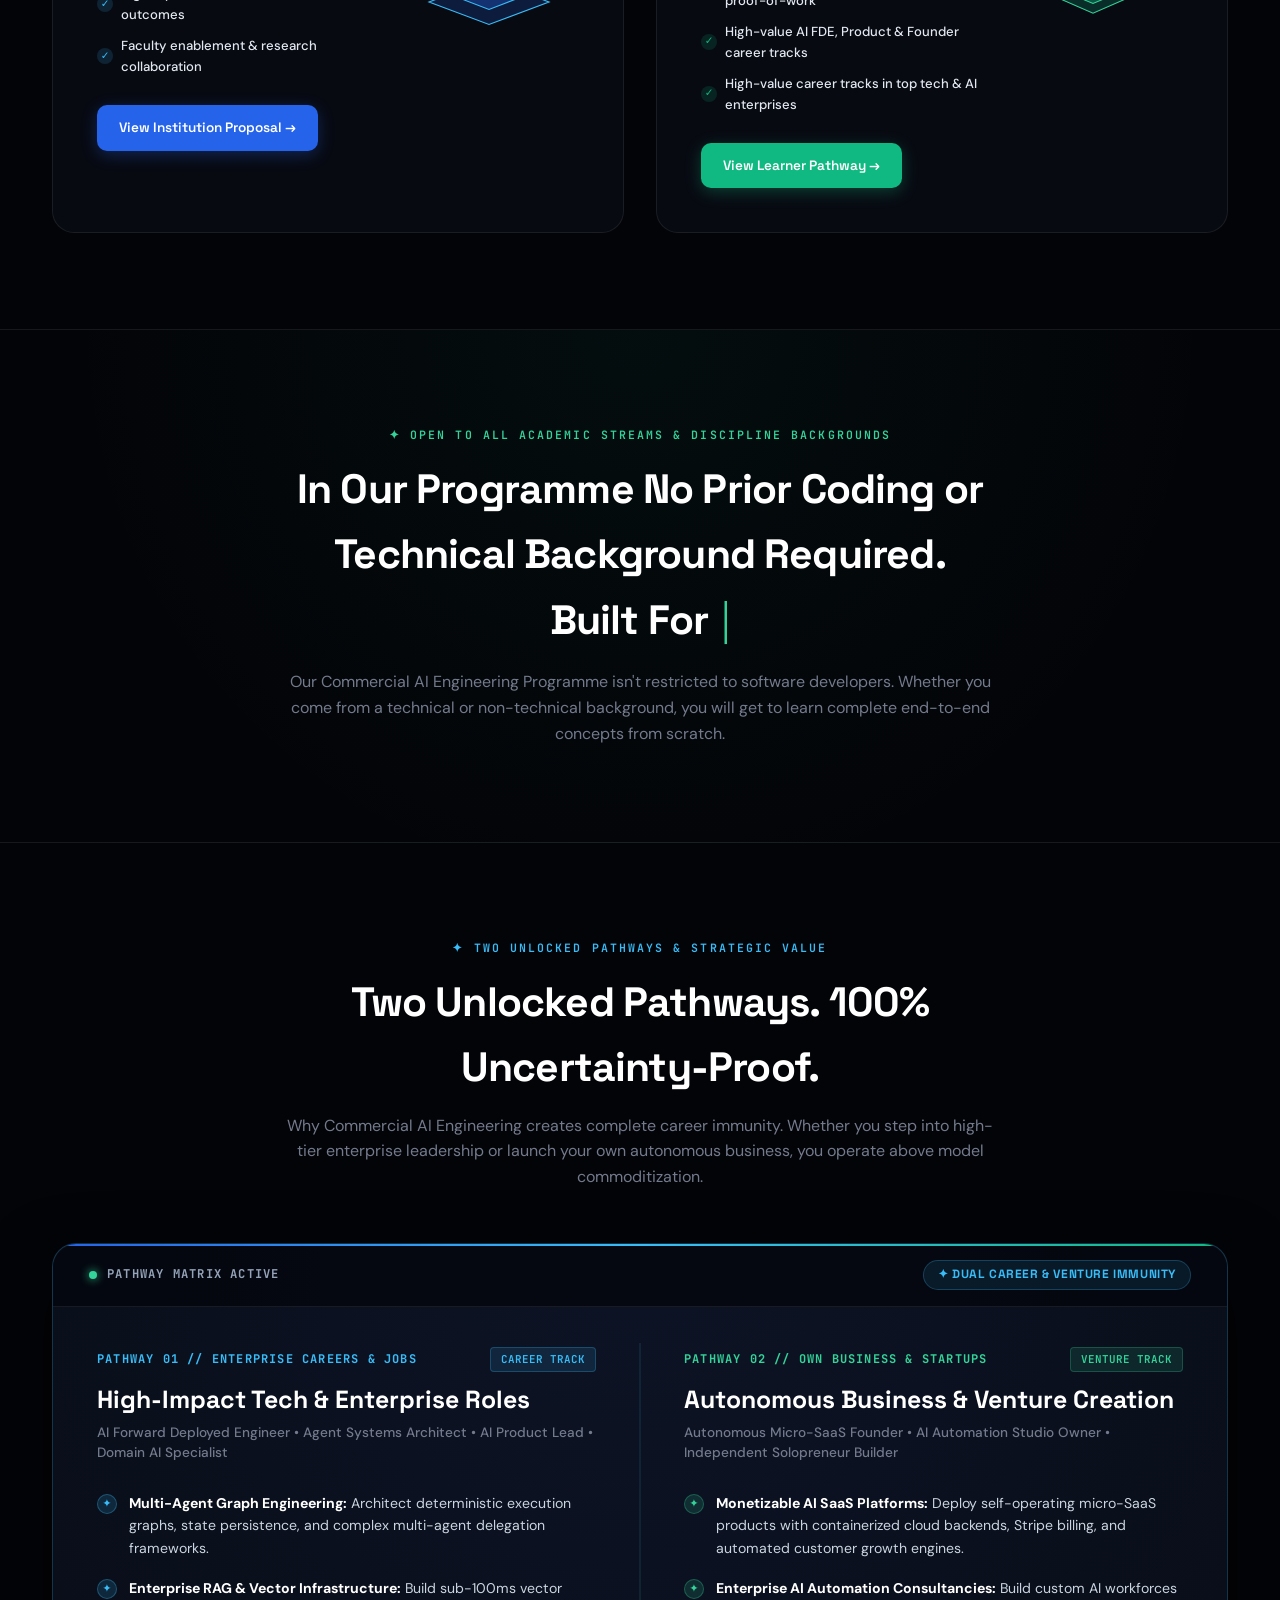
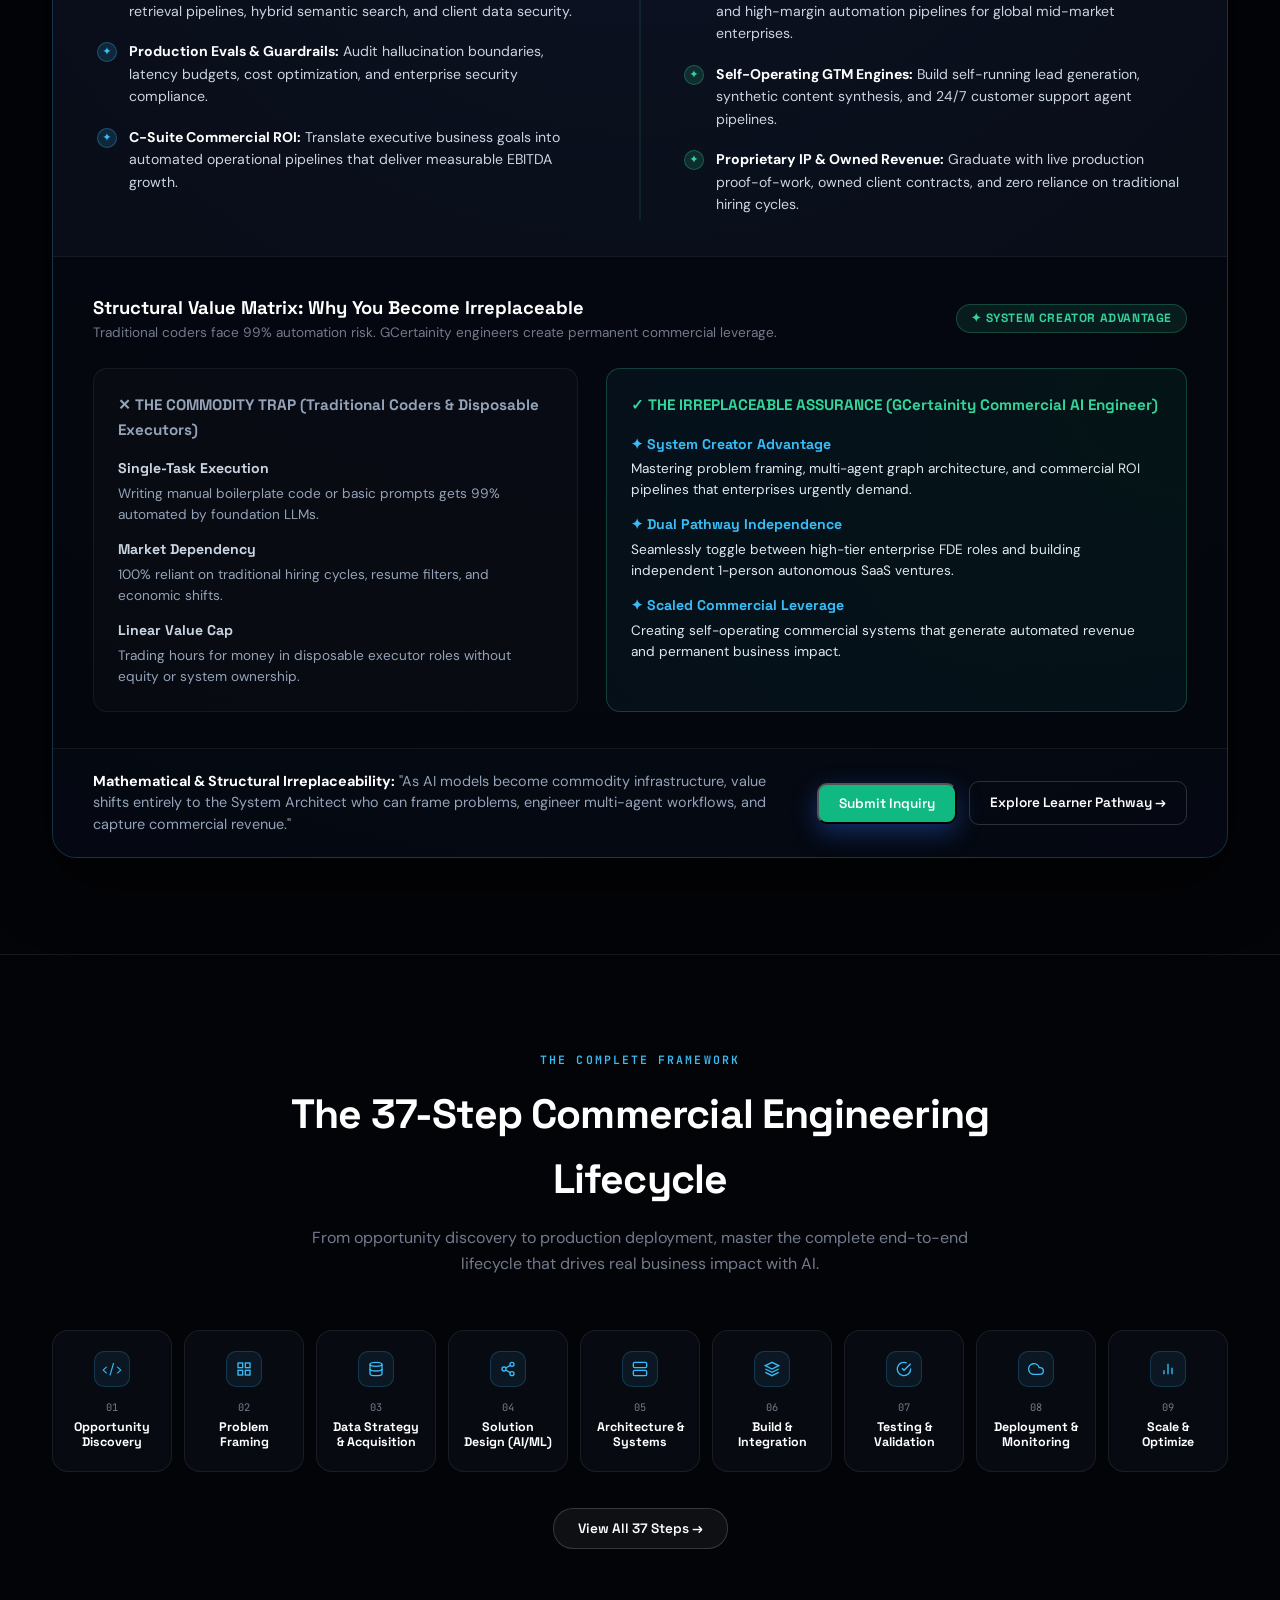
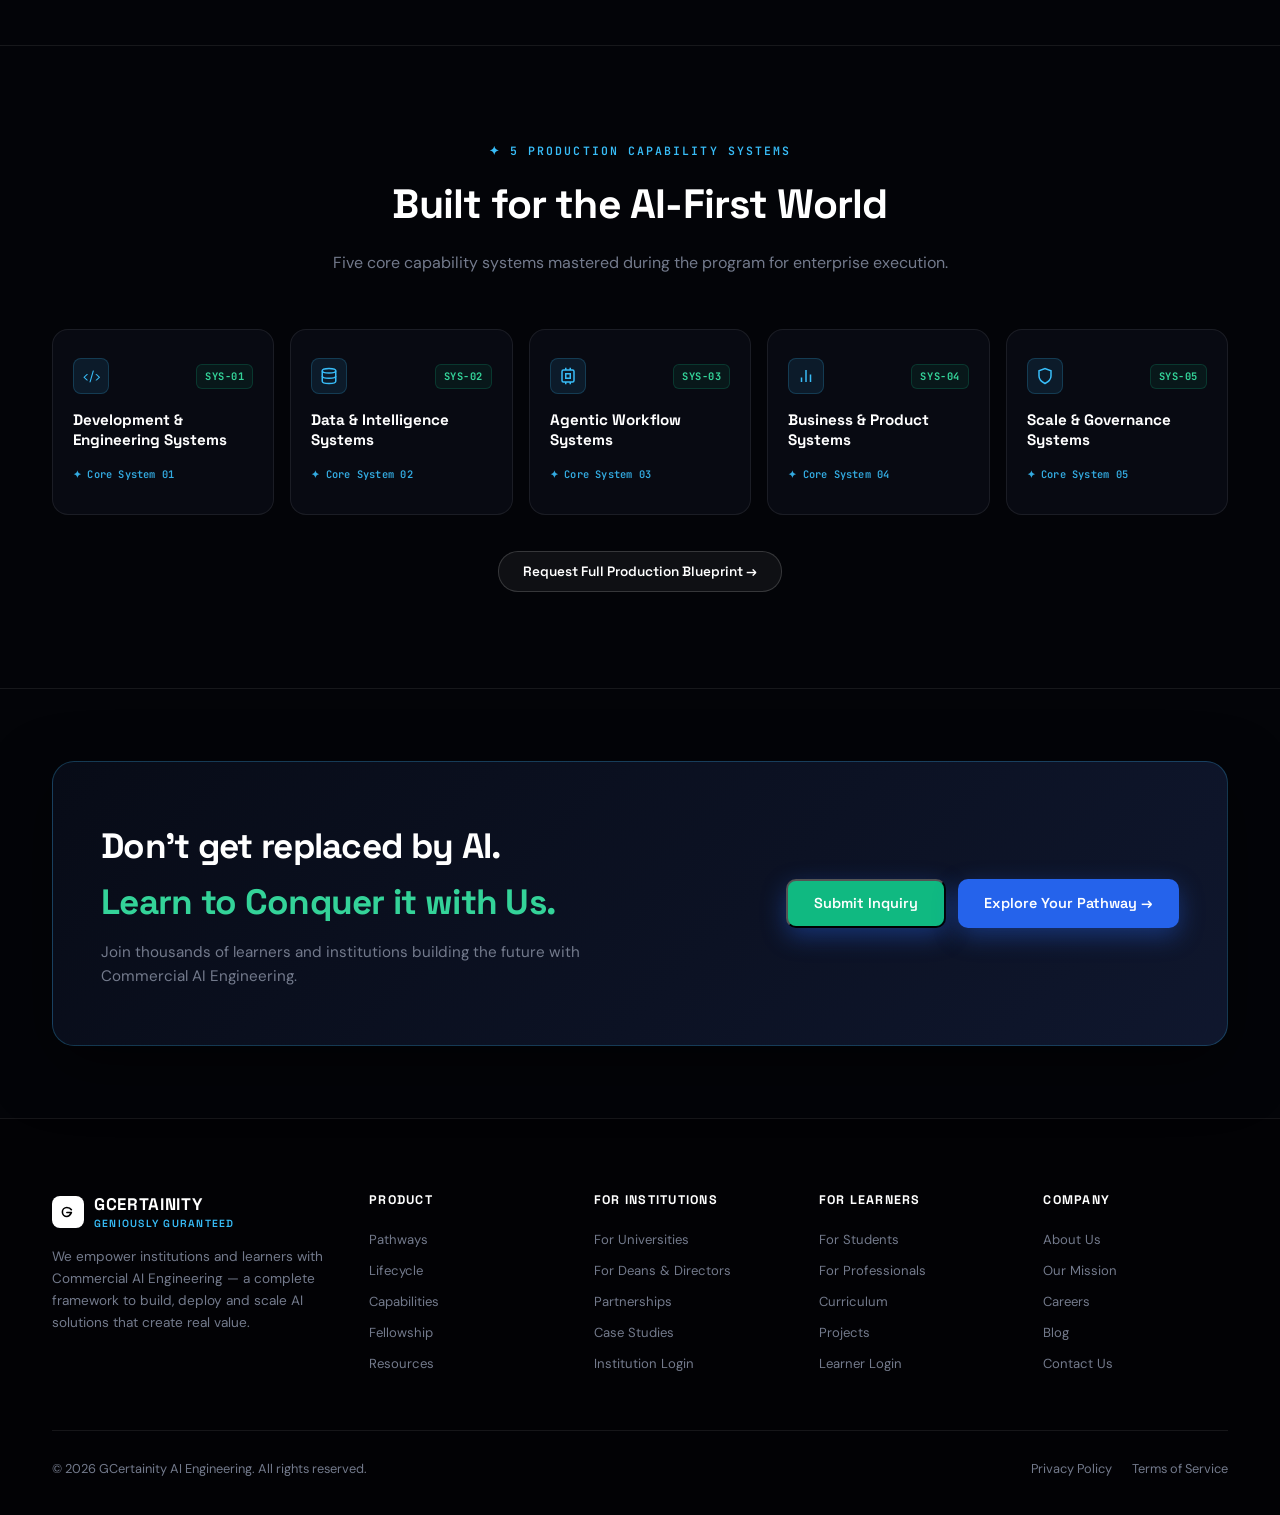
==== commit 428dc33f: "Enable URL hash deep-linking and browser back-button history for inquiry modals (#inquiry, #inquire-" ====
--- a/index.html
+++ b/index.html
@@ -2281,7 +2281,7 @@
       }, 7500);
     })();
 
-    // Modal Handlers & FormSubmit Integration
+    // Modal Handlers & FormSubmit Integration & Deep Linking
     function openModal(type) {
       const modal = document.getElementById('gModal');
       if (!modal) return;
@@ -2294,26 +2294,64 @@
         if (heading) heading.textContent = 'Submit Institutional Partnership Inquiry';
         if (sub) sub.textContent = 'Our institutional leadership team will revert to your inquiry within 1 hour.';
         if (subjectInput) subjectInput.value = 'New Institutional Partnership Inquiry — GCertainity';
+        if (window.location.hash !== '#inquire-institution') {
+          history.pushState({ modal: 'institution' }, '', '#inquire-institution');
+        }
       } else if (type === 'learner') {
         if (heading) heading.textContent = 'Apply for the Candidate Fellowship';
         if (sub) sub.textContent = 'Our admissions team will revert to your candidate inquiry within 1 hour.';
         if (subjectInput) subjectInput.value = 'New Candidate Fellowship Inquiry — GCertainity';
+        if (window.location.hash !== '#inquire-fellowship') {
+          history.pushState({ modal: 'learner' }, '', '#inquire-fellowship');
+        }
       } else {
         if (heading) heading.textContent = 'Submit Your Inquiry';
         if (sub) sub.textContent = 'Fill out your details below and our team will revert to your inquiry within 1 hour.';
         if (subjectInput) subjectInput.value = 'New General Inquiry — GCertainity';
+        if (window.location.hash !== '#inquiry') {
+          history.pushState({ modal: 'general' }, '', '#inquiry');
+        }
       }
 
       modal.classList.add('open');
       document.body.style.overflow = 'hidden';
     }
+
     function closeModal() {
       const modal = document.getElementById('gModal');
       if (modal) {
         modal.classList.remove('open');
         document.body.style.overflow = '';
-      }
-    }
+        if (window.location.hash.startsWith('#inquir') || window.location.hash === '#apply' || window.location.hash === '#enroll') {
+          history.pushState(null, '', window.location.pathname + window.location.search);
+        }
+      }
+    }
+
+    // Auto-open modal if deep-linked via URL hash (e.g. gcertainity.com/#inquire)
+    window.addEventListener('DOMContentLoaded', function() {
+      const hash = window.location.hash;
+      if (hash === '#inquire-institution') {
+        openModal('institution');
+      } else if (hash === '#inquire-fellowship' || hash === '#apply' || hash === '#enroll') {
+        openModal('learner');
+      } else if (hash === '#inquiry' || hash === '#inquire') {
+        openModal('general');
+      }
+    });
+
+    window.addEventListener('popstate', function() {
+      const hash = window.location.hash;
+      if (hash === '#inquire-institution') {
+        openModal('institution');
+      } else if (hash === '#inquire-fellowship' || hash === '#apply' || hash === '#enroll') {
+        openModal('learner');
+      } else if (hash === '#inquiry' || hash === '#inquire') {
+        openModal('general');
+      } else {
+        closeModal();
+      }
+    });
     const modalEl = document.getElementById('gModal');
     if (modalEl) {
       modalEl.addEventListener('click', function(e) {
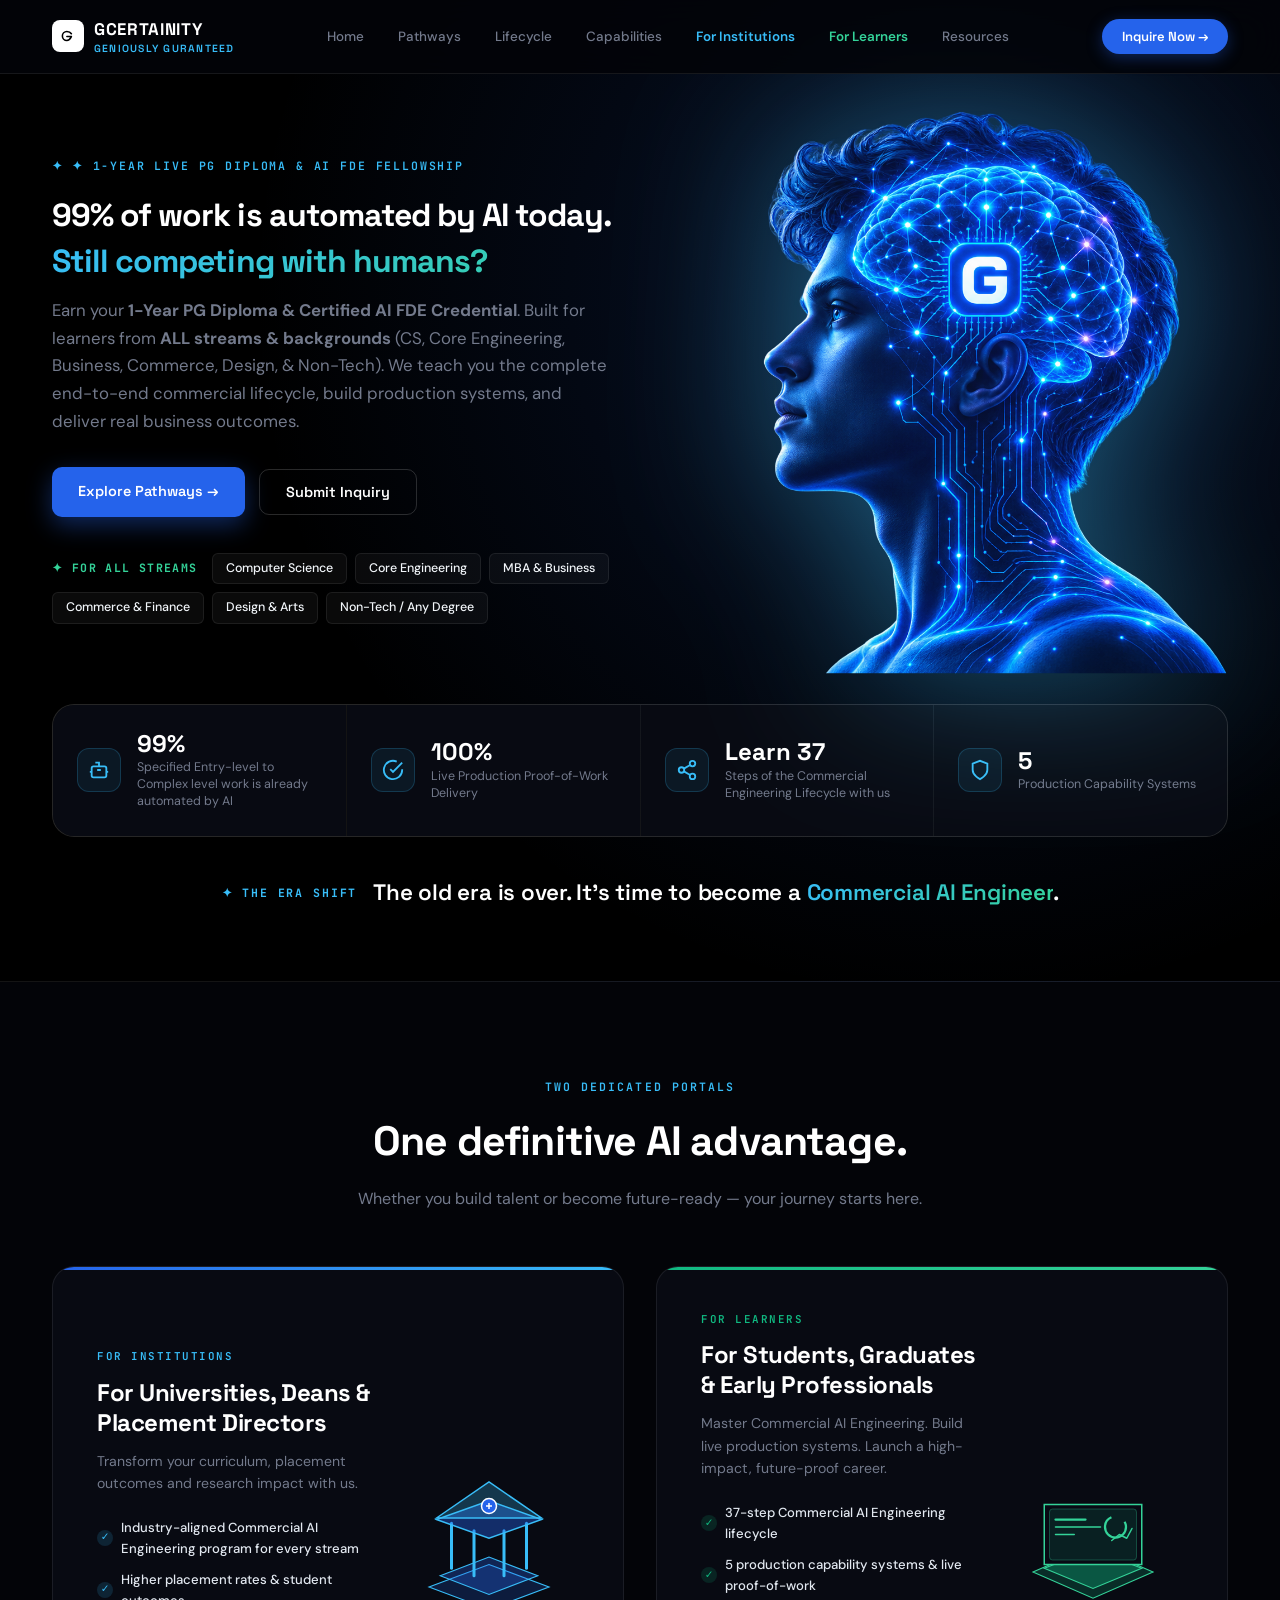
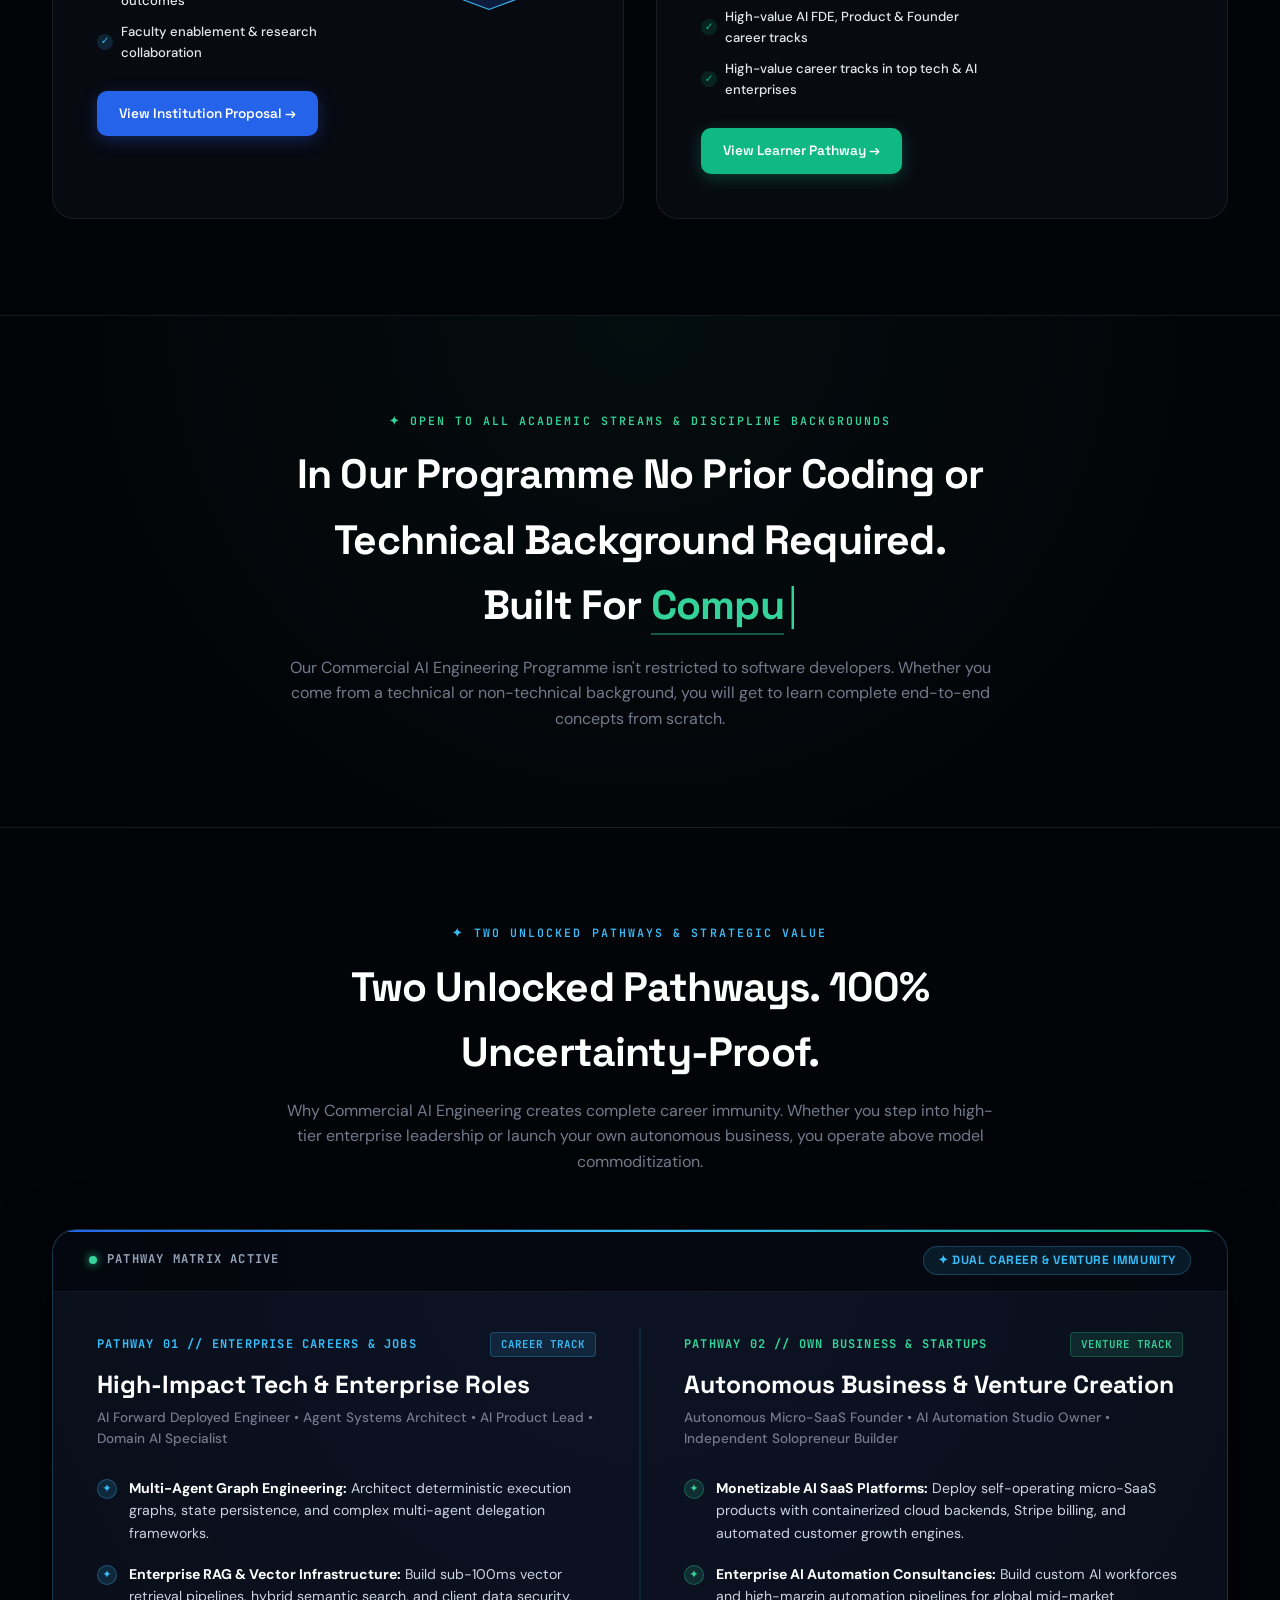
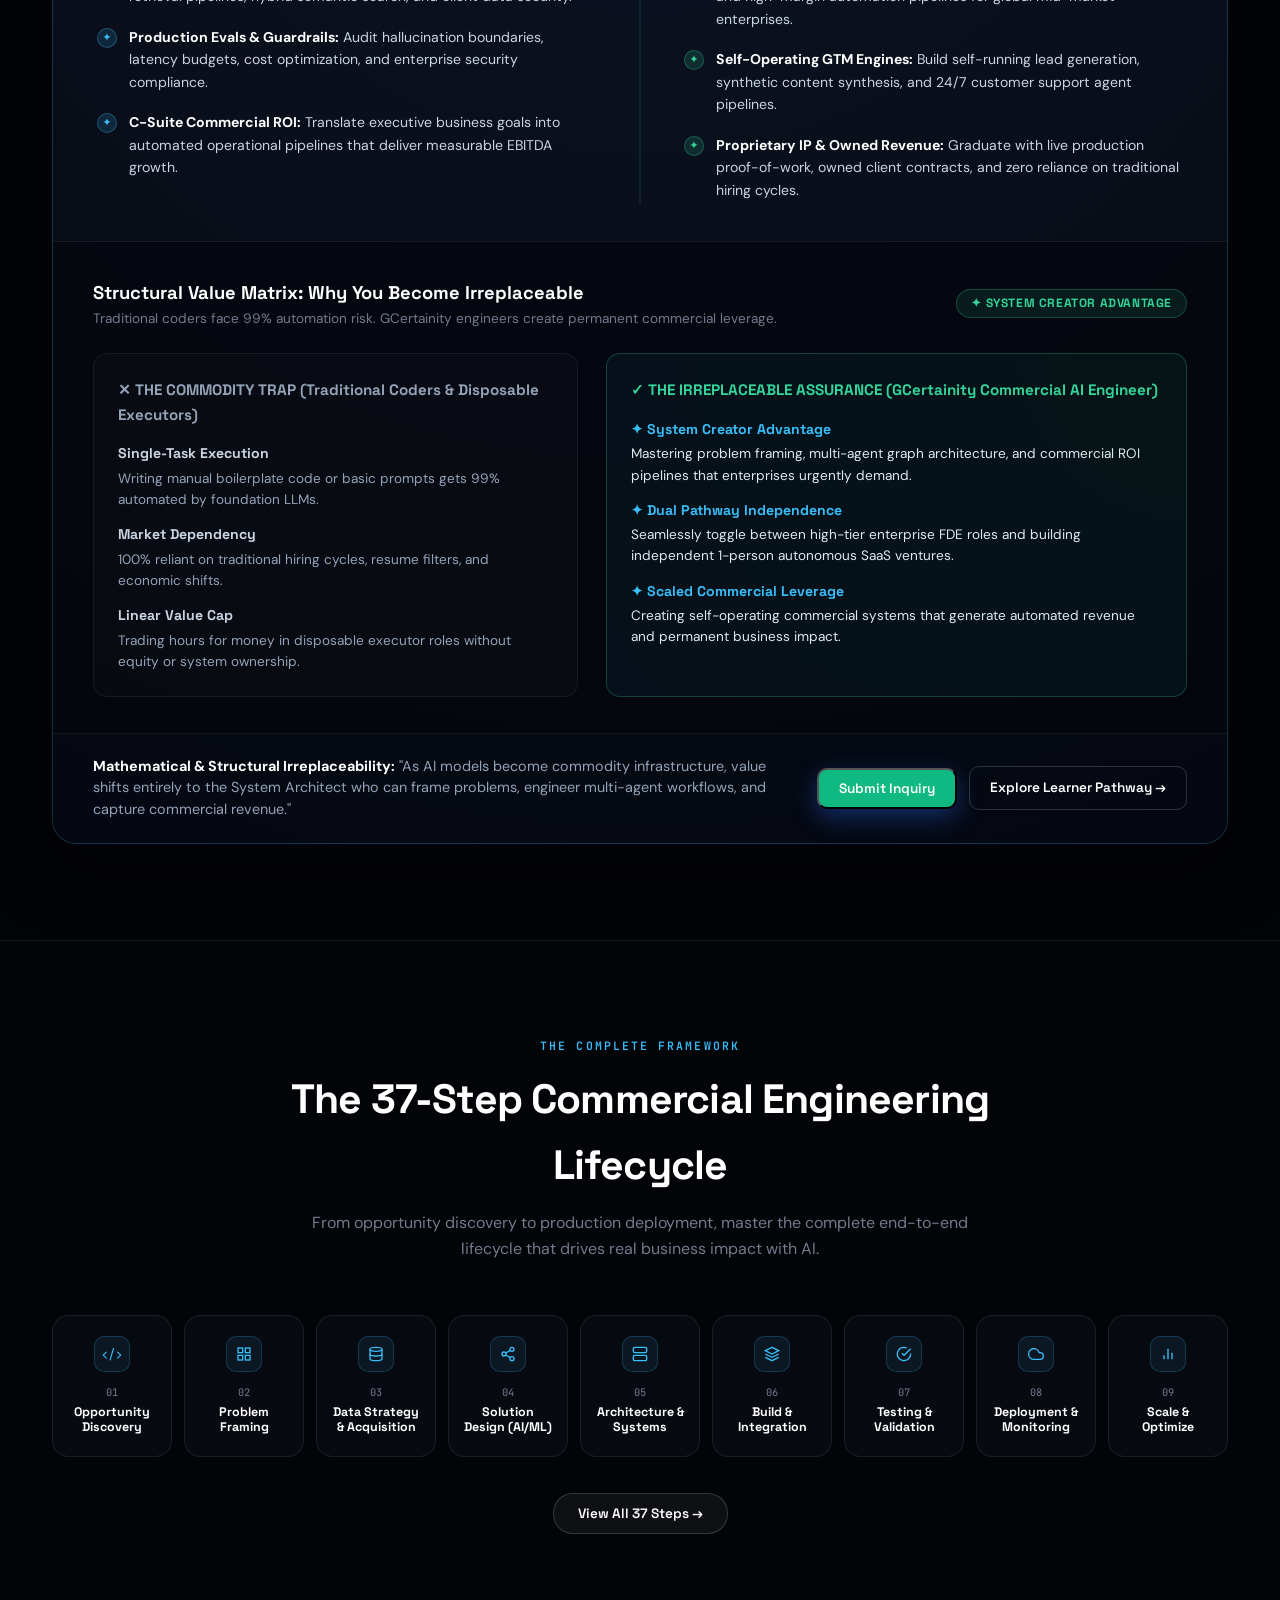
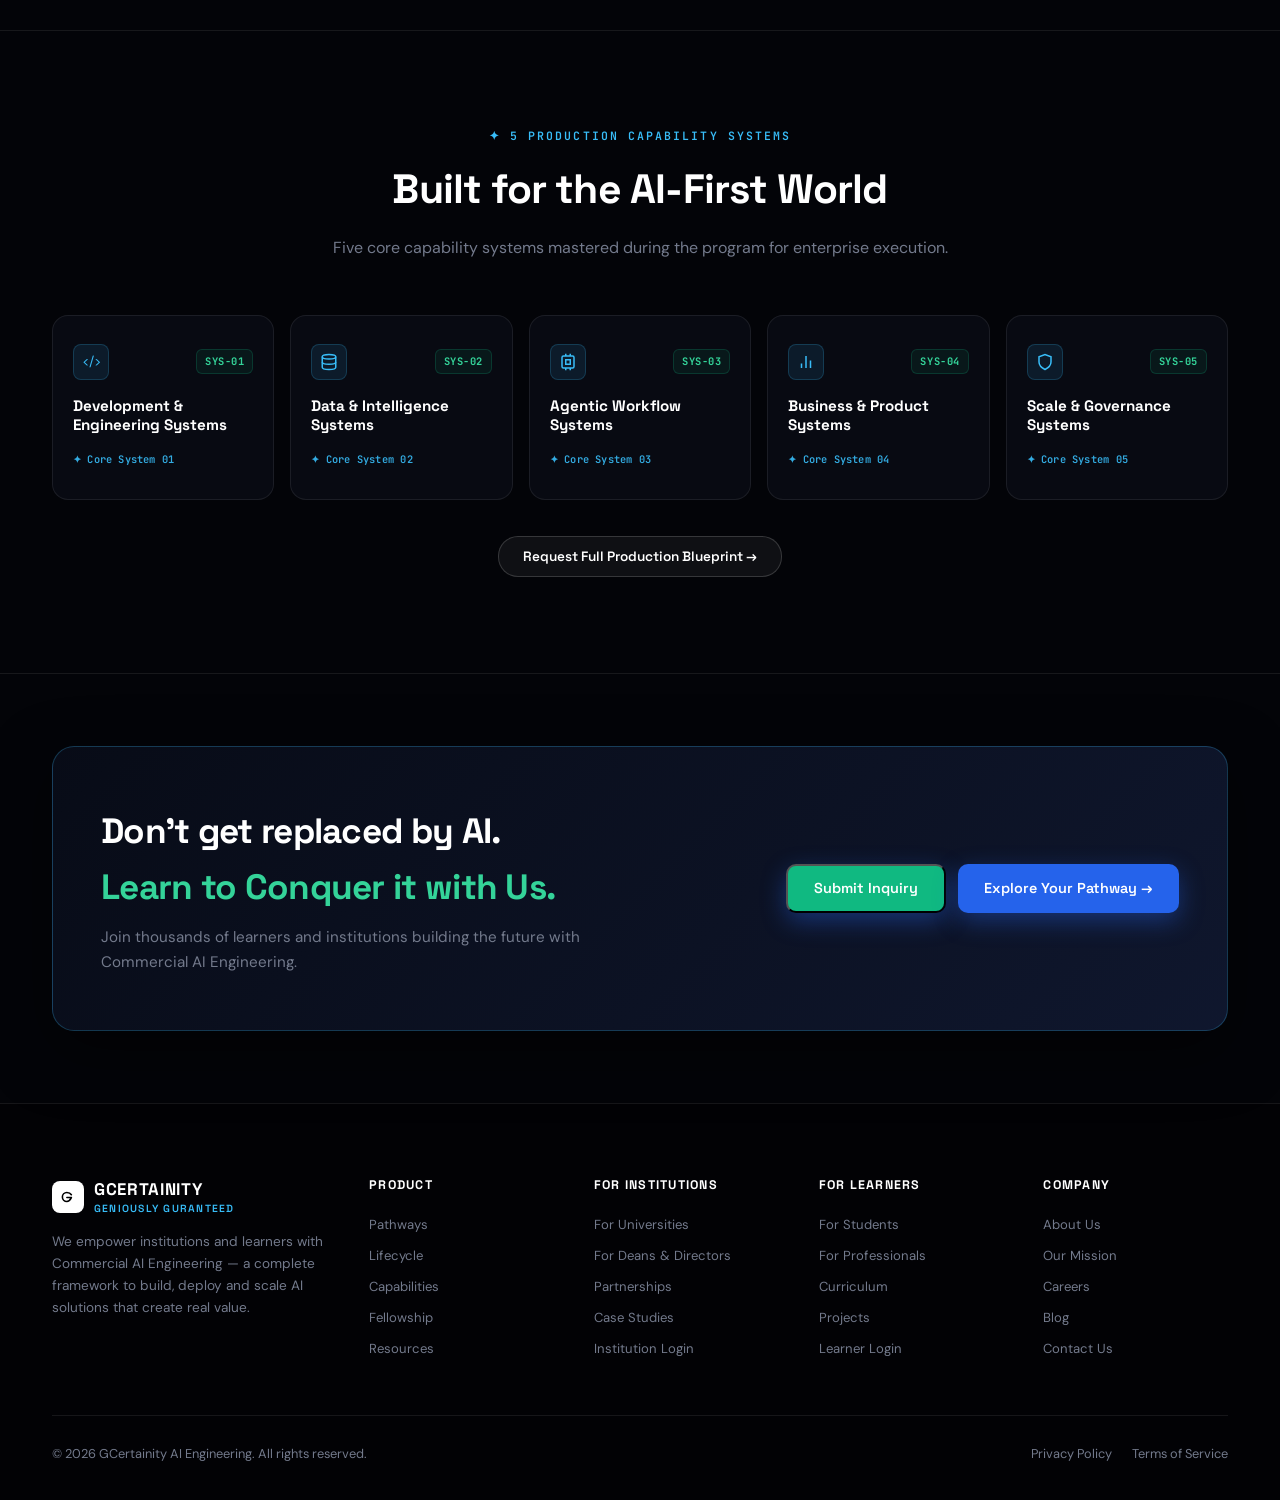
==== commit ead8ebca: "Remove avatar trust strip from hero section" ====
--- a/index.html
+++ b/index.html
@@ -1305,18 +1305,7 @@
             <button class="btn-hero-sec" onclick="openModal('learner')">Submit Inquiry</button>
           </div>
 
-          <div class="hero-trust-strip">
-            <div class="avatar-stack">
-              <img src="https://images.unsplash.com/photo-1534528741775-53994a69daeb?w=100&auto=format&fit=crop&q=80" alt="User" />
-              <img src="https://images.unsplash.com/photo-1507003211169-0a1dd7228f2d?w=100&auto=format&fit=crop&q=80" alt="User" />
-              <img src="https://images.unsplash.com/photo-1494790108377-be9c29b29330?w=100&auto=format&fit=crop&q=80" alt="User" />
-              <img src="https://images.unsplash.com/photo-1500648767791-00dcc994a43e?w=100&auto=format&fit=crop&q=80" alt="User" />
-            </div>
-            <div class="trust-text">
-              Trusted by <strong>12,000+ learners</strong> &amp;<br />
-              <strong>50+ Institutions</strong> worldwide
-            </div>
-          </div>
+
 
           <div class="stream-pill-bar">
             <span class="stream-pill-tag">✦ FOR ALL STREAMS</span>
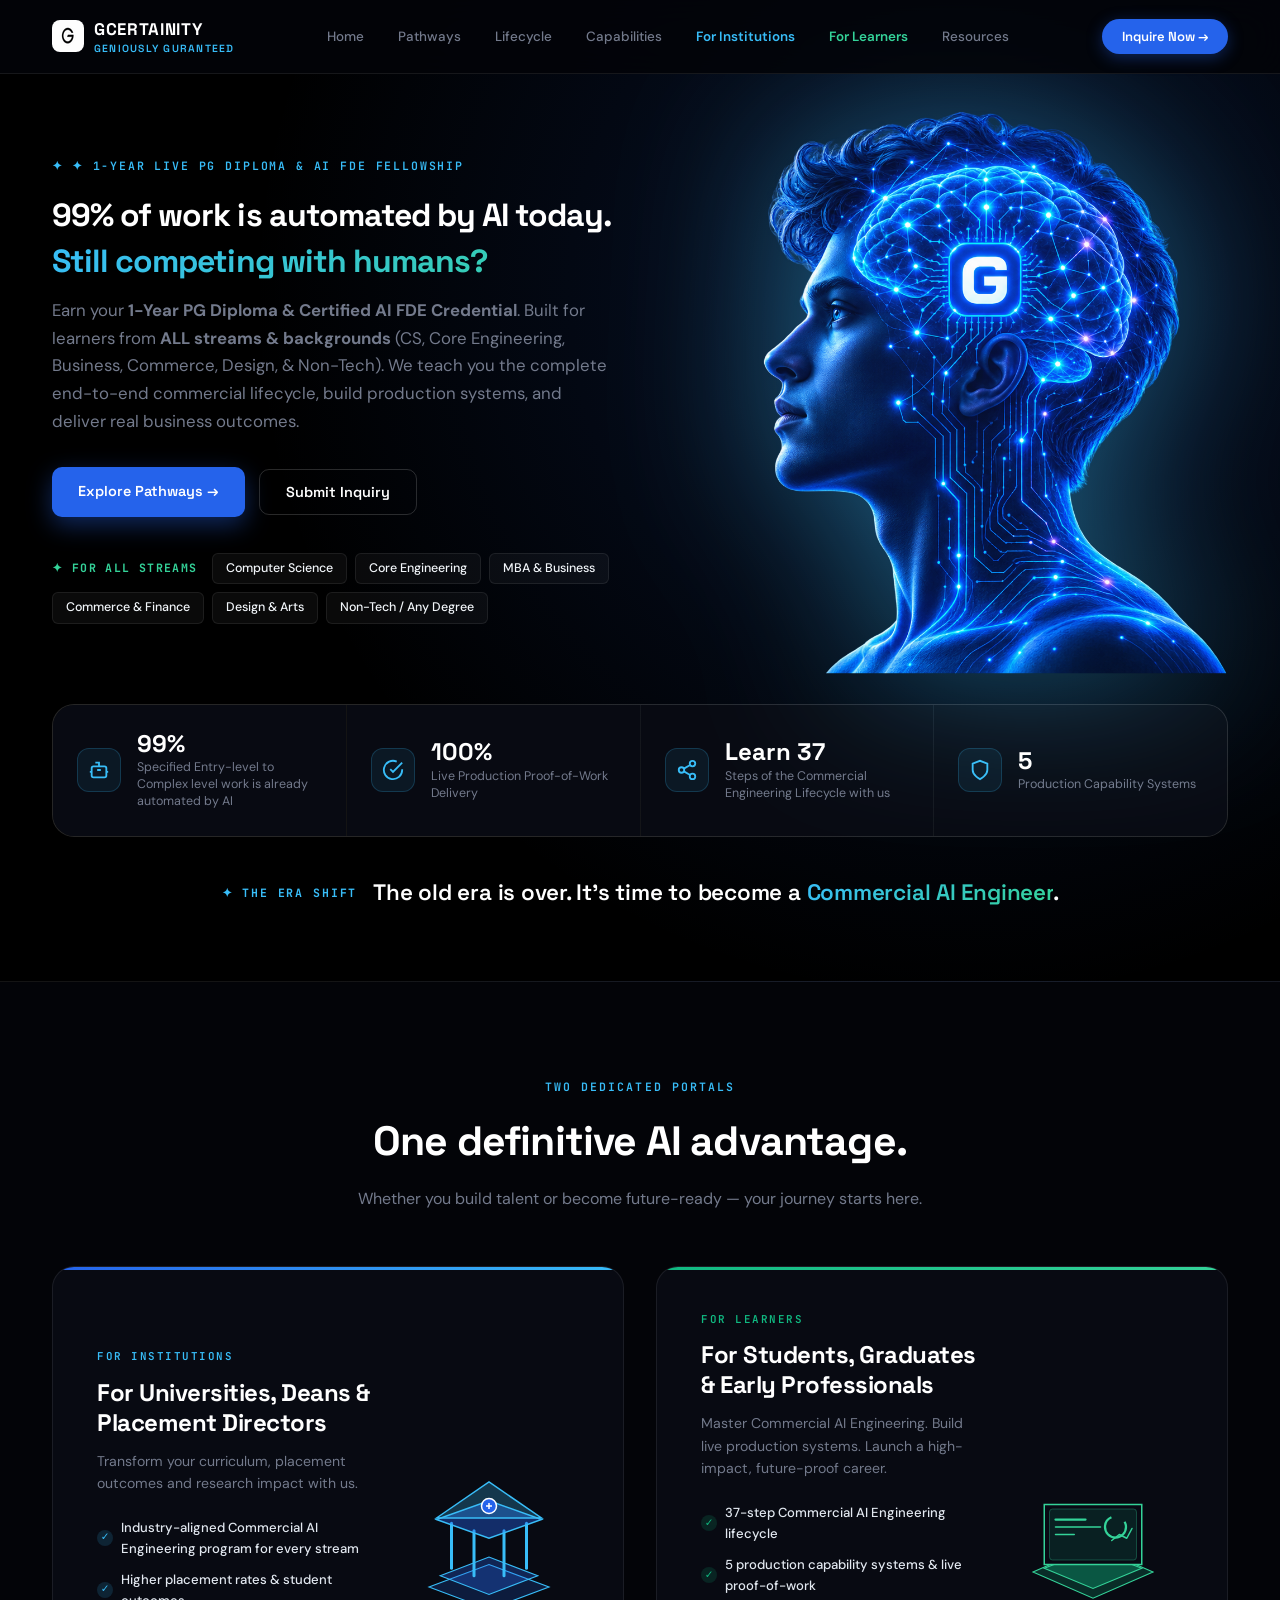
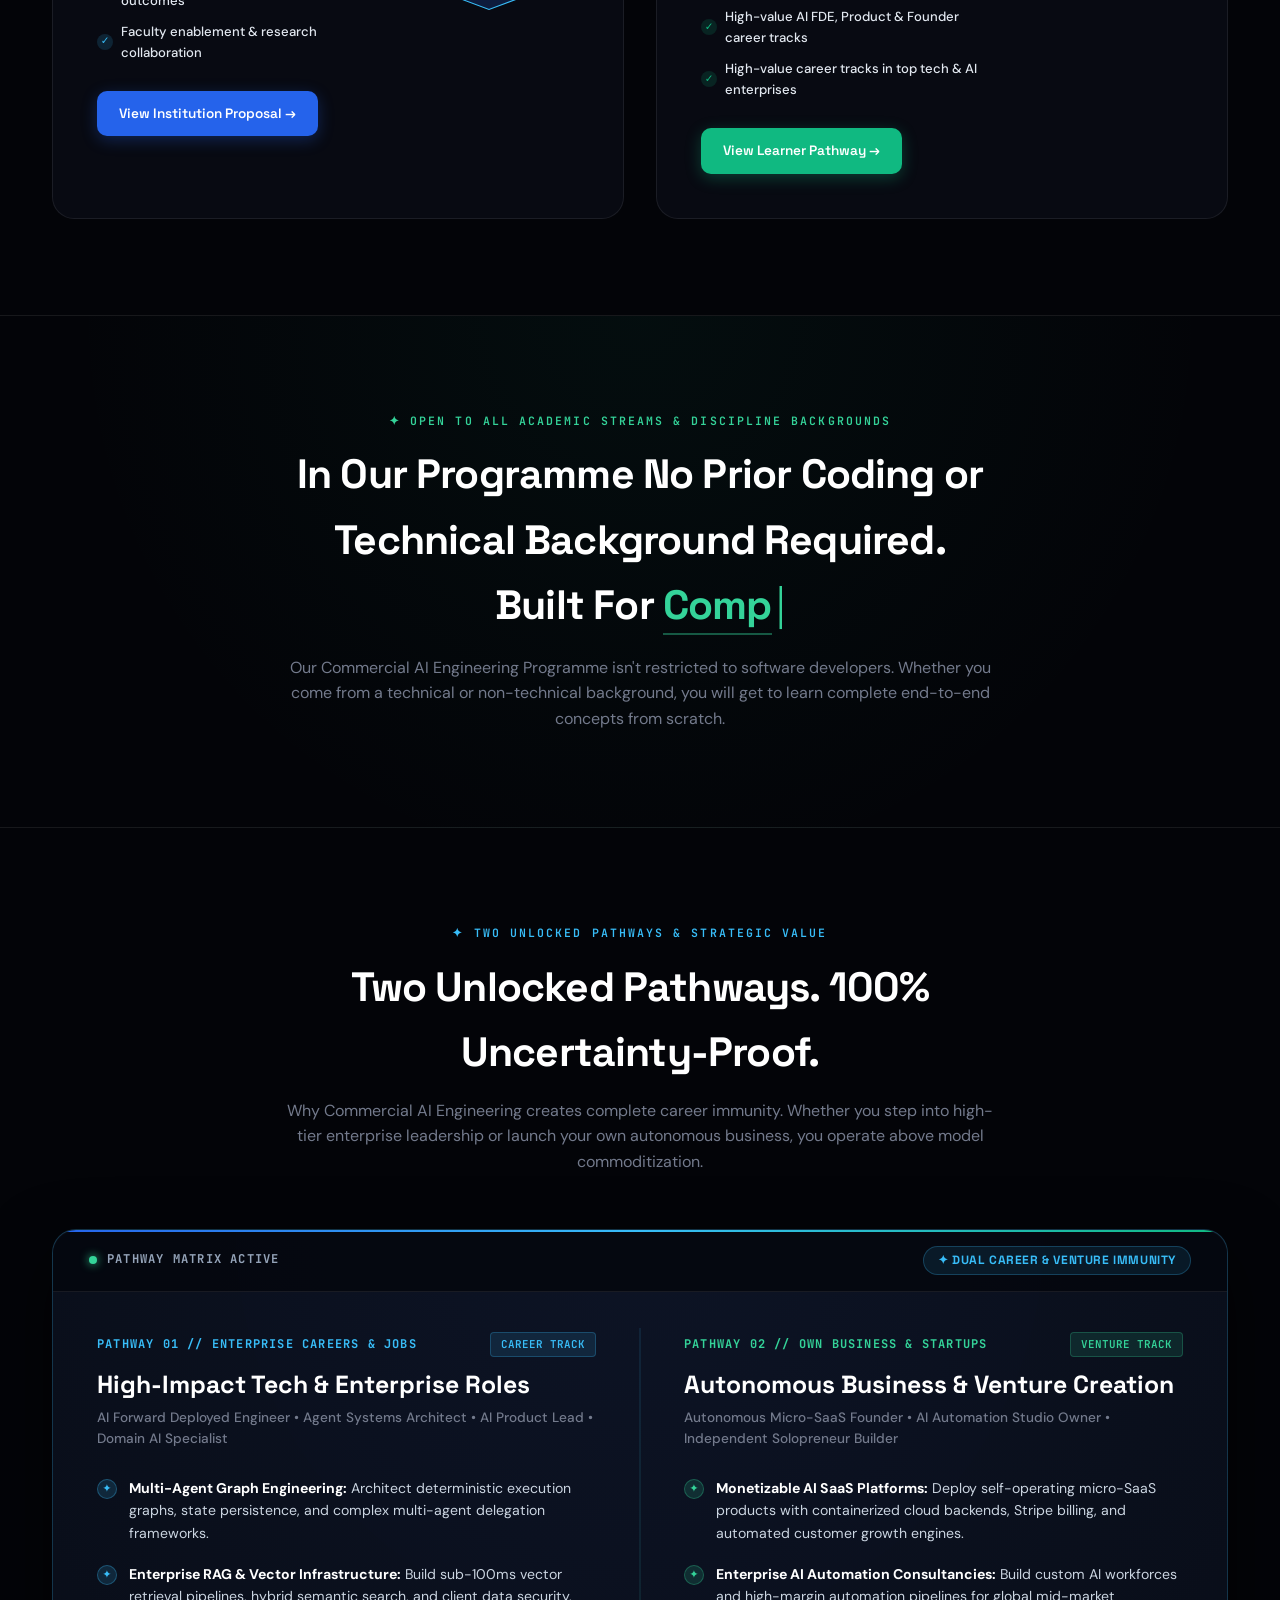
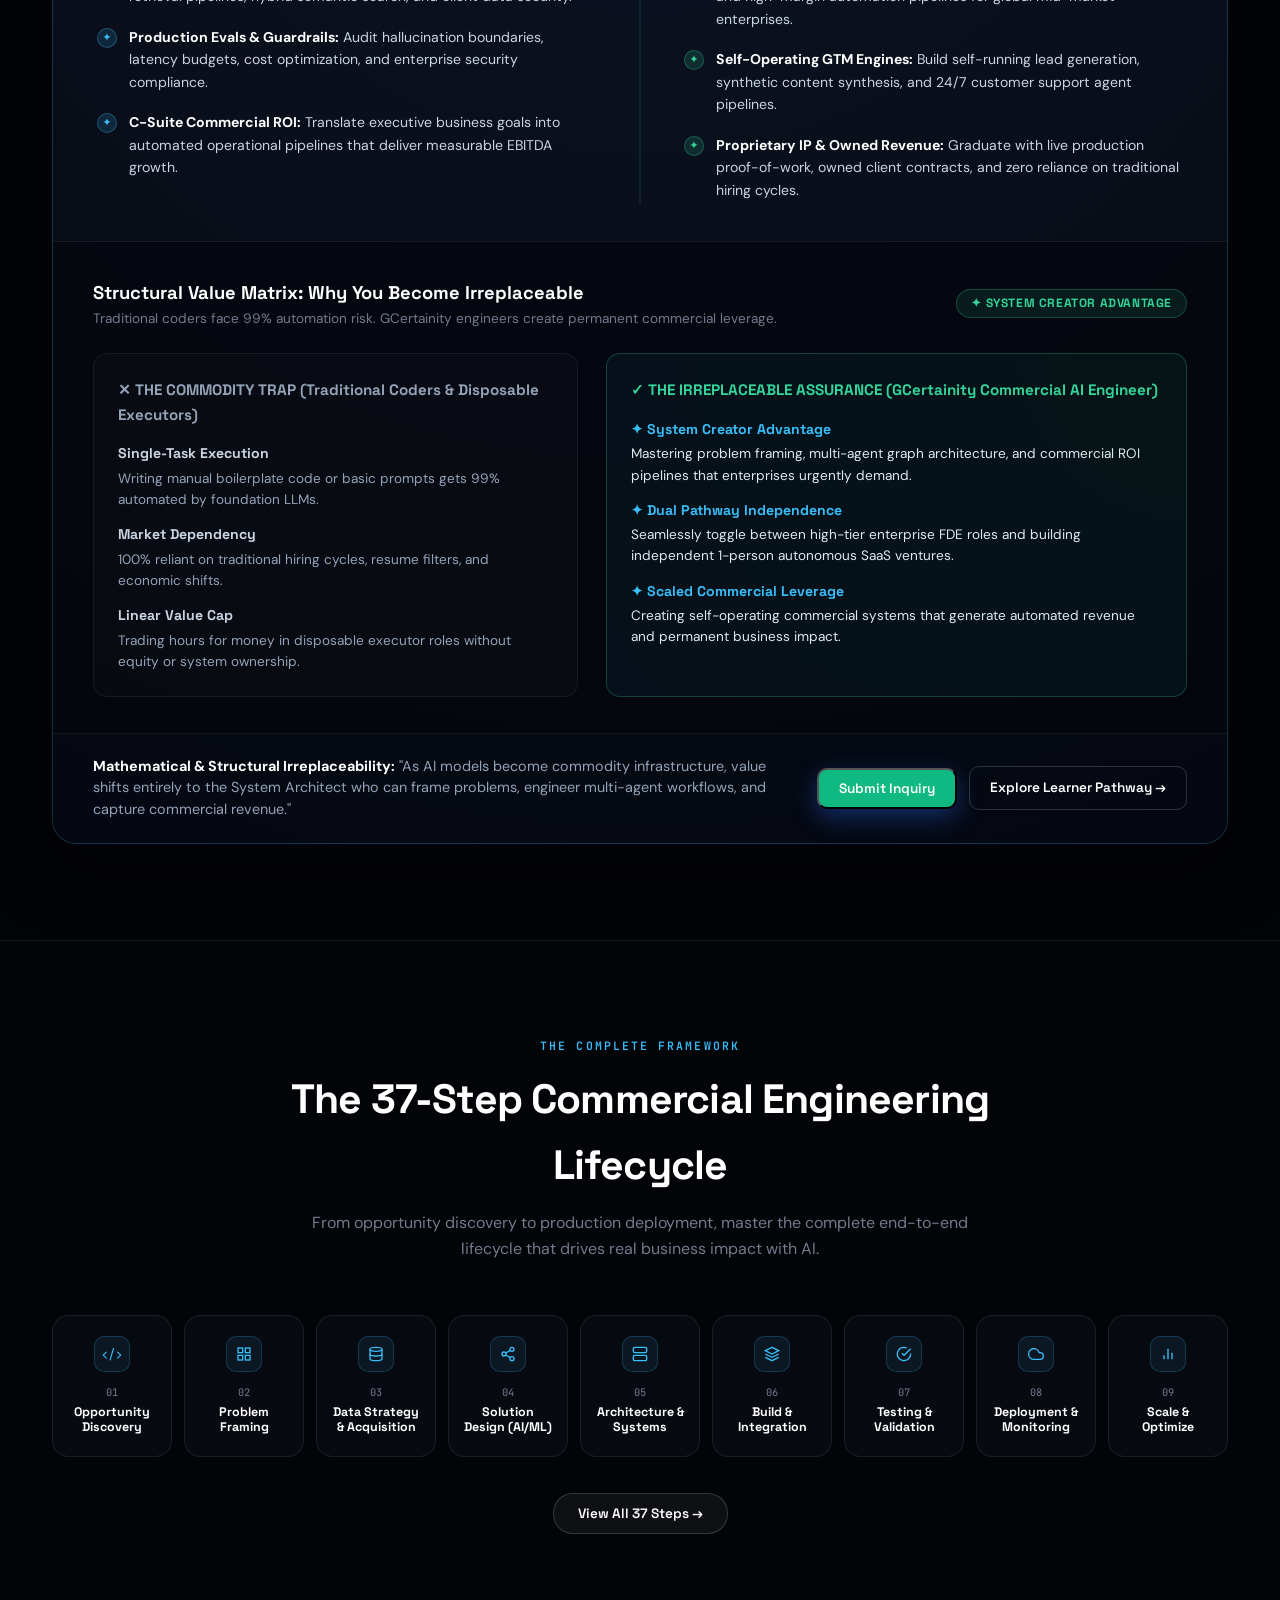
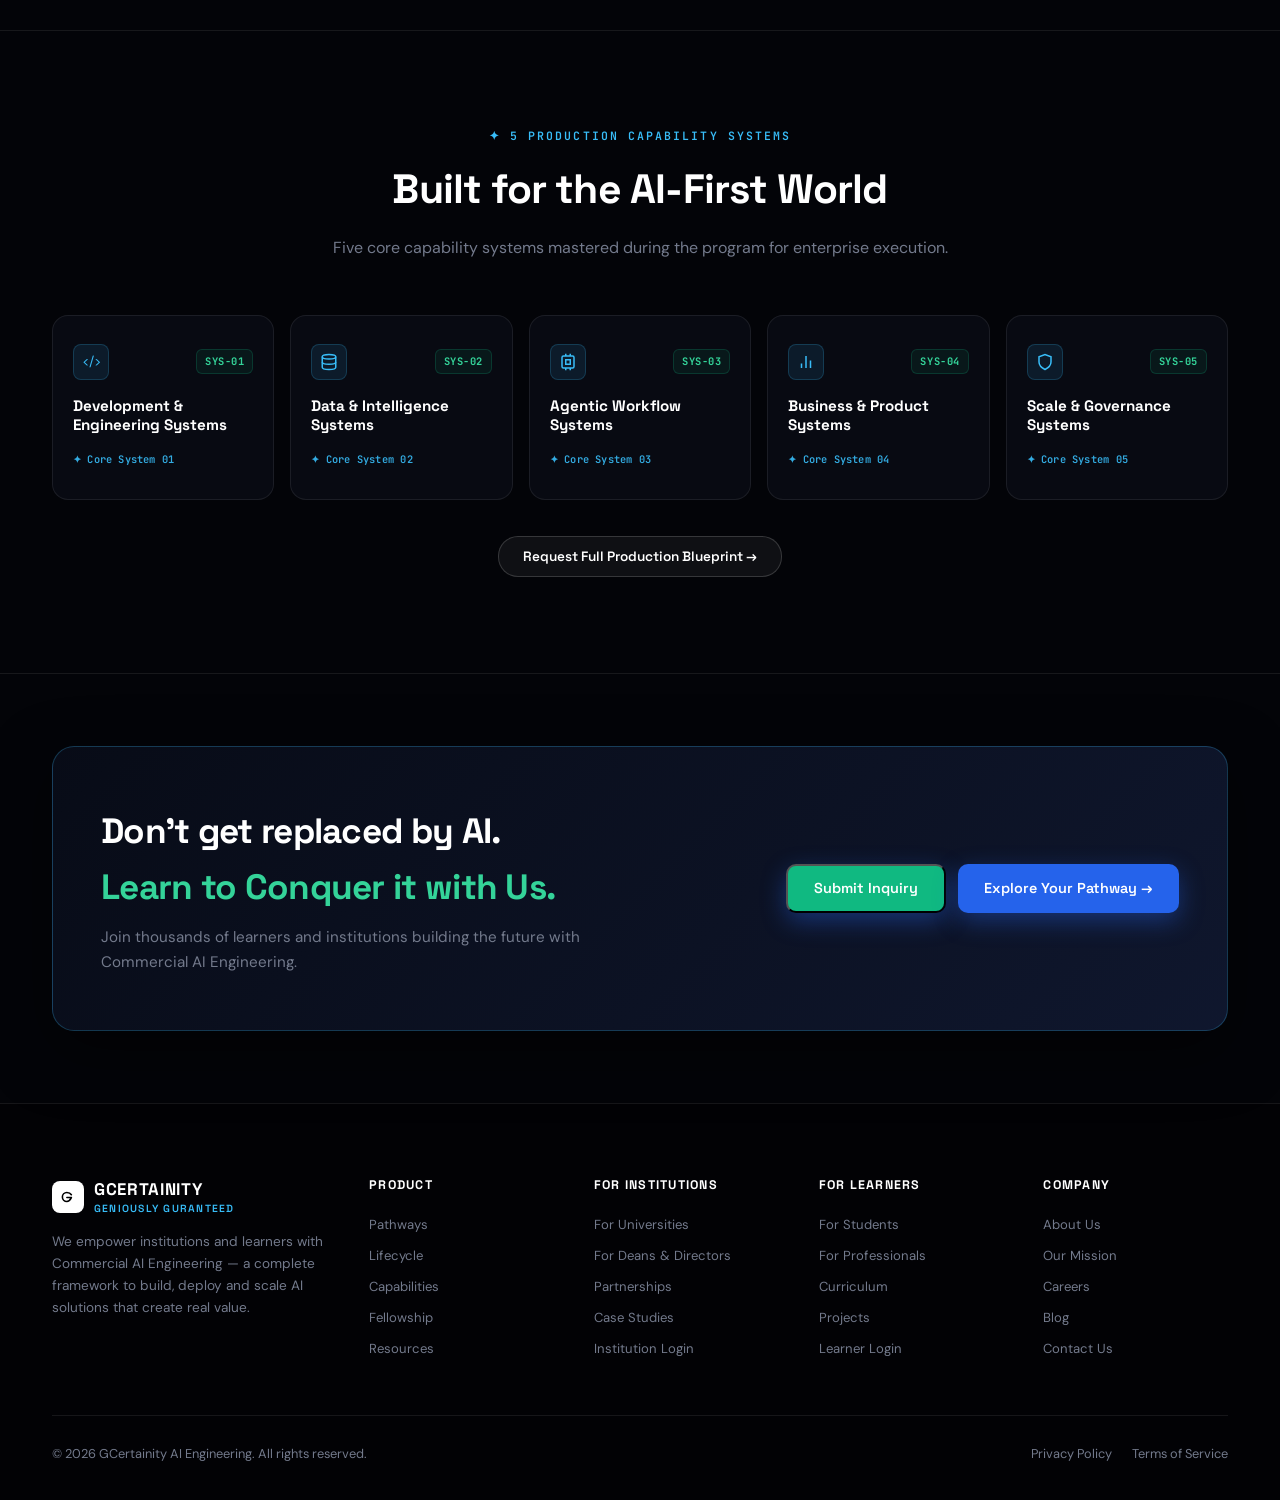
==== commit f834f62d: "Update website brand logo and all favicons from ChatGPT source image" ====
--- a/index.html
+++ b/index.html
@@ -1255,10 +1255,8 @@
   <nav class="g-nav" role="navigation">
     <div class="wrap g-nav-inner">
       <a href="index.html" class="g-brand">
-        <div class="g-brand-logo" aria-hidden="true">
-          <svg width="18" height="18" viewBox="0 0 32 32" fill="none">
-            <path d="M22 12 C20.5 9.5 17.5 8 14 8 C9.5 8 6 11.5 6 16 C6 20.5 9.5 24 14 24 C18.5 24 22 17 22 17 L14 17" stroke="#000" stroke-width="2.8" stroke-linecap="round" stroke-linejoin="round" fill="none"/>
-          </svg>
+        <div class="g-brand-logo" aria-hidden="true" style="overflow:hidden; border-radius:8px;">
+          <img src="favicon-32x32.png" alt="GCertainity Logo" style="width:100%; height:100%; object-fit:cover; display:block;" />
         </div>
         <div>
           <span>GCERTAINITY</span>
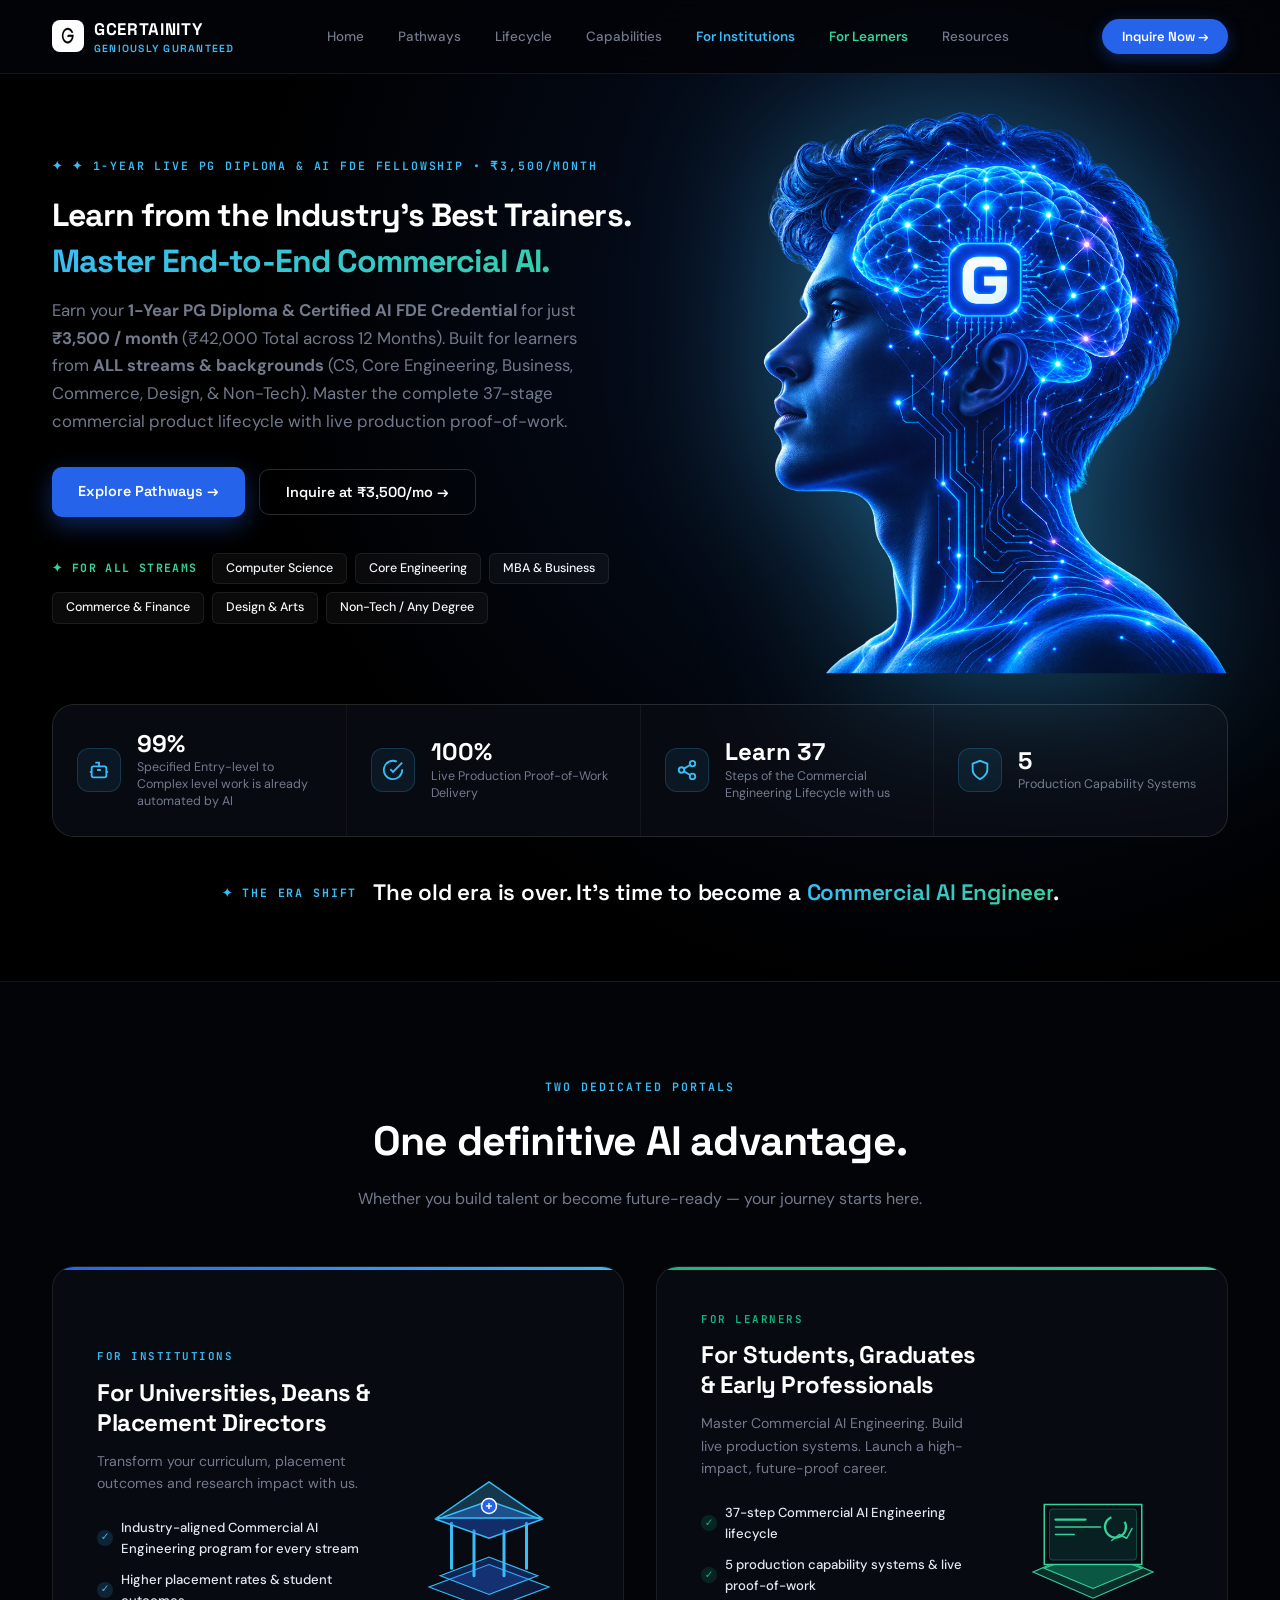
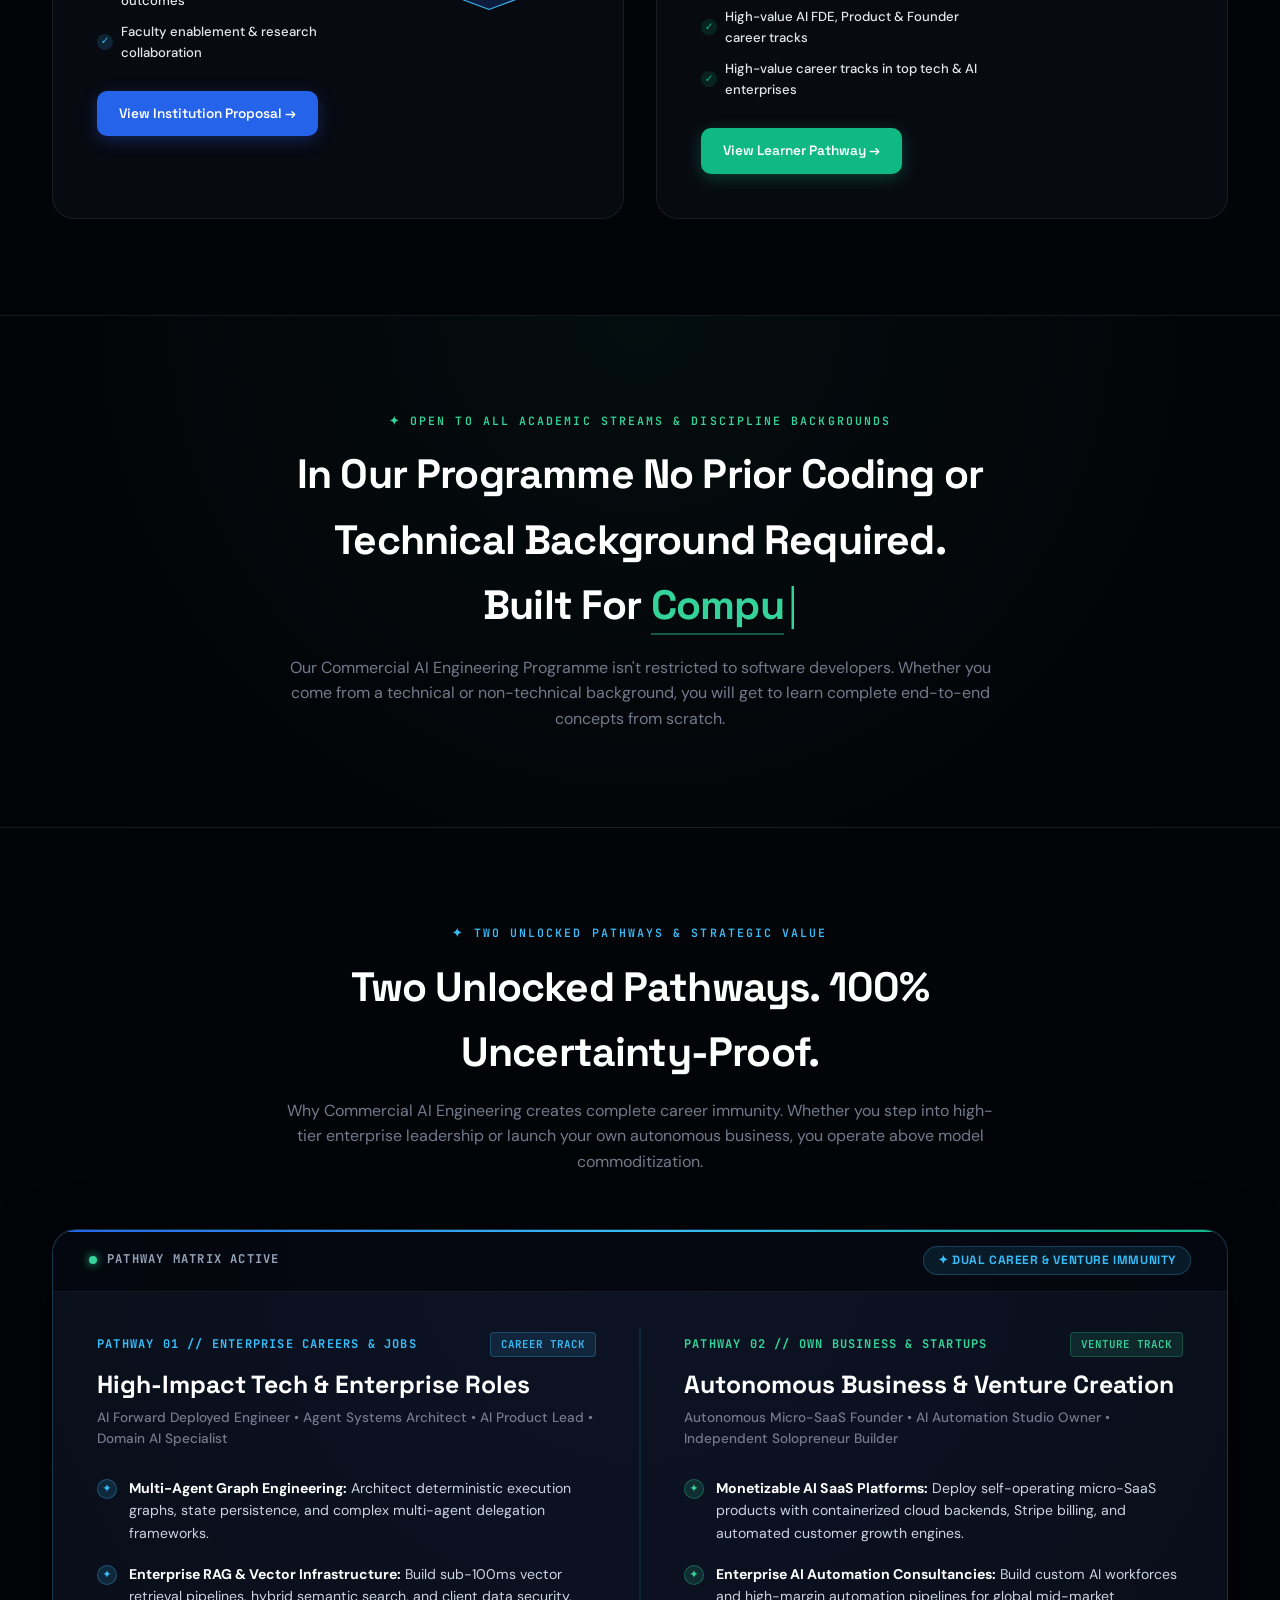
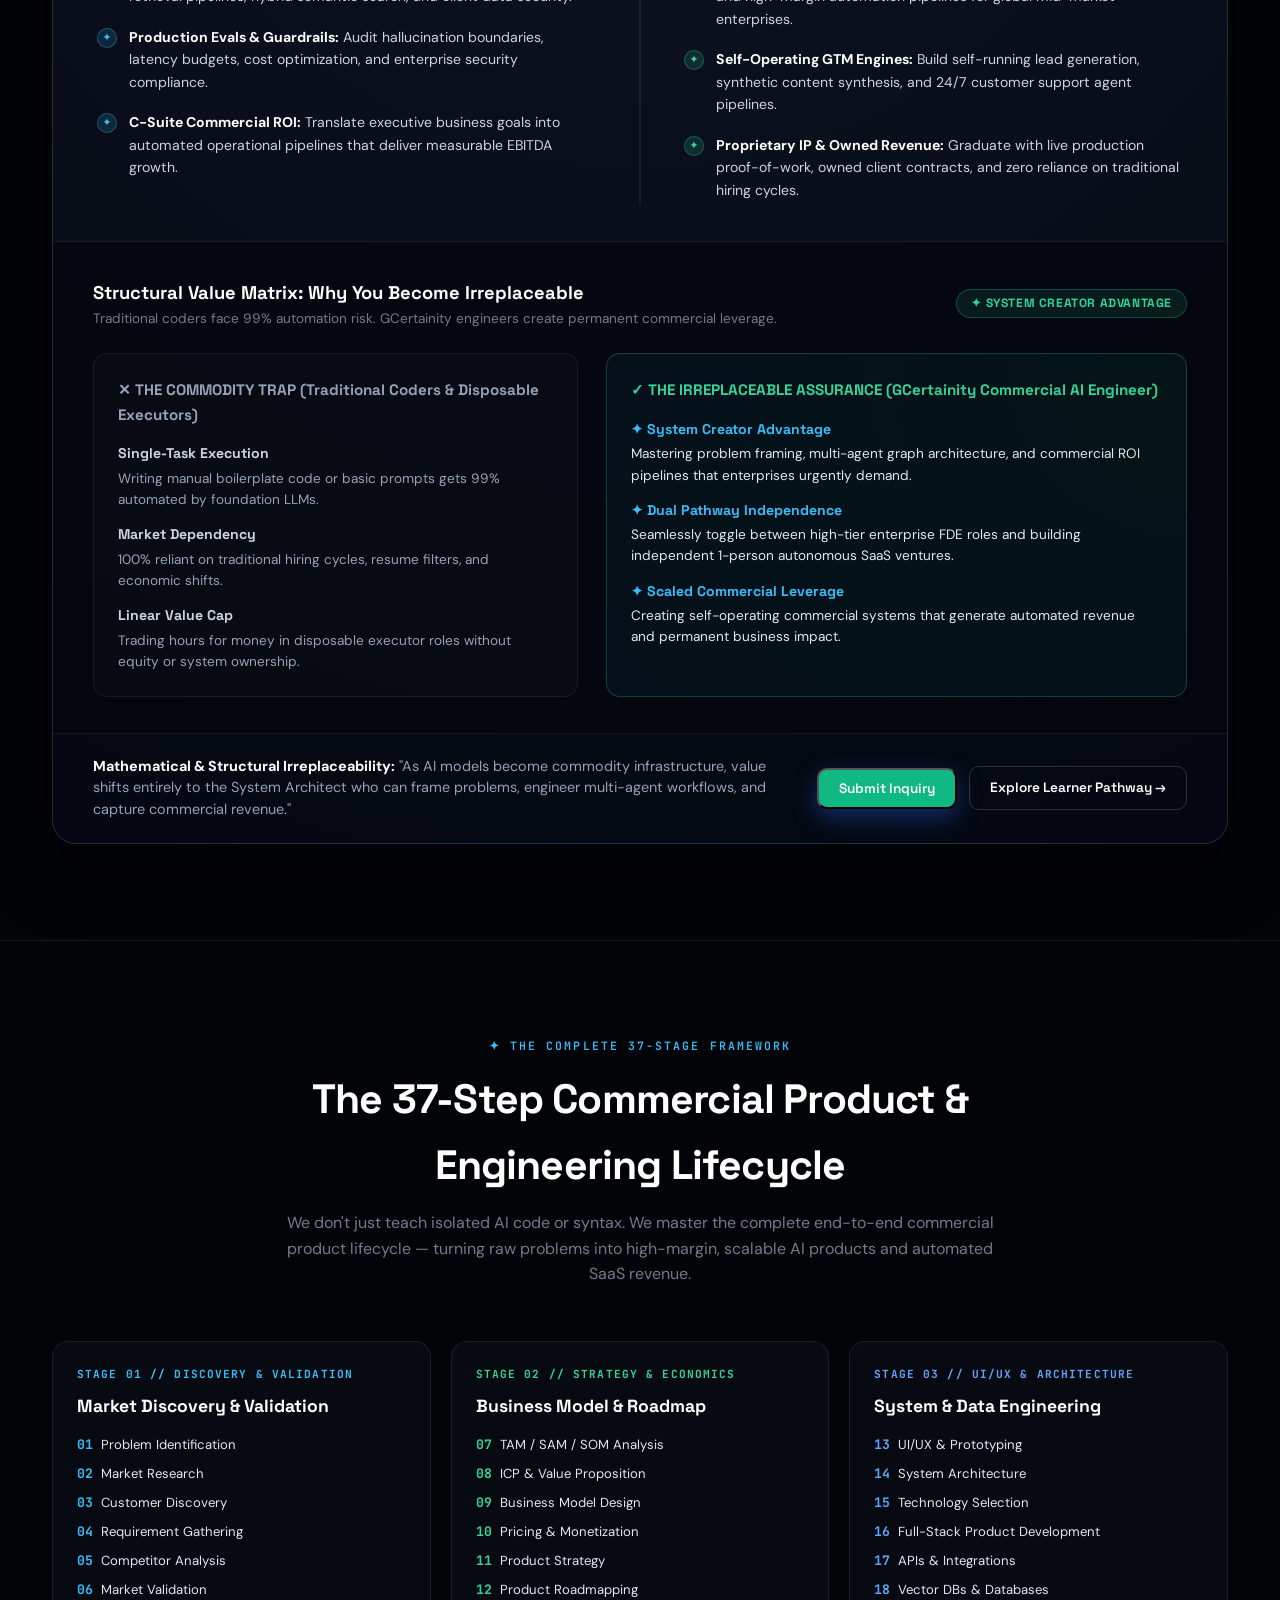
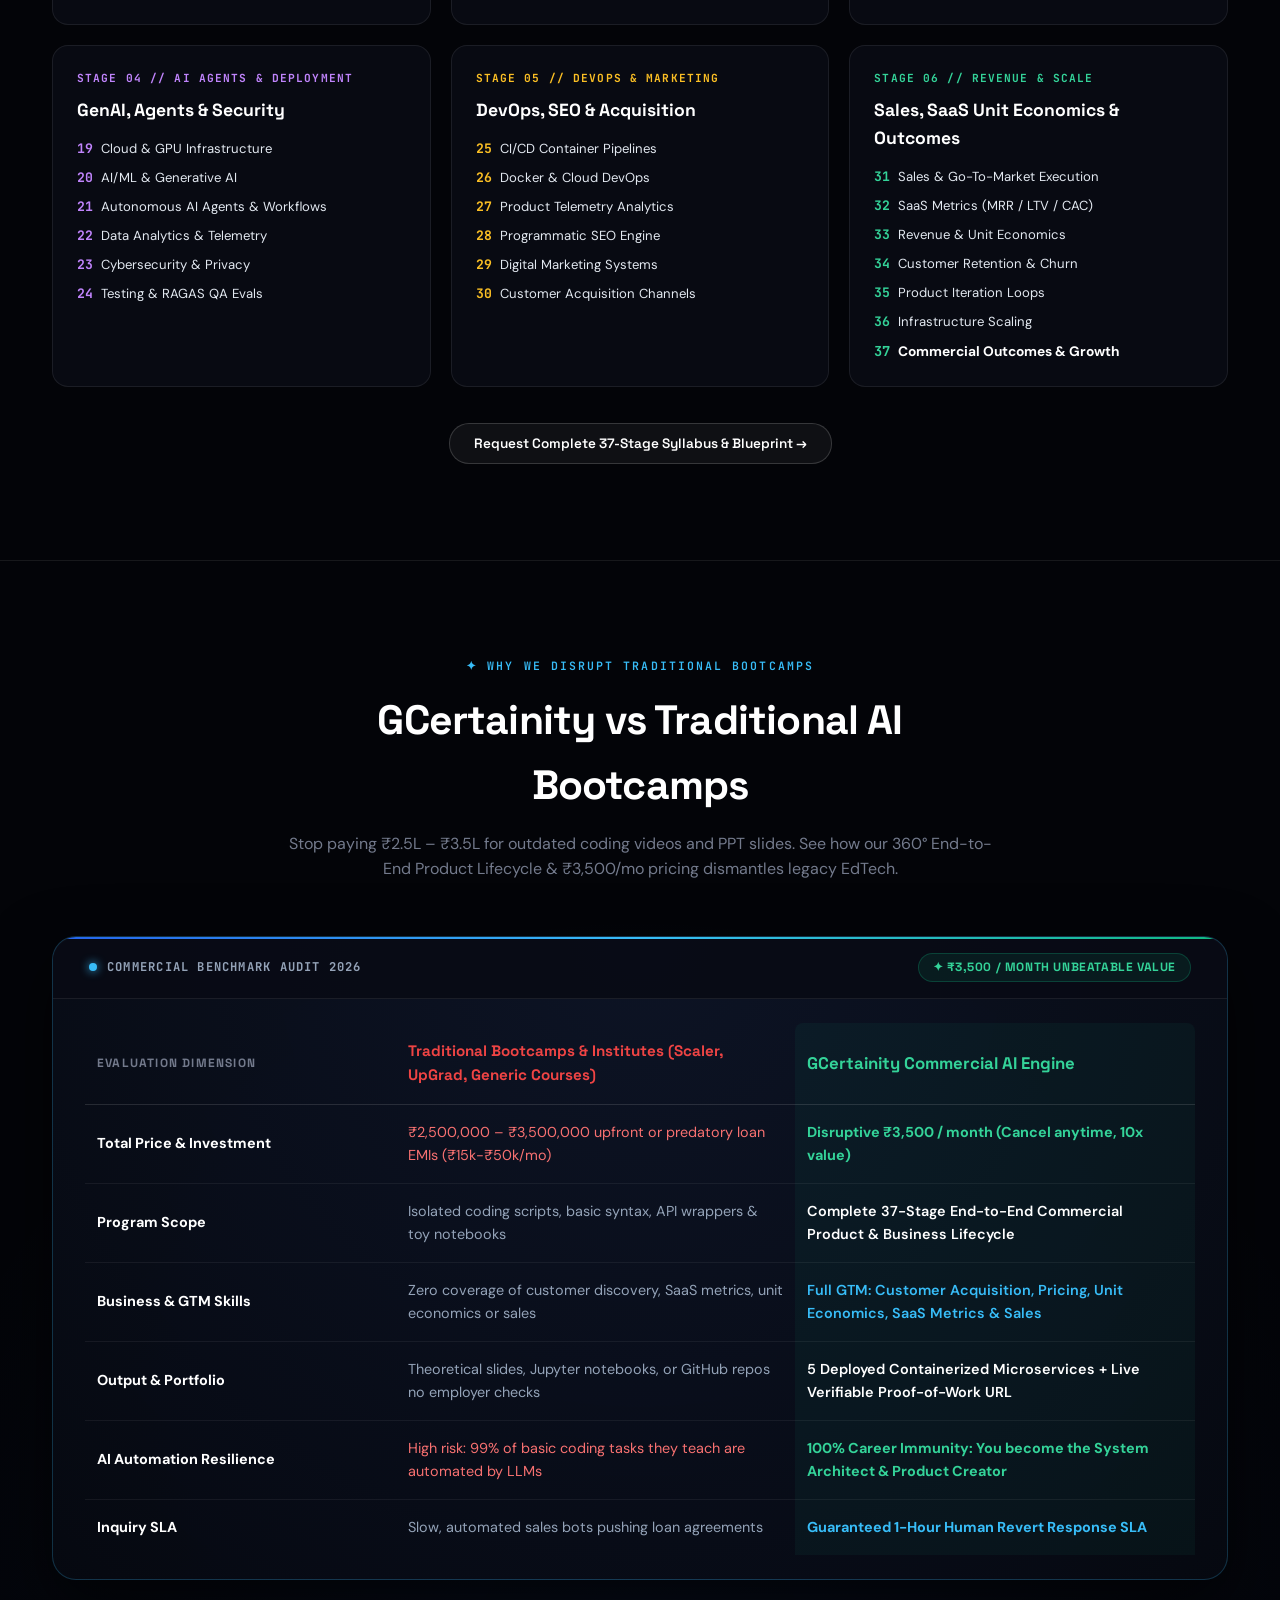
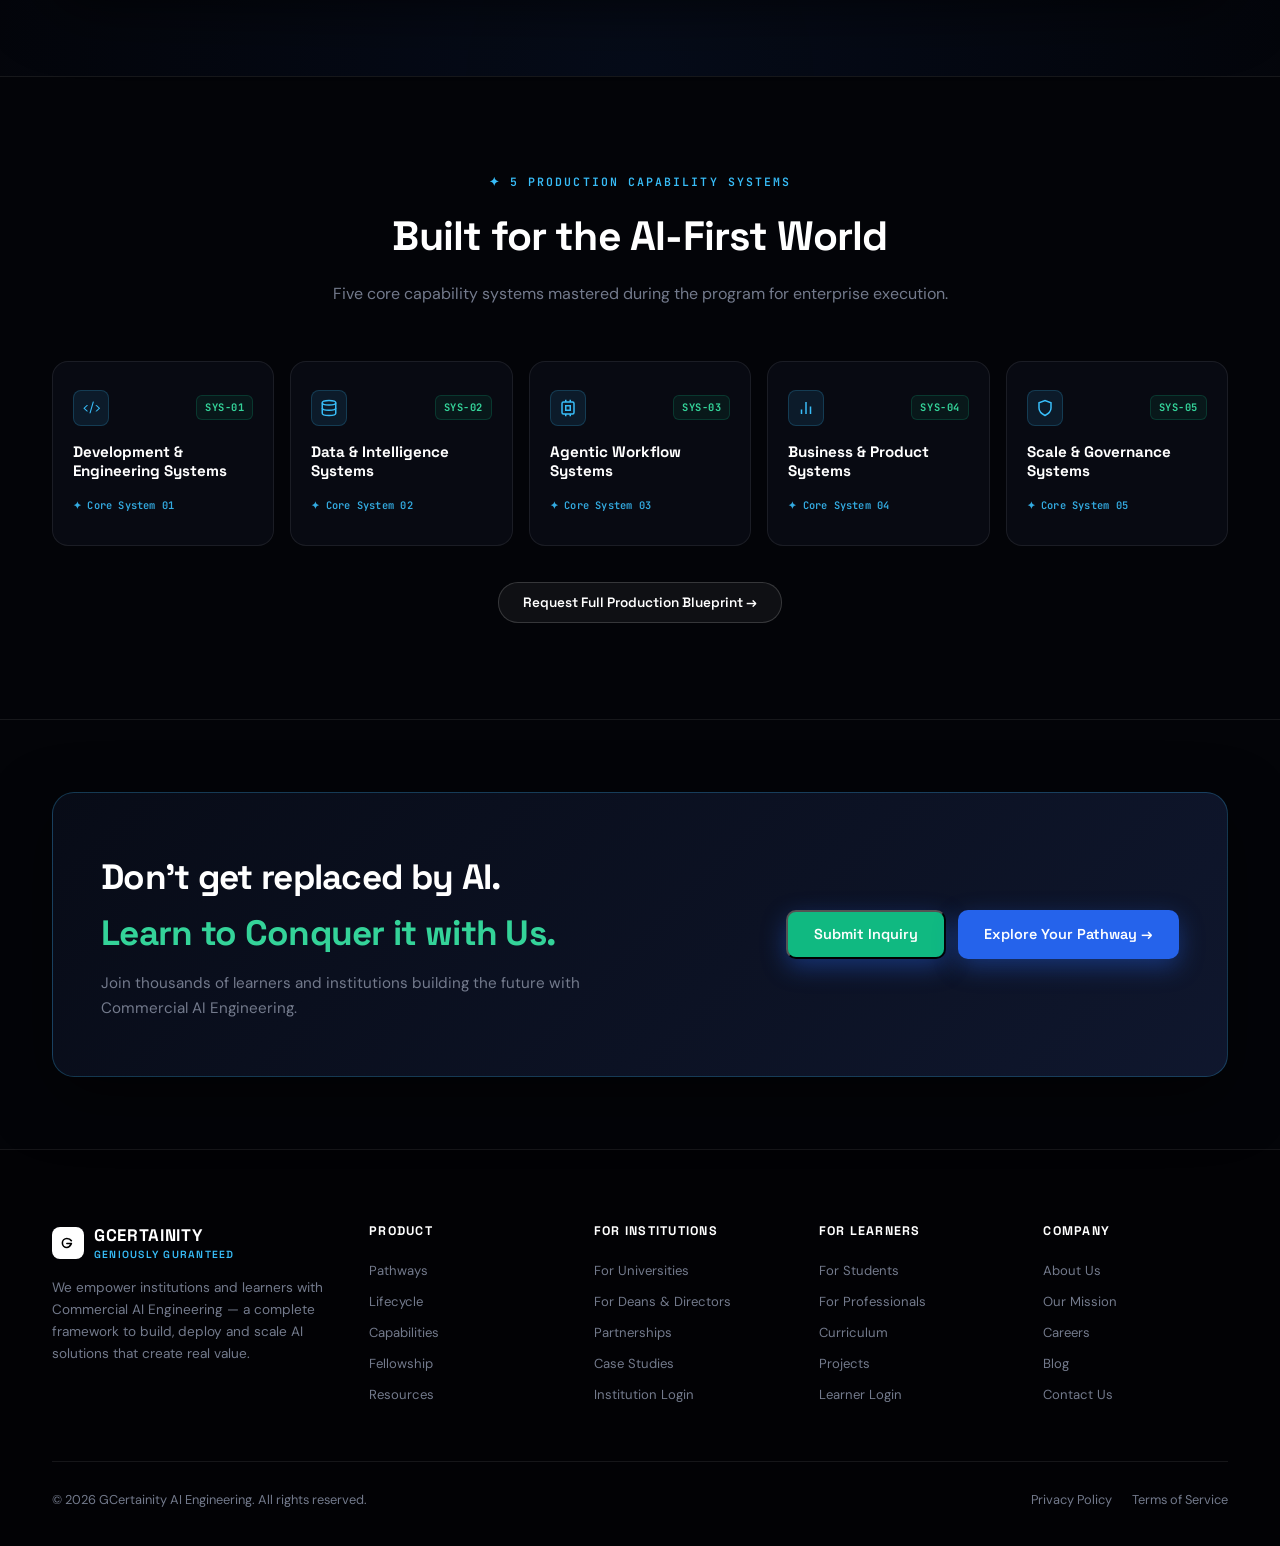
==== commit dc979aaf: "feat(seo): complete candidate page formatting, 37-stage product lifecycle integration, pricing stand" ====
--- a/index.html
+++ b/index.html
@@ -3,9 +3,9 @@
 <head>
   <meta charset="UTF-8" />
   <meta name="viewport" content="width=device-width, initial-scale=1.0" />
-  <title>1-Year Live PG Diploma &amp; AI FDE Fellowship in Commercial AI Engineering | Best AI Course in Indore, Bhopal, Ujjain &amp; MP | GCertainity</title>
-  <meta name="description" content="Master Commercial AI Engineering with the #1 Live AI FDE Fellowship in Madhya Pradesh (Indore, Ujjain, Bhopal). Build 5 containerized production AI systems, master multi-agent RAG &amp; RAGAS evals. Open to all streams (CSE, Core Engg, MBA, B.Com, B.Sc) with zero prerequisites &amp; 1-hour inquiry response." />
-  <meta name="keywords" content="LangGraph Multi Agent Course, Advanced RAG Architecture Course, RAGAS Evals Auditing Course, CrewAI Agent System Course, AutoGen Multi Agent Development, Vector DB Course Qdrant Pinecone Chroma, vLLM and Ollama Local LLM Deployment, GraphRAG &amp; Hybrid Search Implementation, Docker &amp; Kubernetes for AI Engineers, FastAPI Backend AI Microservices, Hugging Face Fine Tuning Llama 3, DeepSeek Fine-tuning Course, Prompt Engineering to Agentic AI Course, PyTorch LLM Fine Tuning Course, Agentic AI Engineering Course, Generative AI Full Stack Course, Autonomous AI Agent Systems Development, Enterprise GenAI Production Course, LLM Application Development Course, Custom LLM Fine Tuning Bootcamp, LLM Agent Workflows Course, Best AI Course for Zero Coding Prerequisites, AI Course for Non-Tech Students, How to learn AI Engineering without CS degree, AI Course for Core Engineering Students, AI Course for MBA and Business Students, AI Course for BCom and BSc Graduates, Beginner to Advanced AI Engineer Course, AI Engineering for Working Professionals, AI Forward Deployed Engineer Fellowship, AI Systems Architect Course, Generative AI Product Manager Course, AI Agent Engineer Roadmap 2026, Highest Paying AI Engineering Course, AI Freelancing &amp; Startup Agency Course, AI Solutions Architect Fellowship, Best live AI course with proof of work, How to become an AI Engineer in 1 year, AI course with real production projects, Switch from non-coding to AI engineering, Best alternative to Scaler UpGrad AI course 2026, How to build autonomous AI agents for businesses, Salary of AI Forward Deployed Engineer in India, Live Online AI Engineering Fellowship India, Practical AI Course with Live Proof of Work, Affordable AI Course ₹10000 per month, Financial AI Systems Course, Healthcare AI LLM Agent Course, Legal Document RAG Contract Auditing, AWS Bedrock Azure OpenAI Enterprise Deployment, Groq LPU Fast LLM Inference Optimization, TensorRT-LLM vLLM High Throughput Inference, Serverless AI Deployment Modal RunPod, LangSmith Traceloop LLM Observability, Protect tech career from AI automation, Immune to AI job replacement, Why generic coding courses are obsolete 2026, Commercial AI Engineer, Best AI Course in Indore, AI Course in Bhopal, AI Course in Ujjain, AI Course in Madhya Pradesh, Best AI Course in Jabalpur, AI Course in Gwalior, AI Institute in Sagar Rewa Dewas Ratlam, Central India #1 Commercial AI Institute, ExcelR Indore AI Course Alternative, CyberGrow Institute Indore Alternative, LNCT Bhopal AI Course Alternative, VIT Bhopal AI ML Course Alternative, Acropolis Indore BTech AI Alternative, SGSITS Indore AI Course Alternative, MITS Gwalior AI ML Course Alternative, IIITDM Jabalpur AI Course Alternative, Avantika University Ujjain AI Course, GGITS Jabalpur AI Course Alternative, Medi Caps University Indore AI Course, Sage University Indore AI Course, Oriental College Bhopal AI Course, SIRT Bhopal AI Course Alternative, Future Multimedia Indore Alternative, Hire Certified AI Forward Deployed Engineers India, GCertainity" />
+  <title>AI FDE Course &amp; Commercial AI Engineering Fellowship | GCertainity</title>
+  <meta name="description" content="Master Forward Deployed Engineering, multi-agent systems, RAG, and cloud deployment in GCertainity's 1-year live fellowship for ₹3,500/month (₹42,000 total)." />
+  <meta name="keywords" content="AI FDE course, Forward Deployed Engineer course, AI engineering course India, Commercial AI Engineering, Applied AI course, AI FDE fellowship" />
   <link rel="canonical" href="https://gcertainity.com/" />
   <meta name="geo.region" content="IN-MP" />
   <meta name="geo.placename" content="Indore, Ujjain, Bhopal, Gwalior, Jabalpur, Sagar, Rewa, Dewas, Ratlam, Madhya Pradesh, India" />
@@ -15,8 +15,8 @@
   <meta property="og:type" content="website" />
   <meta property="og:site_name" content="GCertainity Venture Studio" />
   <meta property="og:url" content="https://gcertainity.com/" />
-  <meta property="og:title" content="Best AI Course in Indore, Bhopal, Ujjain &amp; MP | Commercial AI Engineering | GCertainity" />
-  <meta property="og:description" content="Stop taking theoretical AI courses. Build 5 real-world deployed production AI systems and earn your standalone GCertainity AI FDE Certification with 1-hour guaranteed inquiry revert." />
+  <meta property="og:title" content="Learn from Best Trainers | Commercial AI Engineering Fellowship at ₹3,500/mo | GCertainity" />
+  <meta property="og:description" content="Learn from the best trainers. Master the complete 37-stage commercial AI product lifecycle for ₹3,500/month. Build 5 live containerized production systems." />
   <meta property="og:image" content="https://gcertainity.com/og-home.jpg" />
   <meta property="og:locale" content="en_US" />
 
@@ -24,8 +24,8 @@
   <meta name="twitter:card" content="summary_large_image" />
   <meta name="twitter:site" content="@GCertainity" />
   <meta name="twitter:url" content="https://gcertainity.com/" />
-  <meta name="twitter:title" content="Best AI Course in Indore, Bhopal, Ujjain &amp; MP | Commercial AI Engineering | GCertainity" />
-  <meta name="twitter:description" content="Beat AI automation. Join the 1-Year Live AI FDE Fellowship. Build 5 production AI systems, zero prior coding required, open to all streams." />
+  <meta name="twitter:title" content="Learn from Best Trainers | Commercial AI Engineering Fellowship at ₹3,500/mo | GCertainity" />
+  <meta name="twitter:description" content="Learn from the best trainers. Master the complete 37-stage commercial AI product lifecycle for ₹3,500/month. Build 5 live production systems." />
   <meta name="twitter:image" content="https://gcertainity.com/og-home.jpg" />
 
   <link rel="icon" href="https://gcertainity.com/favicon.png" type="image/png" sizes="512x512" />
@@ -98,8 +98,14 @@
     },
     "offers": {
       "@type": "Offer",
-      "price": "10000",
+      "price": "42000",
       "priceCurrency": "INR",
+      "priceSpecification": {
+        "@type": "UnitPriceSpecification",
+        "price": "3500",
+        "priceCurrency": "INR",
+        "unitCode": "MON"
+      },
       "url": "https://gcertainity.com/"
     }
   }
@@ -147,7 +153,7 @@
         "name": "How does GCertainity compare to Scaler, UpGrad, or Coursera AI courses in 2026?",
         "acceptedAnswer": {
           "@type": "Answer",
-          "text": "Unlike passive video courses or expensive theoretical bootcamps (₹2.5L-₹3.5L), GCertainity offers a 1-Year Live Fellowship for ₹10,000/month with 360+ live build hours, 5 deployed production systems, and verifiable live proof-of-work URLs."
+          "text": "Unlike passive video courses or expensive theoretical bootcamps (₹2.5L-₹3.5L), GCertainity offers a 1-Year Live Fellowship disruptively priced at ₹3,500/month with 360+ live build hours, 5 deployed production systems, and verifiable live proof-of-work URLs."
         }
       },
       {
@@ -1287,20 +1293,20 @@
 
         <!-- LEFT HERO CONTENT -->
         <div>
-          <div class="hero-eyebrow">✦ 1-YEAR LIVE PG DIPLOMA &amp; AI FDE FELLOWSHIP</div>
+          <div class="hero-eyebrow">✦ 1-YEAR LIVE PG DIPLOMA &amp; AI FDE FELLOWSHIP &bull; ₹3,500/MONTH</div>
 
           <h1 class="hero-h1" id="heroRotator">
-            <span class="hero-line-main">99% of work is automated by AI today.</span>
-            <span class="gradient-text hero-line-accent">Still competing with humans?</span>
+            <span class="hero-line-main">Learn from the Industry's Best Trainers.</span>
+            <span class="gradient-text hero-line-accent">Master End-to-End Commercial AI.</span>
           </h1>
 
           <p class="hero-sub">
-            Earn your <strong>1-Year PG Diploma &amp; Certified AI FDE Credential</strong>. Built for learners from <strong>ALL streams &amp; backgrounds</strong> (CS, Core Engineering, Business, Commerce, Design, &amp; Non-Tech). We teach you the complete end-to-end commercial lifecycle, build production systems, and deliver real business outcomes.
+            Earn your <strong>1-Year PG Diploma &amp; Certified AI FDE Credential</strong> for just <strong>₹3,500 / month</strong> (₹42,000 Total across 12 Months). Built for learners from <strong>ALL streams &amp; backgrounds</strong> (CS, Core Engineering, Business, Commerce, Design, &amp; Non-Tech). Master the complete 37-stage commercial product lifecycle with live production proof-of-work.
           </p>
 
           <div class="hero-actions">
             <a href="#portals" class="btn-hero-primary">Explore Pathways &rarr;</a>
-            <button class="btn-hero-sec" onclick="openModal('learner')">Submit Inquiry</button>
+            <button class="btn-hero-sec" onclick="openModal('learner')">Inquire at ₹3,500/mo &rarr;</button>
           </div>
 
 
@@ -1638,87 +1644,174 @@
   <section class="g-section" id="lifecycle">
     <div class="wrap">
       <div class="sec-head">
-        <div class="sec-eyebrow">THE COMPLETE FRAMEWORK</div>
-        <h2 class="sec-title">The 37-Step Commercial Engineering Lifecycle</h2>
-        <p class="sec-desc">From opportunity discovery to production deployment, master the complete end-to-end lifecycle that drives real business impact with AI.</p>
+        <div class="sec-eyebrow" style="color:var(--cyan);">✦ THE COMPLETE 37-STAGE FRAMEWORK</div>
+        <h2 class="sec-title">The 37-Step Commercial Product &amp; Engineering Lifecycle</h2>
+        <p class="sec-desc">
+          We don't just teach isolated AI code or syntax. We master the complete end-to-end commercial product lifecycle — turning raw problems into high-margin, scalable AI products and automated SaaS revenue.
+        </p>
       </div>
 
-      <div class="lifecycle-pipeline">
-        <div class="lifecycle-step">
-          <div class="step-icon-box">&lt;/&gt;</div>
-          <div class="step-num">01</div>
-          <div class="step-name">Opportunity Discovery</div>
-        </div>
-
-        <div class="lifecycle-step">
-          <div class="step-icon-box">
-            <svg width="16" height="16" viewBox="0 0 24 24" fill="none" stroke="currentColor" stroke-width="2"><rect x="3" y="3" width="7" height="7"/><rect x="14" y="3" width="7" height="7"/><rect x="14" y="14" width="7" height="7"/><rect x="3" y="14" width="7" height="7"/></svg>
-          </div>
-          <div class="step-num">02</div>
-          <div class="step-name">Problem Framing</div>
-        </div>
-
-        <div class="lifecycle-step">
-          <div class="step-icon-box">
-            <svg width="16" height="16" viewBox="0 0 24 24" fill="none" stroke="currentColor" stroke-width="2"><ellipse cx="12" cy="5" rx="9" ry="3"/><path d="M21 12c0 1.66-4 3-9 3s-9-1.34-9-3"/><path d="M3 5v14c0 1.66 4 3 9 3s9-1.34 9-3V5"/></svg>
-          </div>
-          <div class="step-num">03</div>
-          <div class="step-name">Data Strategy &amp; Acquisition</div>
-        </div>
-
-        <div class="lifecycle-step">
-          <div class="step-icon-box">
-            <svg width="16" height="16" viewBox="0 0 24 24" fill="none" stroke="currentColor" stroke-width="2"><circle cx="18" cy="5" r="3"/><circle cx="6" cy="12" r="3"/><circle cx="18" cy="19" r="3"/><line x1="8.59" y1="13.51" x2="15.42" y2="17.49"/><line x1="15.41" y1="6.51" x2="8.59" y2="10.49"/></svg>
-          </div>
-          <div class="step-num">04</div>
-          <div class="step-name">Solution Design (AI/ML)</div>
-        </div>
-
-        <div class="lifecycle-step">
-          <div class="step-icon-box">
-            <svg width="16" height="16" viewBox="0 0 24 24" fill="none" stroke="currentColor" stroke-width="2"><rect x="2" y="2" width="20" height="8" rx="2"/><rect x="2" y="14" width="20" height="8" rx="2"/><line x1="6" y1="6" x2="6.01" y2="6"/><line x1="6" y1="18" x2="6.01" y2="18"/></svg>
-          </div>
-          <div class="step-num">05</div>
-          <div class="step-name">Architecture &amp; Systems</div>
-        </div>
-
-        <div class="lifecycle-step">
-          <div class="step-icon-box">
-            <svg width="16" height="16" viewBox="0 0 24 24" fill="none" stroke="currentColor" stroke-width="2"><polygon points="12 2 2 7 12 12 22 7 12 2"/><polyline points="2 17 12 22 22 17"/><polyline points="2 12 12 17 22 12"/></svg>
-          </div>
-          <div class="step-num">06</div>
-          <div class="step-name">Build &amp; Integration</div>
-        </div>
-
-        <div class="lifecycle-step">
-          <div class="step-icon-box">
-            <svg width="16" height="16" viewBox="0 0 24 24" fill="none" stroke="currentColor" stroke-width="2"><path d="M22 11.08V12a10 10 0 1 1-5.93-9.14"/><polyline points="22 4 12 14.01 9 11.01"/></svg>
-          </div>
-          <div class="step-num">07</div>
-          <div class="step-name">Testing &amp; Validation</div>
-        </div>
-
-        <div class="lifecycle-step">
-          <div class="step-icon-box">
-            <svg width="16" height="16" viewBox="0 0 24 24" fill="none" stroke="currentColor" stroke-width="2"><path d="M18 10h-1.26A8 8 0 1 0 9 20h9a5 5 0 0 0 0-10z"/></svg>
-          </div>
-          <div class="step-num">08</div>
-          <div class="step-name">Deployment &amp; Monitoring</div>
-        </div>
-
-        <div class="lifecycle-step">
-          <div class="step-icon-box">
-            <svg width="16" height="16" viewBox="0 0 24 24" fill="none" stroke="currentColor" stroke-width="2"><line x1="18" y1="20" x2="18" y2="10"/><line x1="12" y1="20" x2="12" y2="4"/><line x1="6" y1="20" x2="6" y2="14"/></svg>
-          </div>
-          <div class="step-num">09</div>
-          <div class="step-name">Scale &amp; Optimize</div>
-        </div>
+      <!-- 37-STEP COMMERCIAL PRODUCT & ENGINEERING LIFECYCLE GRID -->
+      <div style="display:grid; grid-template-columns: repeat(auto-fit, minmax(280px, 1fr)); gap:20px; margin-top:40px;">
+        
+        <!-- STAGE 1: PROBLEM DISCOVERY & BUSINESS FRAMING (01-06) -->
+        <div style="background:var(--bg-card); border:1px solid var(--border); border-radius:var(--r-lg); padding:24px; transition:all 0.3s;">
+          <div style="font-family:'JetBrains Mono',monospace; font-size:0.7rem; font-weight:700; color:var(--cyan); letter-spacing:0.1em; margin-bottom:8px;">STAGE 01 // DISCOVERY &amp; VALIDATION</div>
+          <h3 style="font-family:'Space Grotesk',sans-serif; font-size:1.1rem; font-weight:700; color:#fff; margin-bottom:14px;">Market Discovery &amp; Validation</h3>
+          <div style="display:flex; flex-direction:column; gap:8px;">
+            <div style="display:flex; align-items:center; gap:8px; font-size:0.82rem; color:#e2e8f0;"><span style="color:var(--cyan); font-weight:700; font-family:'JetBrains Mono';">01</span> Problem Identification</div>
+            <div style="display:flex; align-items:center; gap:8px; font-size:0.82rem; color:#e2e8f0;"><span style="color:var(--cyan); font-weight:700; font-family:'JetBrains Mono';">02</span> Market Research</div>
+            <div style="display:flex; align-items:center; gap:8px; font-size:0.82rem; color:#e2e8f0;"><span style="color:var(--cyan); font-weight:700; font-family:'JetBrains Mono';">03</span> Customer Discovery</div>
+            <div style="display:flex; align-items:center; gap:8px; font-size:0.82rem; color:#e2e8f0;"><span style="color:var(--cyan); font-weight:700; font-family:'JetBrains Mono';">04</span> Requirement Gathering</div>
+            <div style="display:flex; align-items:center; gap:8px; font-size:0.82rem; color:#e2e8f0;"><span style="color:var(--cyan); font-weight:700; font-family:'JetBrains Mono';">05</span> Competitor Analysis</div>
+            <div style="display:flex; align-items:center; gap:8px; font-size:0.82rem; color:#e2e8f0;"><span style="color:var(--cyan); font-weight:700; font-family:'JetBrains Mono';">06</span> Market Validation</div>
+          </div>
+        </div>
+
+        <!-- STAGE 2: ECONOMICS & PRODUCT STRATEGY (07-12) -->
+        <div style="background:var(--bg-card); border:1px solid var(--border); border-radius:var(--r-lg); padding:24px; transition:all 0.3s;">
+          <div style="font-family:'JetBrains Mono',monospace; font-size:0.7rem; font-weight:700; color:var(--emerald-lt); letter-spacing:0.1em; margin-bottom:8px;">STAGE 02 // STRATEGY &amp; ECONOMICS</div>
+          <h3 style="font-family:'Space Grotesk',sans-serif; font-size:1.1rem; font-weight:700; color:#fff; margin-bottom:14px;">Business Model &amp; Roadmap</h3>
+          <div style="display:flex; flex-direction:column; gap:8px;">
+            <div style="display:flex; align-items:center; gap:8px; font-size:0.82rem; color:#e2e8f0;"><span style="color:var(--emerald-lt); font-weight:700; font-family:'JetBrains Mono';">07</span> TAM / SAM / SOM Analysis</div>
+            <div style="display:flex; align-items:center; gap:8px; font-size:0.82rem; color:#e2e8f0;"><span style="color:var(--emerald-lt); font-weight:700; font-family:'JetBrains Mono';">08</span> ICP &amp; Value Proposition</div>
+            <div style="display:flex; align-items:center; gap:8px; font-size:0.82rem; color:#e2e8f0;"><span style="color:var(--emerald-lt); font-weight:700; font-family:'JetBrains Mono';">09</span> Business Model Design</div>
+            <div style="display:flex; align-items:center; gap:8px; font-size:0.82rem; color:#e2e8f0;"><span style="color:var(--emerald-lt); font-weight:700; font-family:'JetBrains Mono';">10</span> Pricing &amp; Monetization</div>
+            <div style="display:flex; align-items:center; gap:8px; font-size:0.82rem; color:#e2e8f0;"><span style="color:var(--emerald-lt); font-weight:700; font-family:'JetBrains Mono';">11</span> Product Strategy</div>
+            <div style="display:flex; align-items:center; gap:8px; font-size:0.82rem; color:#e2e8f0;"><span style="color:var(--emerald-lt); font-weight:700; font-family:'JetBrains Mono';">12</span> Product Roadmapping</div>
+          </div>
+        </div>
+
+        <!-- STAGE 3: ARCHITECTURE & SYSTEM DESIGN (13-18) -->
+        <div style="background:var(--bg-card); border:1px solid var(--border); border-radius:var(--r-lg); padding:24px; transition:all 0.3s;">
+          <div style="font-family:'JetBrains Mono',monospace; font-size:0.7rem; font-weight:700; color:#60a5fa; letter-spacing:0.1em; margin-bottom:8px;">STAGE 03 // UI/UX &amp; ARCHITECTURE</div>
+          <h3 style="font-family:'Space Grotesk',sans-serif; font-size:1.1rem; font-weight:700; color:#fff; margin-bottom:14px;">System &amp; Data Engineering</h3>
+          <div style="display:flex; flex-direction:column; gap:8px;">
+            <div style="display:flex; align-items:center; gap:8px; font-size:0.82rem; color:#e2e8f0;"><span style="color:#60a5fa; font-weight:700; font-family:'JetBrains Mono';">13</span> UI/UX &amp; Prototyping</div>
+            <div style="display:flex; align-items:center; gap:8px; font-size:0.82rem; color:#e2e8f0;"><span style="color:#60a5fa; font-weight:700; font-family:'JetBrains Mono';">14</span> System Architecture</div>
+            <div style="display:flex; align-items:center; gap:8px; font-size:0.82rem; color:#e2e8f0;"><span style="color:#60a5fa; font-weight:700; font-family:'JetBrains Mono';">15</span> Technology Selection</div>
+            <div style="display:flex; align-items:center; gap:8px; font-size:0.82rem; color:#e2e8f0;"><span style="color:#60a5fa; font-weight:700; font-family:'JetBrains Mono';">16</span> Full-Stack Product Development</div>
+            <div style="display:flex; align-items:center; gap:8px; font-size:0.82rem; color:#e2e8f0;"><span style="color:#60a5fa; font-weight:700; font-family:'JetBrains Mono';">17</span> APIs &amp; Integrations</div>
+            <div style="display:flex; align-items:center; gap:8px; font-size:0.82rem; color:#e2e8f0;"><span style="color:#60a5fa; font-weight:700; font-family:'JetBrains Mono';">18</span> Vector DBs &amp; Databases</div>
+          </div>
+        </div>
+
+        <!-- STAGE 4: AI AGENTS, INFRASTRUCTURE & QA (19-24) -->
+        <div style="background:var(--bg-card); border:1px solid var(--border); border-radius:var(--r-lg); padding:24px; transition:all 0.3s;">
+          <div style="font-family:'JetBrains Mono',monospace; font-size:0.7rem; font-weight:700; color:#c084fc; letter-spacing:0.1em; margin-bottom:8px;">STAGE 04 // AI AGENTS &amp; DEPLOYMENT</div>
+          <h3 style="font-family:'Space Grotesk',sans-serif; font-size:1.1rem; font-weight:700; color:#fff; margin-bottom:14px;">GenAI, Agents &amp; Security</h3>
+          <div style="display:flex; flex-direction:column; gap:8px;">
+            <div style="display:flex; align-items:center; gap:8px; font-size:0.82rem; color:#e2e8f0;"><span style="color:#c084fc; font-weight:700; font-family:'JetBrains Mono';">19</span> Cloud &amp; GPU Infrastructure</div>
+            <div style="display:flex; align-items:center; gap:8px; font-size:0.82rem; color:#e2e8f0;"><span style="color:#c084fc; font-weight:700; font-family:'JetBrains Mono';">20</span> AI/ML &amp; Generative AI</div>
+            <div style="display:flex; align-items:center; gap:8px; font-size:0.82rem; color:#e2e8f0;"><span style="color:#c084fc; font-weight:700; font-family:'JetBrains Mono';">21</span> Autonomous AI Agents &amp; Workflows</div>
+            <div style="display:flex; align-items:center; gap:8px; font-size:0.82rem; color:#e2e8f0;"><span style="color:#c084fc; font-weight:700; font-family:'JetBrains Mono';">22</span> Data Analytics &amp; Telemetry</div>
+            <div style="display:flex; align-items:center; gap:8px; font-size:0.82rem; color:#e2e8f0;"><span style="color:#c084fc; font-weight:700; font-family:'JetBrains Mono';">23</span> Cybersecurity &amp; Privacy</div>
+            <div style="display:flex; align-items:center; gap:8px; font-size:0.82rem; color:#e2e8f0;"><span style="color:#c084fc; font-weight:700; font-family:'JetBrains Mono';">24</span> Testing &amp; RAGAS QA Evals</div>
+          </div>
+        </div>
+
+        <!-- STAGE 5: DEVOPS, SEO & GTM ENGINES (25-30) -->
+        <div style="background:var(--bg-card); border:1px solid var(--border); border-radius:var(--r-lg); padding:24px; transition:all 0.3s;">
+          <div style="font-family:'JetBrains Mono',monospace; font-size:0.7rem; font-weight:700; color:#fbbf24; letter-spacing:0.1em; margin-bottom:8px;">STAGE 05 // DEVOPS &amp; MARKETING</div>
+          <h3 style="font-family:'Space Grotesk',sans-serif; font-size:1.1rem; font-weight:700; color:#fff; margin-bottom:14px;">DevOps, SEO &amp; Acquisition</h3>
+          <div style="display:flex; flex-direction:column; gap:8px;">
+            <div style="display:flex; align-items:center; gap:8px; font-size:0.82rem; color:#e2e8f0;"><span style="color:#fbbf24; font-weight:700; font-family:'JetBrains Mono';">25</span> CI/CD Container Pipelines</div>
+            <div style="display:flex; align-items:center; gap:8px; font-size:0.82rem; color:#e2e8f0;"><span style="color:#fbbf24; font-weight:700; font-family:'JetBrains Mono';">26</span> Docker &amp; Cloud DevOps</div>
+            <div style="display:flex; align-items:center; gap:8px; font-size:0.82rem; color:#e2e8f0;"><span style="color:#fbbf24; font-weight:700; font-family:'JetBrains Mono';">27</span> Product Telemetry Analytics</div>
+            <div style="display:flex; align-items:center; gap:8px; font-size:0.82rem; color:#e2e8f0;"><span style="color:#fbbf24; font-weight:700; font-family:'JetBrains Mono';">28</span> Programmatic SEO Engine</div>
+            <div style="display:flex; align-items:center; gap:8px; font-size:0.82rem; color:#e2e8f0;"><span style="color:#fbbf24; font-weight:700; font-family:'JetBrains Mono';">29</span> Digital Marketing Systems</div>
+            <div style="display:flex; align-items:center; gap:8px; font-size:0.82rem; color:#e2e8f0;"><span style="color:#fbbf24; font-weight:700; font-family:'JetBrains Mono';">30</span> Customer Acquisition Channels</div>
+          </div>
+        </div>
+
+        <!-- STAGE 6: SAAS METRICS, REVENUE & SCALING (31-37) -->
+        <div style="background:var(--bg-card); border:1px solid var(--border); border-radius:var(--r-lg); padding:24px; transition:all 0.3s;">
+          <div style="font-family:'JetBrains Mono',monospace; font-size:0.7rem; font-weight:700; color:var(--emerald-lt); letter-spacing:0.1em; margin-bottom:8px;">STAGE 06 // REVENUE &amp; SCALE</div>
+          <h3 style="font-family:'Space Grotesk',sans-serif; font-size:1.1rem; font-weight:700; color:#fff; margin-bottom:14px;">Sales, SaaS Unit Economics &amp; Outcomes</h3>
+          <div style="display:flex; flex-direction:column; gap:8px;">
+            <div style="display:flex; align-items:center; gap:8px; font-size:0.82rem; color:#e2e8f0;"><span style="color:var(--emerald-lt); font-weight:700; font-family:'JetBrains Mono';">31</span> Sales &amp; Go-To-Market Execution</div>
+            <div style="display:flex; align-items:center; gap:8px; font-size:0.82rem; color:#e2e8f0;"><span style="color:var(--emerald-lt); font-weight:700; font-family:'JetBrains Mono';">32</span> SaaS Metrics (MRR / LTV / CAC)</div>
+            <div style="display:flex; align-items:center; gap:8px; font-size:0.82rem; color:#e2e8f0;"><span style="color:var(--emerald-lt); font-weight:700; font-family:'JetBrains Mono';">33</span> Revenue &amp; Unit Economics</div>
+            <div style="display:flex; align-items:center; gap:8px; font-size:0.82rem; color:#e2e8f0;"><span style="color:var(--emerald-lt); font-weight:700; font-family:'JetBrains Mono';">34</span> Customer Retention &amp; Churn</div>
+            <div style="display:flex; align-items:center; gap:8px; font-size:0.82rem; color:#e2e8f0;"><span style="color:var(--emerald-lt); font-weight:700; font-family:'JetBrains Mono';">35</span> Product Iteration Loops</div>
+            <div style="display:flex; align-items:center; gap:8px; font-size:0.82rem; color:#e2e8f0;"><span style="color:var(--emerald-lt); font-weight:700; font-family:'JetBrains Mono';">36</span> Infrastructure Scaling</div>
+            <div style="display:flex; align-items:center; gap:8px; font-size:0.86rem; color:#fff; font-weight:700;"><span style="color:var(--emerald-lt); font-weight:700; font-family:'JetBrains Mono';">37</span> Commercial Outcomes &amp; Growth</div>
+          </div>
+        </div>
+
       </div>
 
       <div class="lifecycle-btn-wrap">
         <button class="btn-lifecycle" onclick="openModal('learner')">
-          View All 37 Steps &rarr;
+          Request Complete 37-Stage Syllabus &amp; Blueprint &rarr;
         </button>
+      </div>
+    </div>
+  </section>
+
+  <!-- ═══════════════ COMPETITIVE COMPARISON MATRIX ═══════════════ -->
+  <section class="g-section" id="comparison" style="background: radial-gradient(circle at 50% 100%, rgba(37,99,235,0.08) 0%, transparent 60%);">
+    <div class="wrap">
+      <div class="sec-head">
+        <div class="sec-eyebrow" style="color:var(--cyan);">✦ WHY WE DISRUPT TRADITIONAL BOOTCAMPS</div>
+        <h2 class="sec-title">GCertainity vs Traditional AI Bootcamps</h2>
+        <p class="sec-desc">
+          Stop paying ₹2.5L – ₹3.5L for outdated coding videos and PPT slides. See how our 360° End-to-End Product Lifecycle &amp; ₹3,500/mo pricing dismantles legacy EdTech.
+        </p>
+      </div>
+
+      <div class="master-outcomes-canvas" style="margin-top:24px;">
+        <div class="canvas-top-bar" style="background:rgba(8,10,20,0.9);">
+          <div class="canvas-status-group">
+            <span class="canvas-status-dot" style="background:var(--cyan); box-shadow:0 0 10px var(--cyan);"></span>
+            <span class="canvas-status-text">COMMERCIAL BENCHMARK AUDIT 2026</span>
+          </div>
+          <div class="canvas-tag-pill" style="color:var(--emerald-lt); background:rgba(16,185,129,0.1); border-color:rgba(16,185,129,0.25);">✦ ₹3,500 / MONTH UNBEATABLE VALUE</div>
+        </div>
+
+        <div style="overflow-x:auto; padding:24px 32px;">
+          <table style="width:100%; border-collapse:collapse; text-align:left; font-size:0.9rem; color:#cbd5e1;">
+            <thead>
+              <tr style="border-bottom:1px solid rgba(255,255,255,0.12); font-family:'Space Grotesk',sans-serif;">
+                <th style="padding:16px 12px; color:var(--text-dim); text-transform:uppercase; font-size:0.75rem; letter-spacing:0.1em; width:28%;">Evaluation Dimension</th>
+                <th style="padding:16px 12px; color:#ef4444; font-size:0.95rem; font-weight:700; width:36%;">Traditional Bootcamps &amp; Institutes (Scaler, UpGrad, Generic Courses)</th>
+                <th style="padding:16px 12px; color:var(--emerald-lt); font-size:1.05rem; font-weight:700; background:rgba(16,185,129,0.06); border-radius:8px 8px 0 0; width:36%;">GCertainity Commercial AI Engine</th>
+              </tr>
+            </thead>
+            <tbody>
+              <tr style="border-bottom:1px solid rgba(255,255,255,0.06);">
+                <td style="padding:16px 12px; font-weight:700; color:#fff;">Total Price &amp; Investment</td>
+                <td style="padding:16px 12px; color:#f87171;">₹2,500,000 – ₹3,500,000 upfront or predatory loan EMIs (₹15k-₹50k/mo)</td>
+                <td style="padding:16px 12px; color:var(--emerald-lt); font-weight:700; background:rgba(16,185,129,0.06);">Disruptive ₹3,500 / month (Cancel anytime, 10x value)</td>
+              </tr>
+              <tr style="border-bottom:1px solid rgba(255,255,255,0.06);">
+                <td style="padding:16px 12px; font-weight:700; color:#fff;">Program Scope</td>
+                <td style="padding:16px 12px; color:#94a3b8;">Isolated coding scripts, basic syntax, API wrappers &amp; toy notebooks</td>
+                <td style="padding:16px 12px; color:#fff; background:rgba(16,185,129,0.06); font-weight:600;">Complete 37-Stage End-to-End Commercial Product &amp; Business Lifecycle</td>
+              </tr>
+              <tr style="border-bottom:1px solid rgba(255,255,255,0.06);">
+                <td style="padding:16px 12px; font-weight:700; color:#fff;">Business &amp; GTM Skills</td>
+                <td style="padding:16px 12px; color:#94a3b8;">Zero coverage of customer discovery, SaaS metrics, unit economics or sales</td>
+                <td style="padding:16px 12px; color:var(--cyan); background:rgba(16,185,129,0.06); font-weight:600;">Full GTM: Customer Acquisition, Pricing, Unit Economics, SaaS Metrics &amp; Sales</td>
+              </tr>
+              <tr style="border-bottom:1px solid rgba(255,255,255,0.06);">
+                <td style="padding:16px 12px; font-weight:700; color:#fff;">Output &amp; Portfolio</td>
+                <td style="padding:16px 12px; color:#94a3b8;">Theoretical slides, Jupyter notebooks, or GitHub repos no employer checks</td>
+                <td style="padding:16px 12px; color:#fff; background:rgba(16,185,129,0.06); font-weight:600;">5 Deployed Containerized Microservices + Live Verifiable Proof-of-Work URL</td>
+              </tr>
+              <tr style="border-bottom:1px solid rgba(255,255,255,0.06);">
+                <td style="padding:16px 12px; font-weight:700; color:#fff;">AI Automation Resilience</td>
+                <td style="padding:16px 12px; color:#f87171;">High risk: 99% of basic coding tasks they teach are automated by LLMs</td>
+                <td style="padding:16px 12px; color:var(--emerald-lt); background:rgba(16,185,129,0.06); font-weight:700;">100% Career Immunity: You become the System Architect &amp; Product Creator</td>
+              </tr>
+              <tr>
+                <td style="padding:16px 12px; font-weight:700; color:#fff;">Inquiry SLA</td>
+                <td style="padding:16px 12px; color:#94a3b8;">Slow, automated sales bots pushing loan agreements</td>
+                <td style="padding:16px 12px; color:var(--cyan); background:rgba(16,185,129,0.06); font-weight:700;">Guaranteed 1-Hour Human Revert Response SLA</td>
+              </tr>
+            </tbody>
+          </table>
+        </div>
       </div>
     </div>
   </section>
